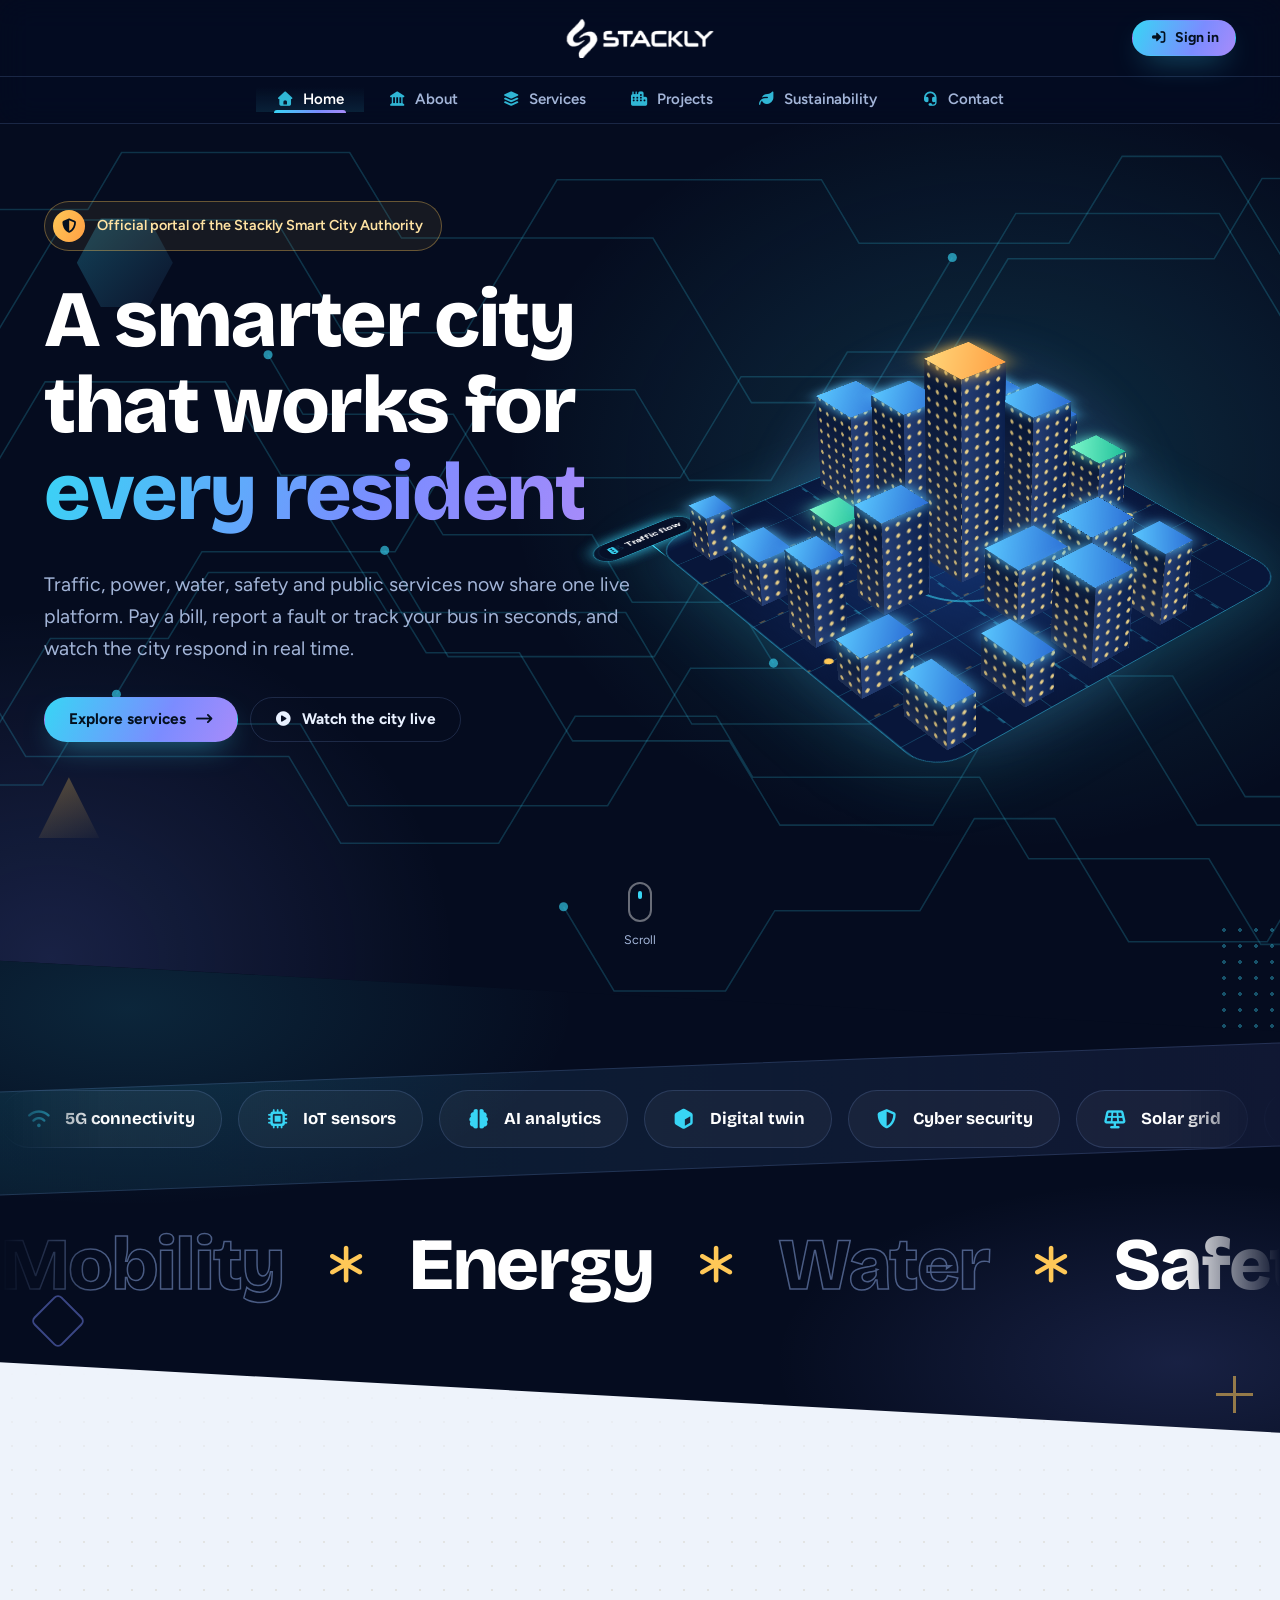
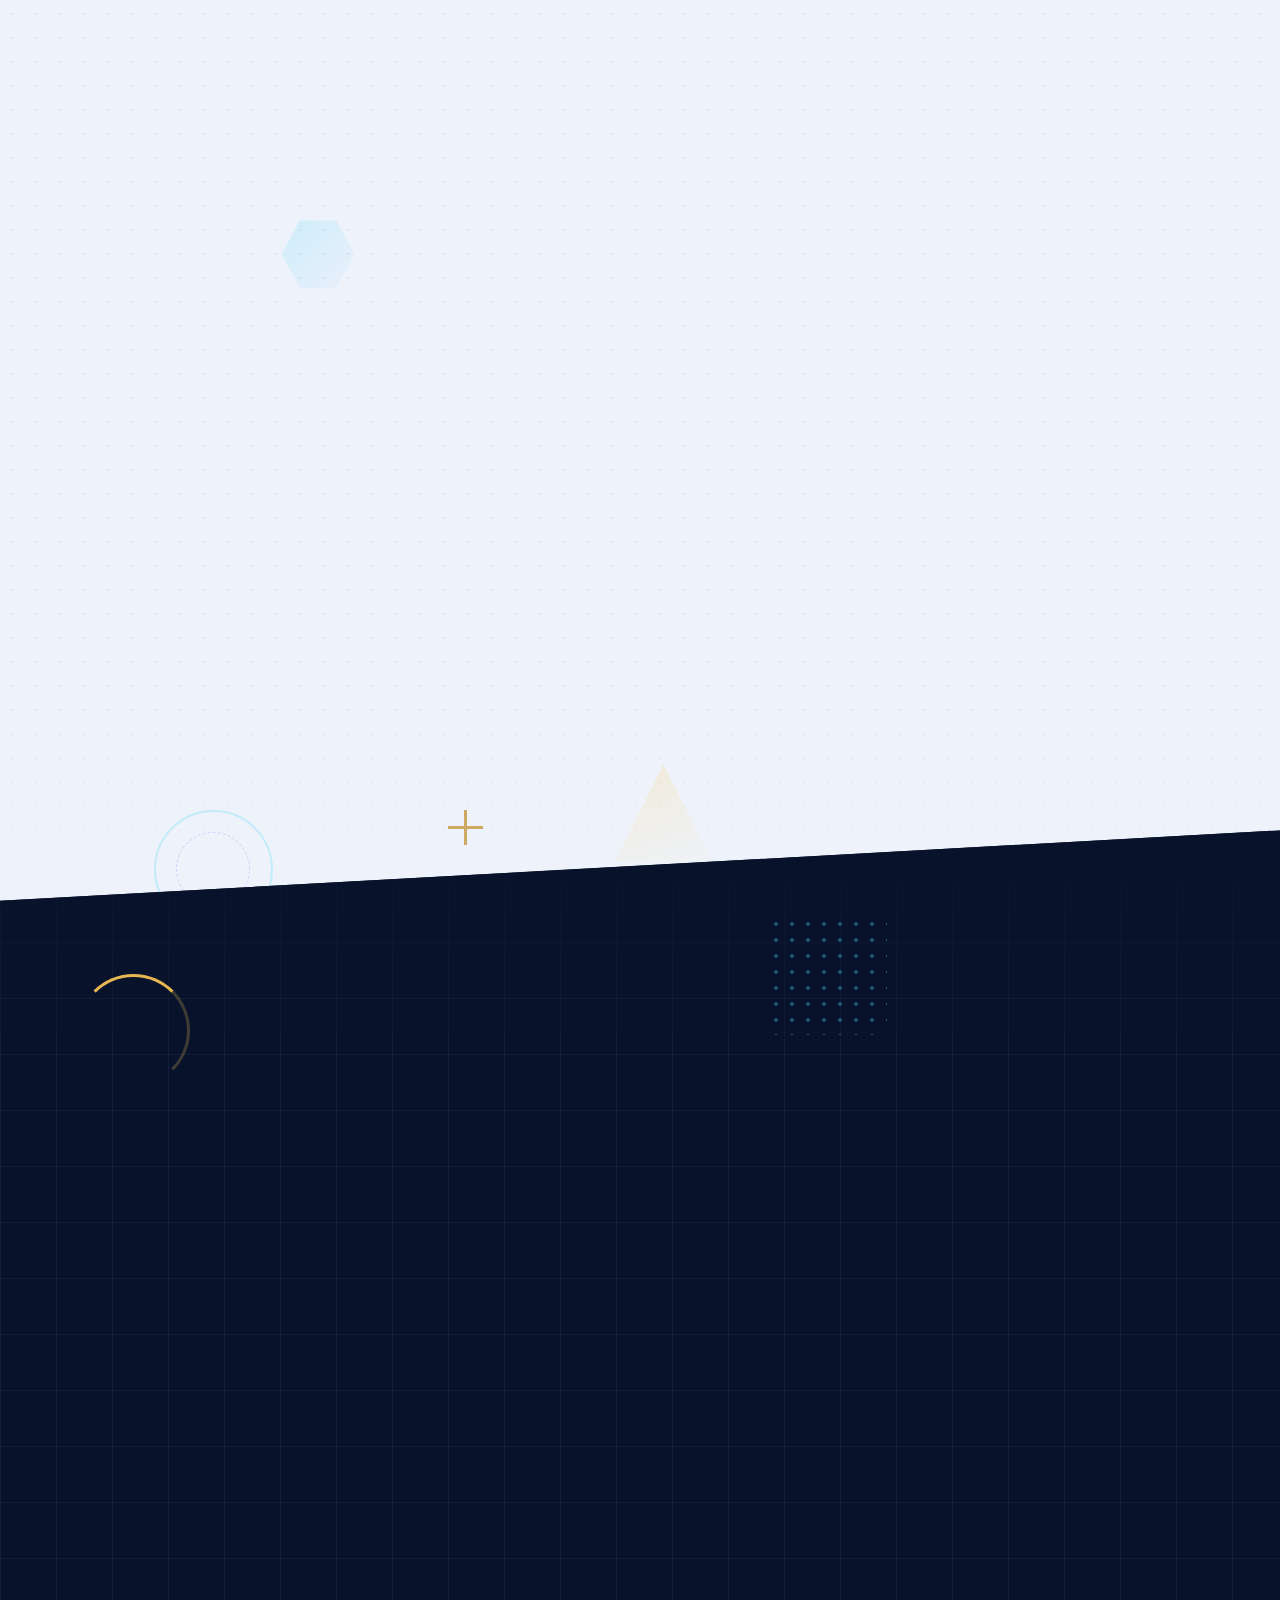
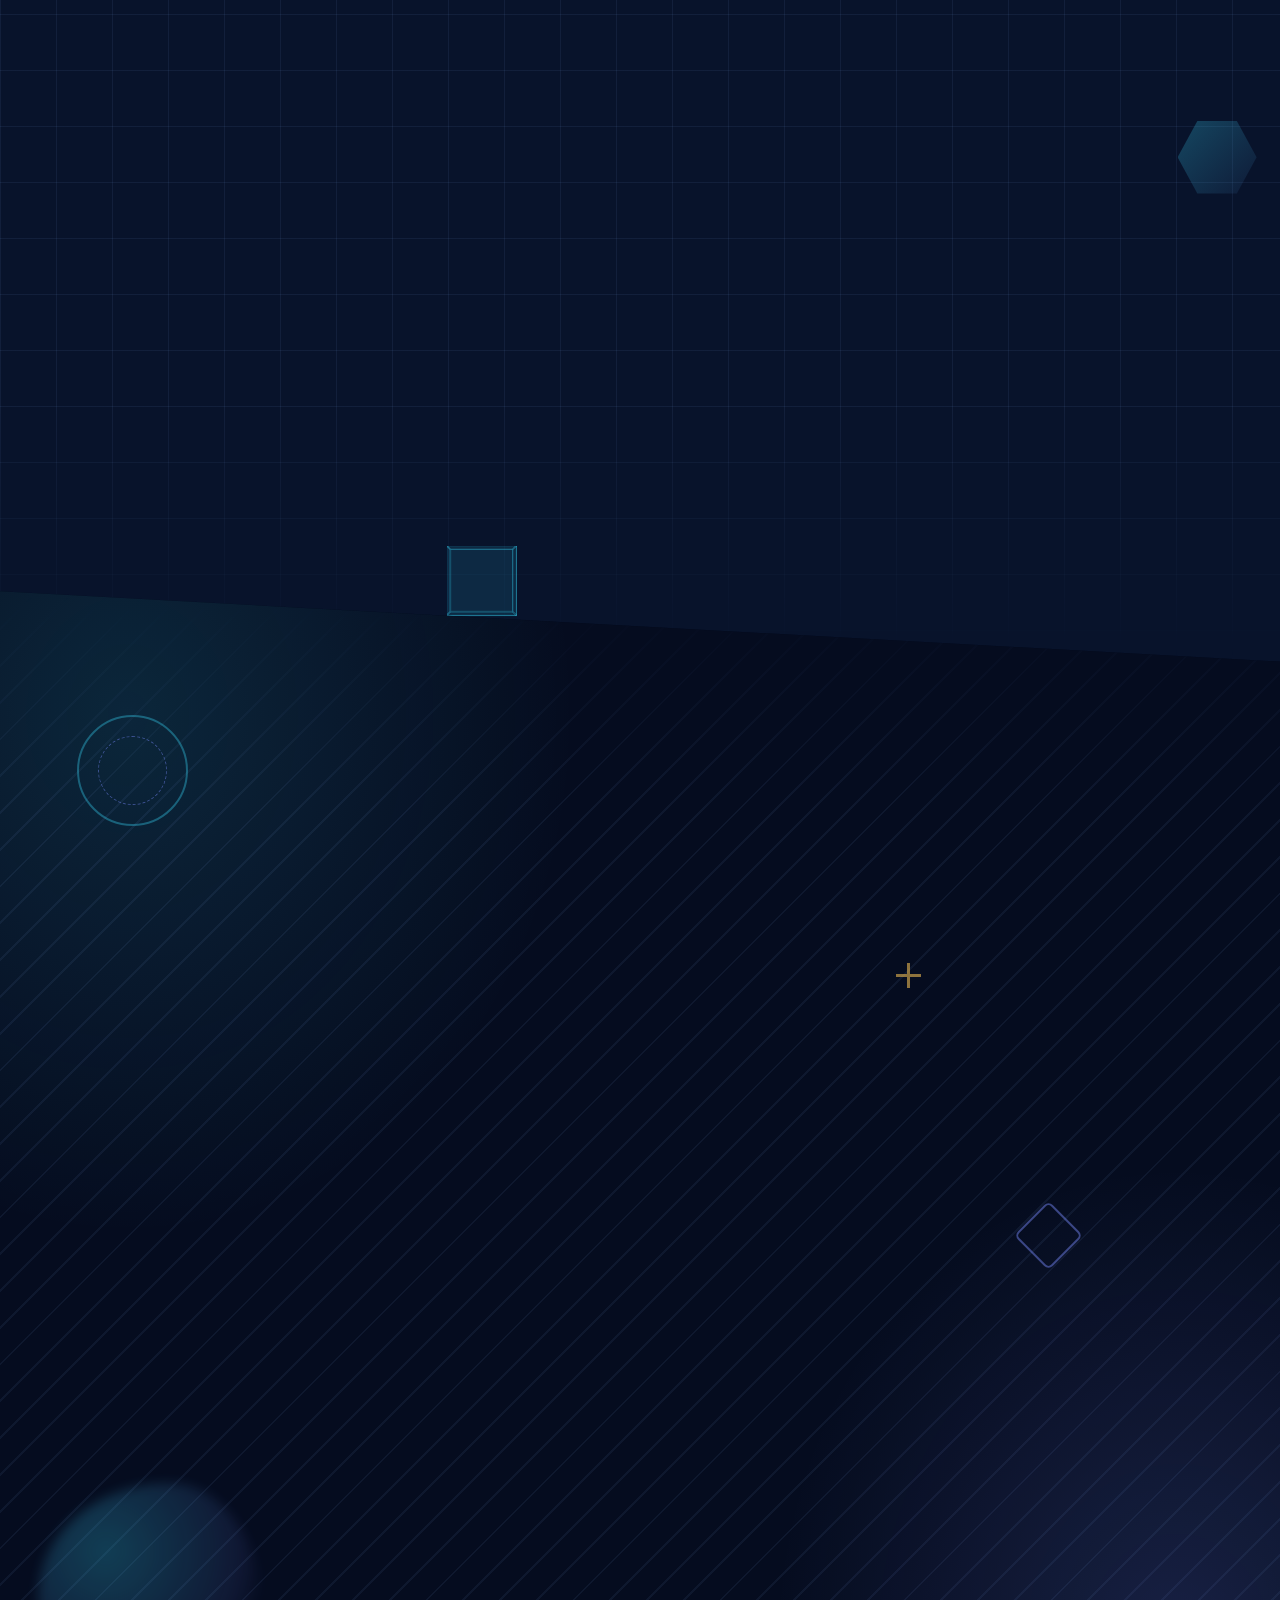
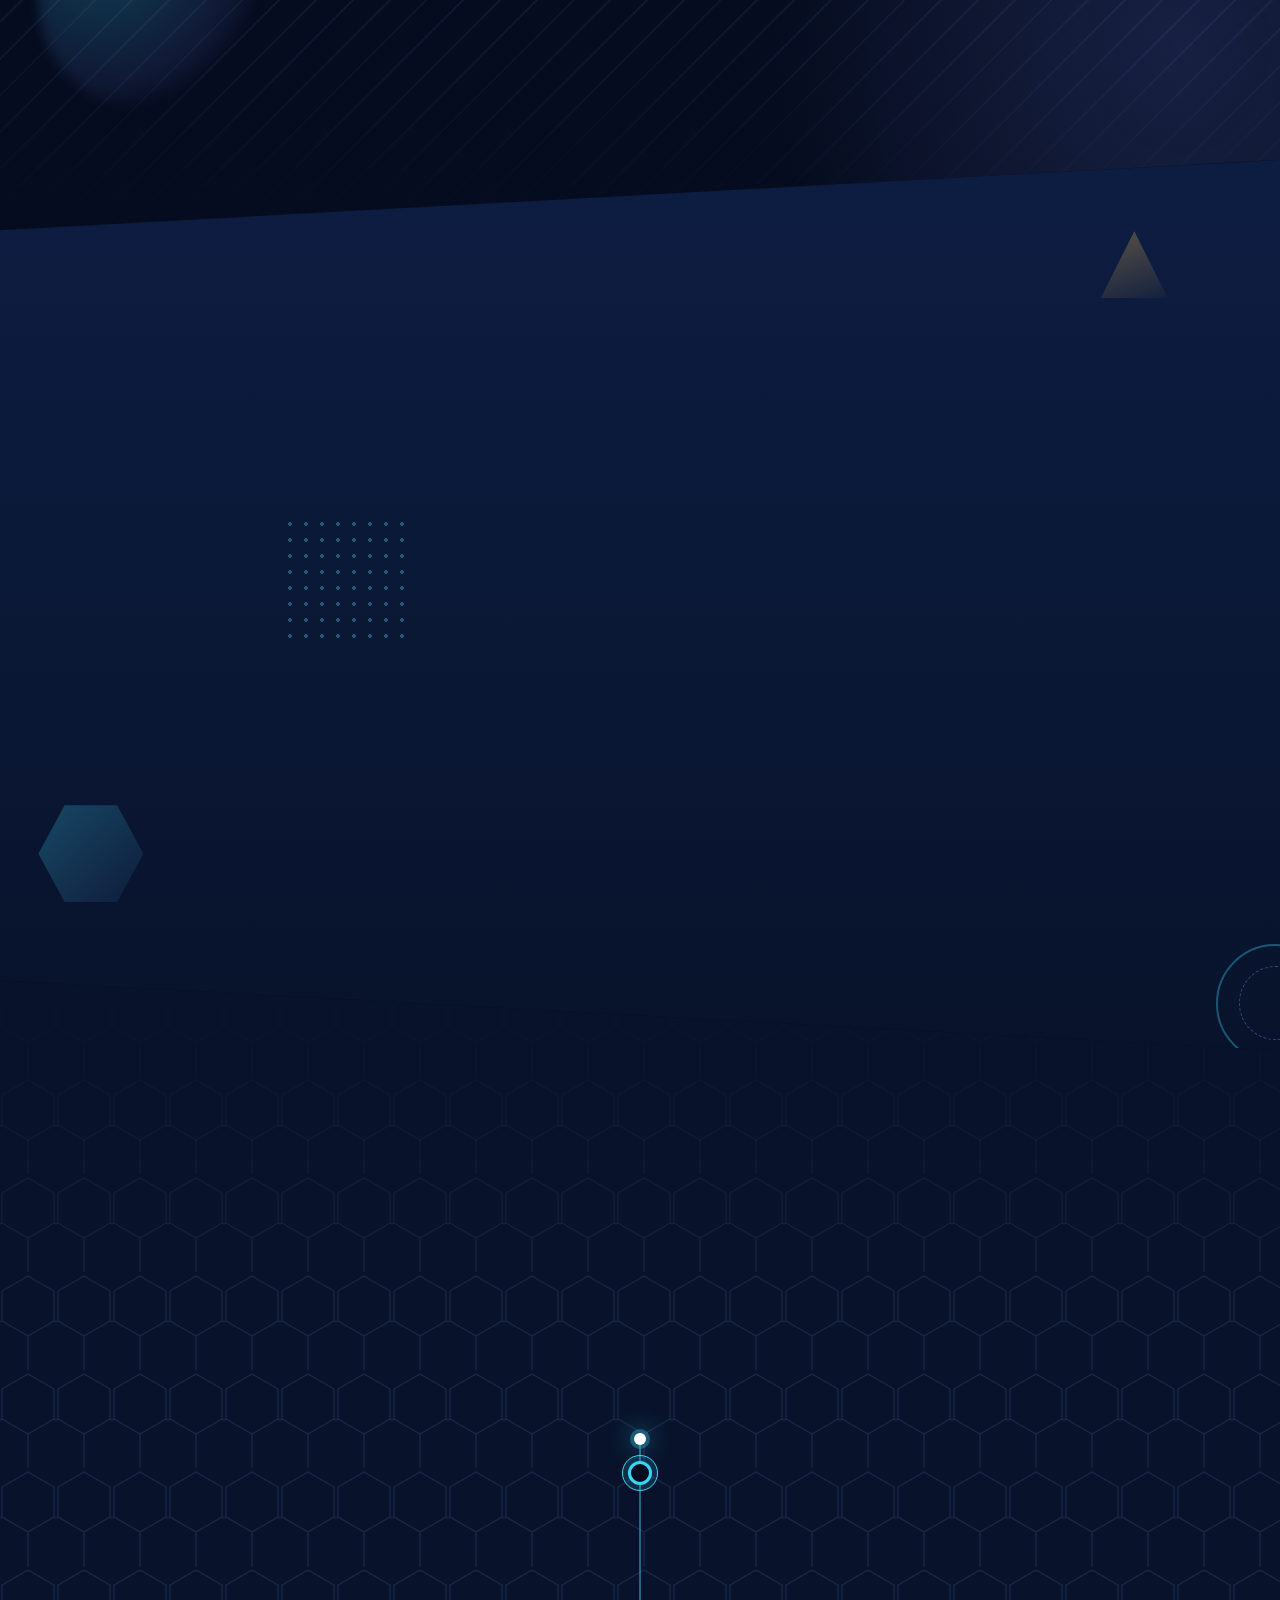
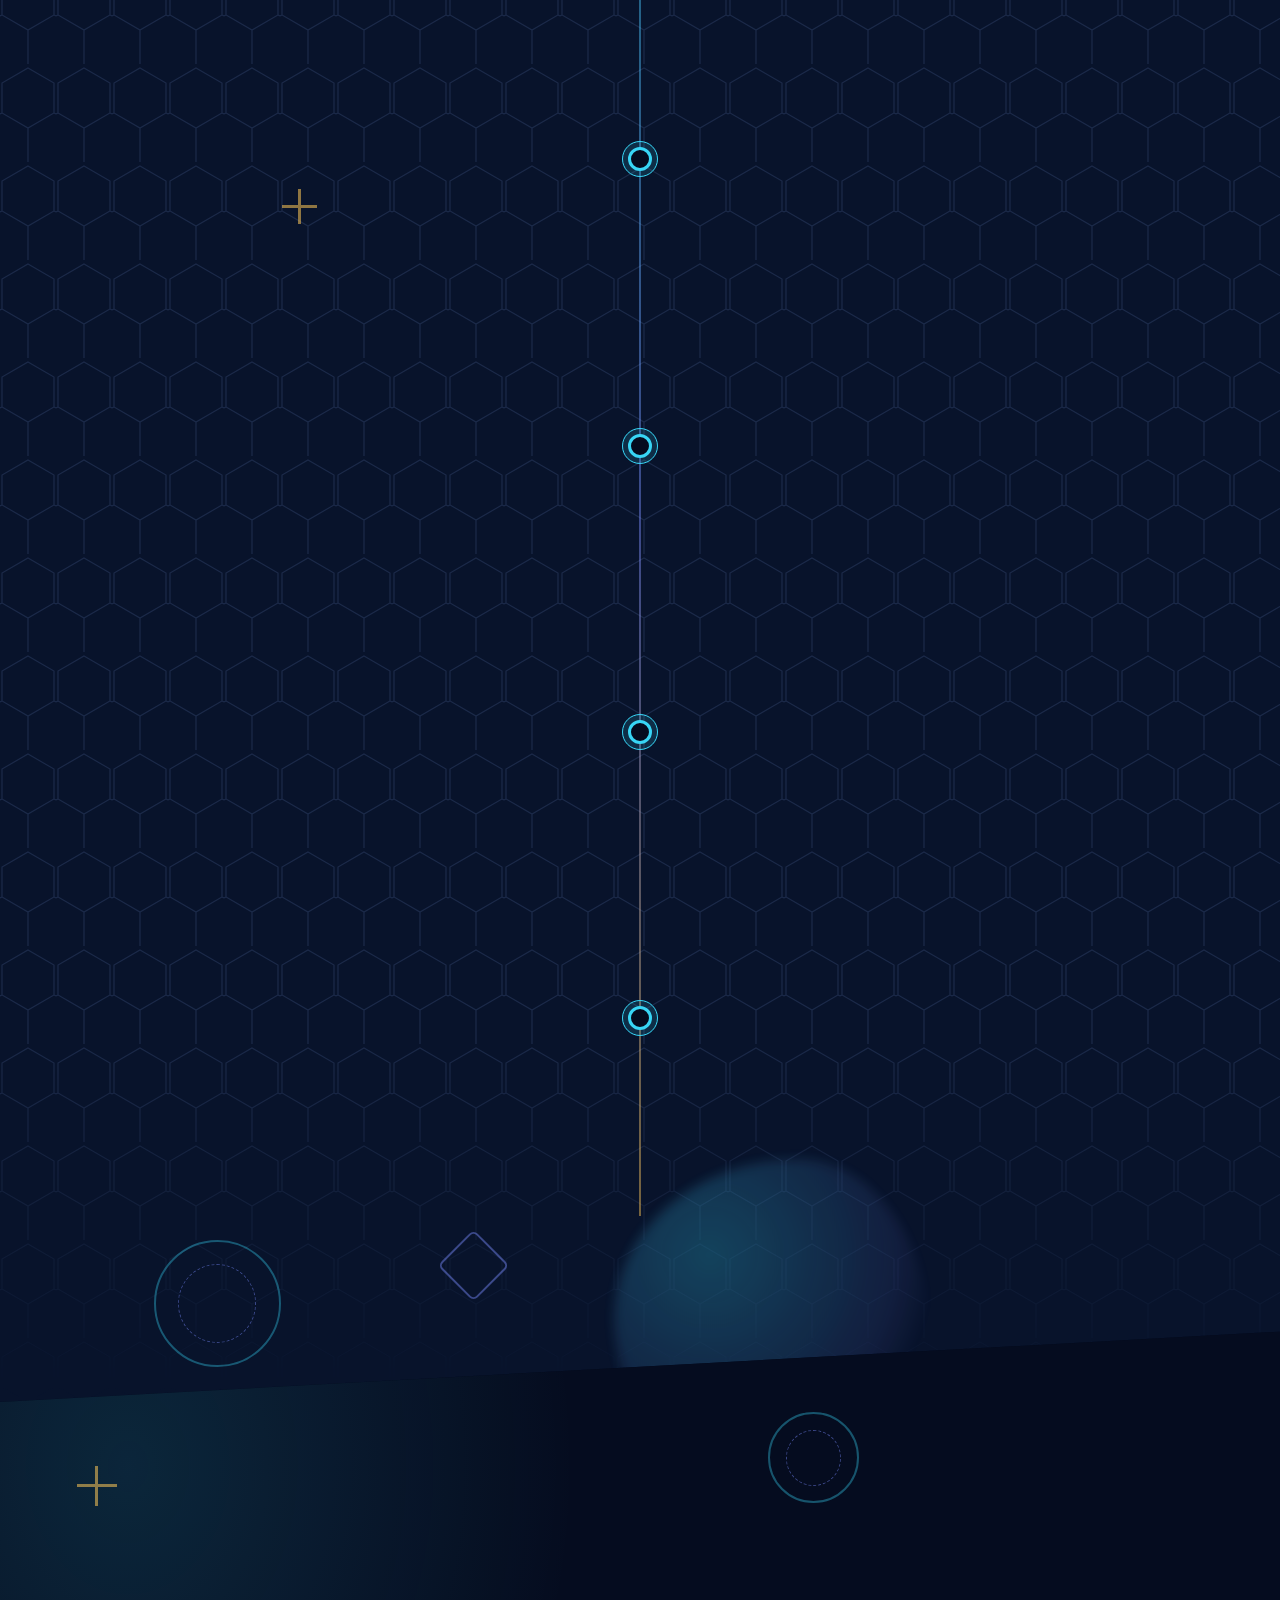
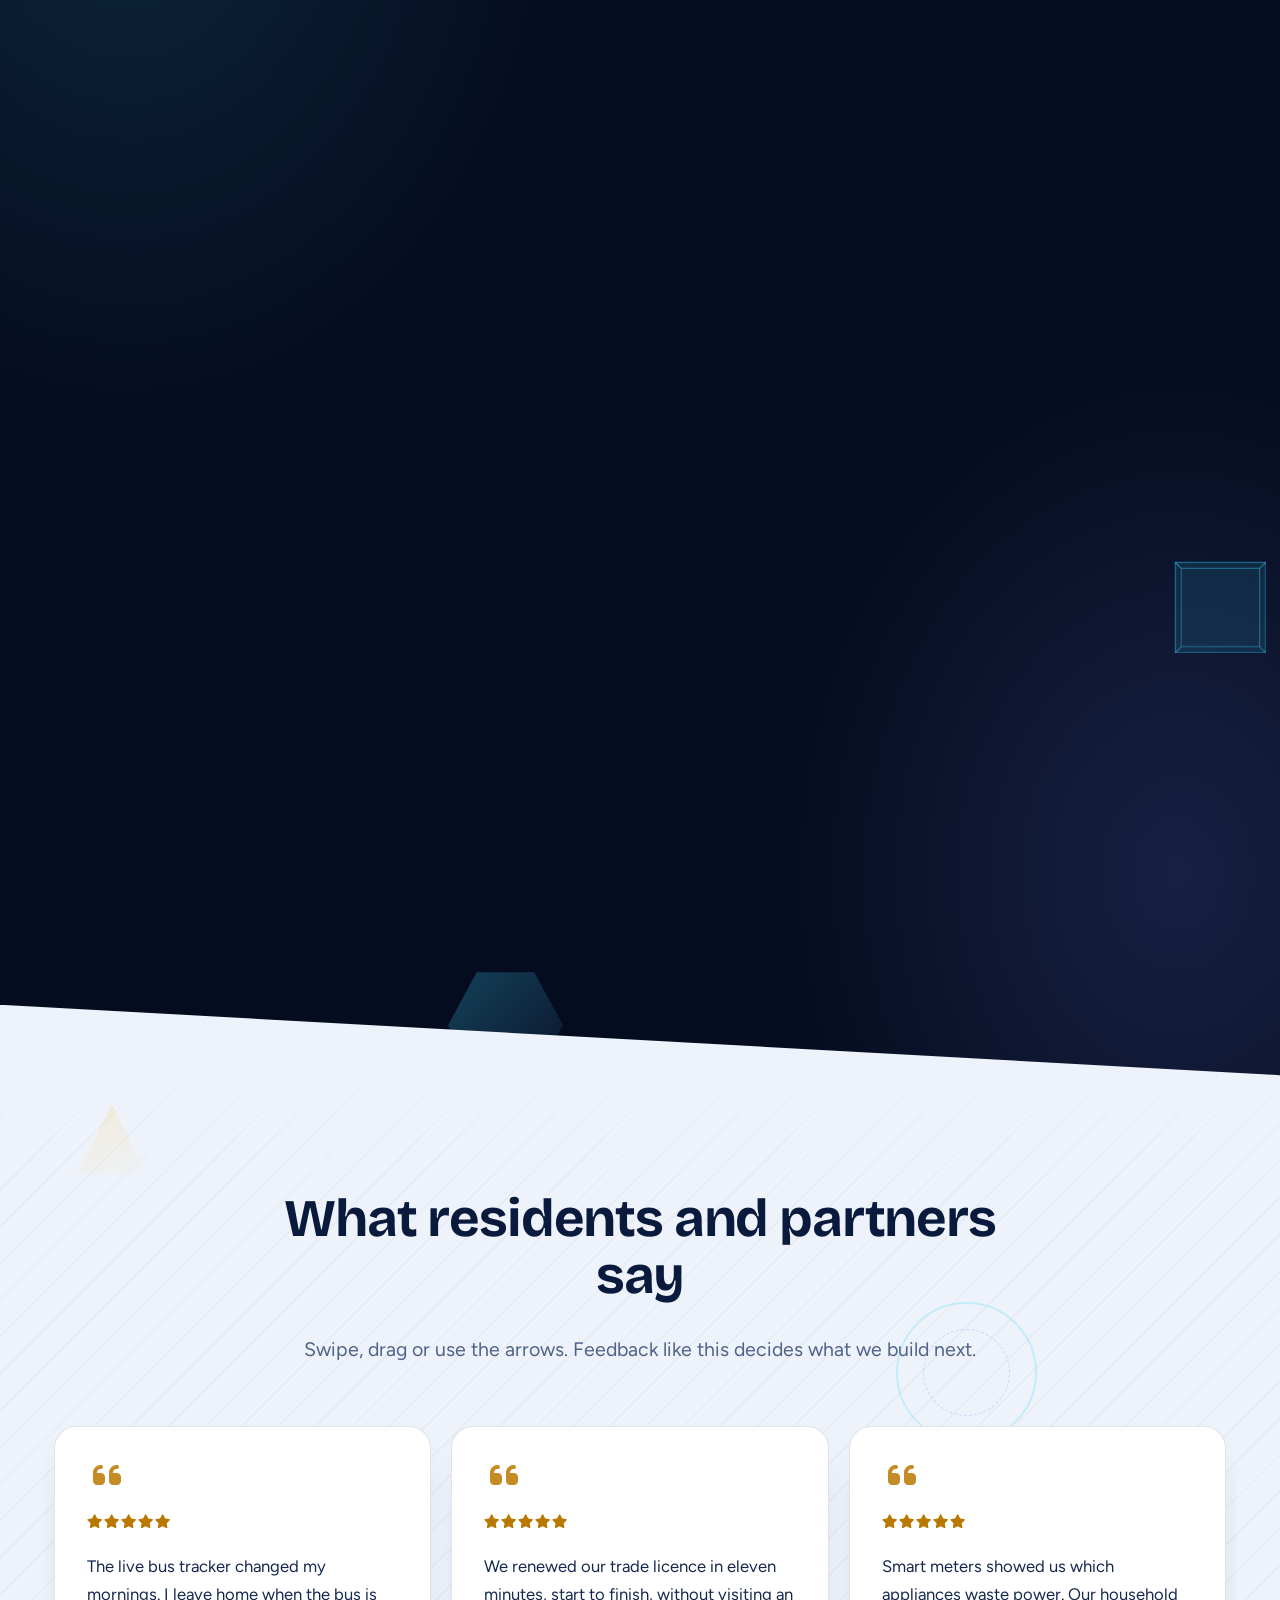
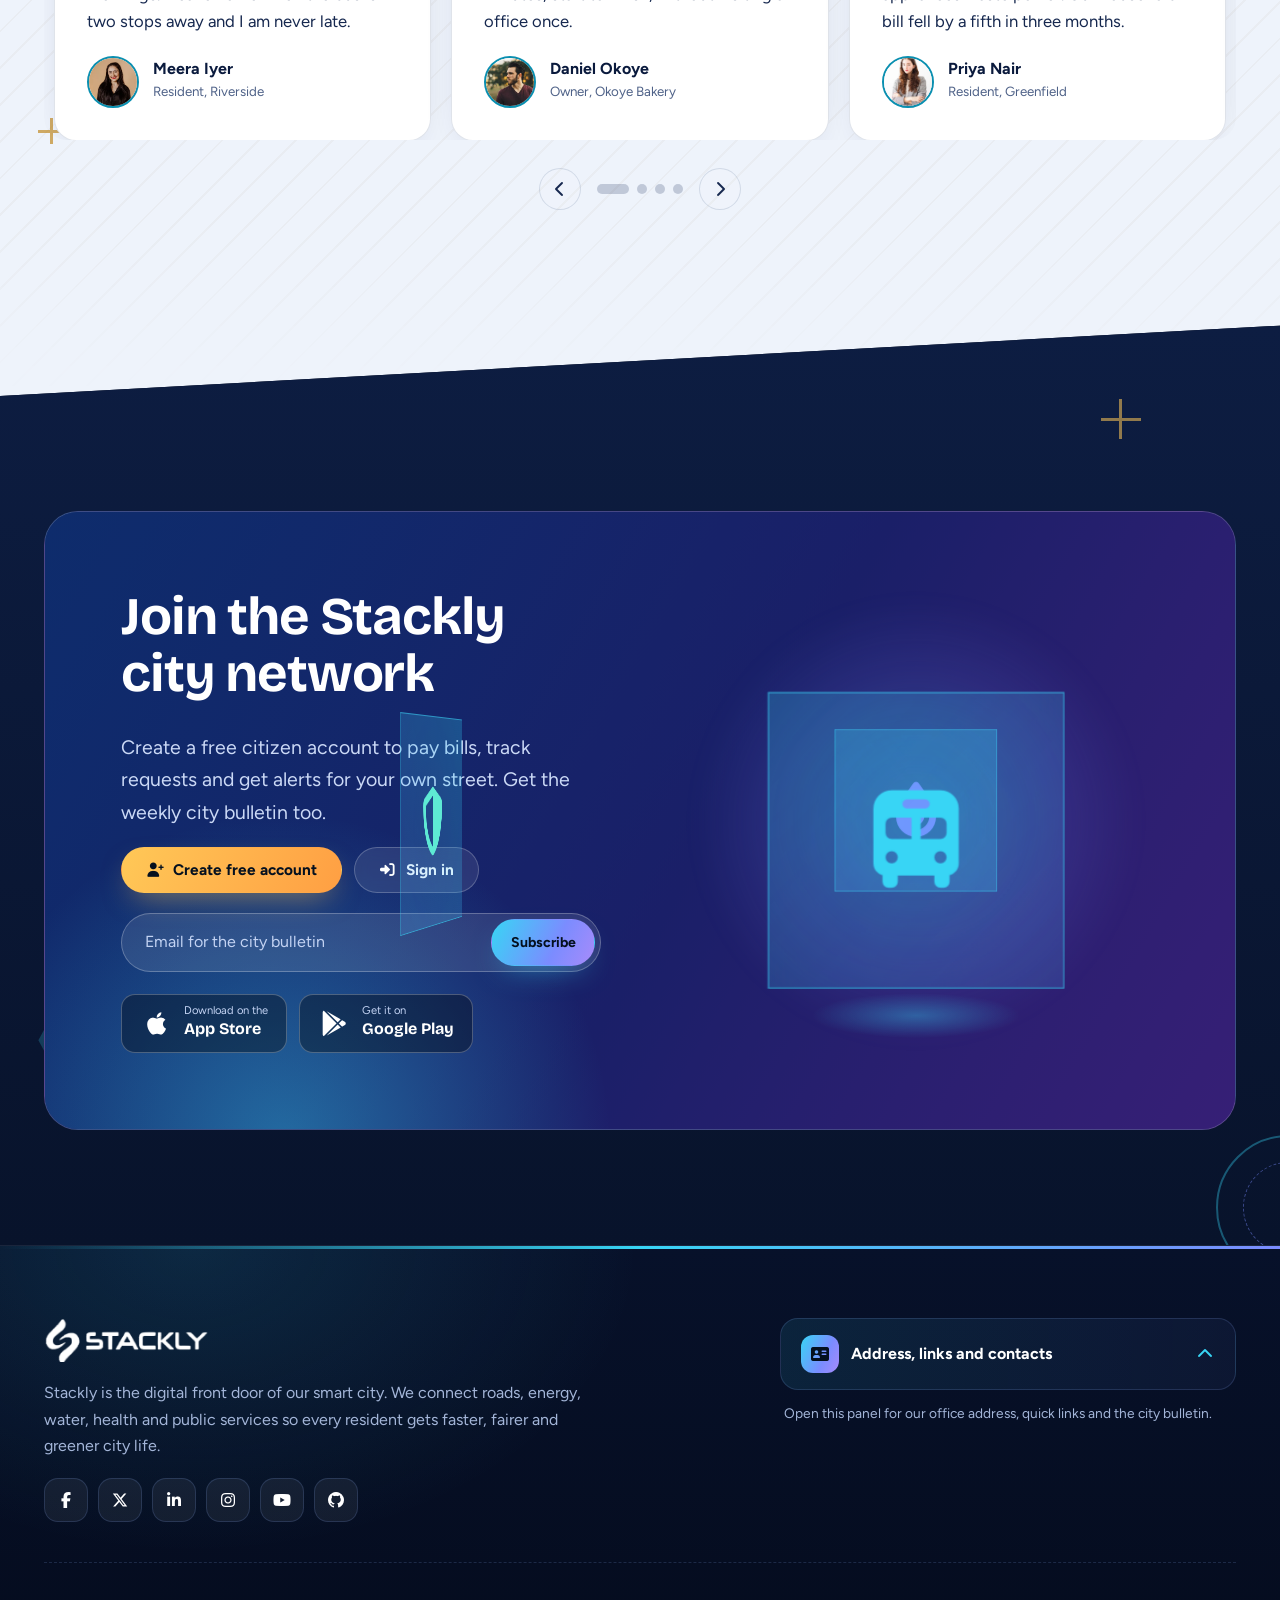
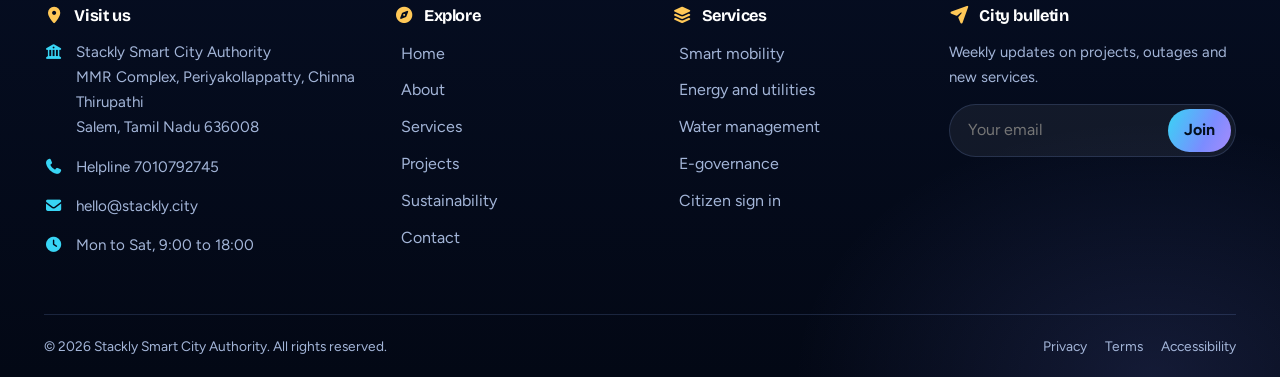
==== index.html @ d592302e "Add files via upload" ====
<!DOCTYPE html>
<html lang="en" data-page="index">
<head>
<meta charset="utf-8">
<meta name="viewport" content="width=device-width, initial-scale=1, viewport-fit=cover">
<title>Stackly | Smart City Governance Portal</title>
<meta name="description" content="Stackly is the official smart city portal: connected mobility, energy, water, safety, health and digital public services for every resident.">
<meta name="theme-color" content="#050c1f">
<link rel="icon" type="image/svg+xml" href="assets/img/favicon.svg">
<link rel="stylesheet" href="assets/vendor/fontawesome/css/all.min.css">
<link rel="stylesheet" href="assets/css/style.css">
<script src="assets/js/boot.js"></script>
</head>
<body data-page="index">
<div id="loader" class="loader" aria-hidden="true"></div>

<main id="main">

<!-- 1. HERO -->
<section class="sec hero" id="hero" data-shapes="hex,ring,plus,tri,dots" data-circuit>
  <div class="wrap hero-grid">
    <div>
      <div class="seal" data-anim="down"><i class="fa-solid fa-shield-halved"></i>Official portal of the Stackly Smart City Authority</div>
      <h1 data-anim="up" data-d="80"><span class="ln">A smarter city</span><span class="ln">that works for <span class="grad">every resident</span></span></h1>
      <p class="lead" data-anim="up" data-d="180">Traffic, power, water, safety and public services now share one live platform. Pay a bill, report a fault or track your bus in seconds, and watch the city respond in real time.</p>
      <div class="btn-row" data-anim="up" data-d="280">
        <a class="btn" href="services.html">Explore services <i class="fa-solid fa-arrow-right-long go"></i></a>
        <a class="btn btn-ghost" href="404.html"><i class="fa-solid fa-circle-play"></i>Watch the city live</a>
      </div>
      <div class="hero-stats" data-anim="up" data-d="380">
        <div class="stat"><b data-count="2.4" data-dec="1" data-suffix="M">0</b><span>Residents served</span></div>
        <div class="stat"><b data-count="98.6" data-dec="1" data-suffix="%">0</b><span>Service uptime</span></div>
        <div class="stat"><b data-count="12480">0</b><span>Sensors online</span></div>
      </div>
    </div>
    <div class="hero-scene" data-anim="zoom" data-d="200"><div data-city data-seed="7"></div></div>
  </div>
  <div class="scroll-cue" aria-hidden="true"><b></b><span>Scroll</span></div>
</section>

<!-- 2. MARQUEE BAND -->
<section class="sec sec-slim mesh cut-tr cut-br" id="partners" aria-label="Technology stack" data-shapes="diamond,plus">
  <div class="skew-band">
    <div class="marq" style="--dur:46s;--gap:16px"><div class="marq-track">
      <span class="m-chip"><i class="fa-solid fa-wifi"></i>5G connectivity</span>
      <span class="m-chip"><i class="fa-solid fa-microchip"></i>IoT sensors</span>
      <span class="m-chip"><i class="fa-solid fa-brain"></i>AI analytics</span>
      <span class="m-chip"><i class="fa-solid fa-cube"></i>Digital twin</span>
      <span class="m-chip"><i class="fa-solid fa-shield-halved"></i>Cyber security</span>
      <span class="m-chip"><i class="fa-solid fa-solar-panel"></i>Solar grid</span>
      <span class="m-chip"><i class="fa-solid fa-bus"></i>Smart transit</span>
      <span class="m-chip"><i class="fa-solid fa-droplet"></i>Water networks</span>
      <span class="m-chip"><i class="fa-solid fa-satellite-dish"></i>Earth observation</span>
      <span class="m-chip"><i class="fa-solid fa-database"></i>Open data</span>
    </div></div>
  </div>
  <div class="marq rev" style="--dur:60s;--gap:40px;margin-top:34px"><div class="marq-track">
    <span class="m-big">Mobility <i class="fa-solid fa-asterisk"></i></span>
    <span class="m-big fill">Energy <i class="fa-solid fa-asterisk"></i></span>
    <span class="m-big">Water <i class="fa-solid fa-asterisk"></i></span>
    <span class="m-big fill">Safety <i class="fa-solid fa-asterisk"></i></span>
    <span class="m-big">Health <i class="fa-solid fa-asterisk"></i></span>
    <span class="m-big fill">Governance <i class="fa-solid fa-asterisk"></i></span>
  </div></div>
</section>

<!-- 3. VISION -->
<section class="sec light cut-tr cut-b pat-dots" id="vision" data-shapes="hex,ring,tri,plus">
  <div class="wrap split">
    <div class="split-media" data-anim="left">
      <div class="media fr-cut ar-1"><img class="zoom" src="assets/smart_vision.webp" alt="Illustration of the Stackly skyline at night with connected data points" width="1200" height="800" loading="lazy"></div>
      <div class="badge-float bf-1"><i class="fa-solid fa-tower-broadcast"></i><div><b>24/7</b><small>City command centre</small></div></div>
      <div class="badge-float bf-2"><i class="fa-solid fa-leaf"></i><div><b>-31%</b><small>Carbon per resident</small></div></div>
    </div>
    <div data-anim="right">
      <h2>Built on open data and <span class="hl">accountable</span> decisions</h2>
      <p class="lead">Stackly turns the signals a city produces every second into clear actions. Every dataset is published, every service has a public target, and every resident can see how their city performs.</p>
      <ul class="check-list">
        <li><i class="fa-solid fa-eye"></i><span><b>Transparent by default</b>Live service dashboards and open datasets for citizens, press and researchers.</span></li>
        <li><i class="fa-solid fa-user-lock"></i><span><b>Privacy first</b>Personal data stays encrypted and is never sold. Sensors measure flows, not faces.</span></li>
        <li><i class="fa-solid fa-hands-holding-circle"></i><span><b>Designed with residents</b>Neighbourhood panels shape every new service before it launches.</span></li>
      </ul>
      <div class="grid g2" style="gap:24px 32px" data-stagger="up">
        <div class="stat"><b data-count="42">0</b><span>Districts connected</span></div>
        <div class="stat"><b data-count="1280" data-suffix=" km">0</b><span>Fibre network</span></div>
        <div class="stat"><b data-count="96" data-suffix="%">0</b><span>Citizen satisfaction</span></div>
        <div class="stat"><b data-count="4.3" data-dec="1" data-suffix=" min">0</b><span>Emergency response</span></div>
      </div>
    </div>
  </div>
</section>

<!-- 4. SERVICES (hover spotlight) -->
<section class="sec bg2 cut-t cut-br pat-grid" id="services" data-shapes="cube,hex,dots,arc">
  <div class="wrap">
    <div class="sec-head center" data-anim="up">
      <h2>Six services, one connected platform</h2>
      <p class="lead">Move the pointer across the cards. Each service plugs into the same city data layer, so an update in one place improves all of them.</p>
    </div>
    <div class="grid g3 spot-grid" data-stagger="lr" data-step="110">
      <article class="card lift spot svc-card"><div class="icon-box"><i class="fa-solid fa-bus"></i></div><h3>Smart mobility</h3><p>Adaptive signals, live bus and metro tracking and one ticket for every mode.</p><ul><li><i class="fa-solid fa-circle"></i>Live arrivals</li><li><i class="fa-solid fa-circle"></i>Smart parking</li><li><i class="fa-solid fa-circle"></i>Bike and EV sharing</li></ul><a class="more" href="services.html#mobility">Explore mobility <i class="fa-solid fa-chevron-right"></i></a></article>
      <article class="card lift spot svc-card"><div class="icon-box ic-gold"><i class="fa-solid fa-bolt"></i></div><h3>Energy and utilities</h3><p>Smart meters, rooftop solar and a grid that balances itself during peak hours.</p><ul><li><i class="fa-solid fa-circle"></i>Usage insights</li><li><i class="fa-solid fa-circle"></i>Outage alerts</li><li><i class="fa-solid fa-circle"></i>Solar net metering</li></ul><a class="more" href="services.html#energy">Explore energy <i class="fa-solid fa-chevron-right"></i></a></article>
      <article class="card lift spot svc-card"><div class="icon-box ic-mint"><i class="fa-solid fa-droplet"></i></div><h3>Water management</h3><p>Leak detection, quality monitoring and fair, metered supply to every home.</p><ul><li><i class="fa-solid fa-circle"></i>Leak detection</li><li><i class="fa-solid fa-circle"></i>Quality reports</li><li><i class="fa-solid fa-circle"></i>Tanker booking</li></ul><a class="more" href="services.html#water">Explore water <i class="fa-solid fa-chevron-right"></i></a></article>
      <article class="card lift spot svc-card"><div class="icon-box ic-ind"><i class="fa-solid fa-shield-halved"></i></div><h3>Public safety</h3><p>Connected emergency dispatch, street lighting and privacy-safe monitoring.</p><ul><li><i class="fa-solid fa-circle"></i>One-touch SOS</li><li><i class="fa-solid fa-circle"></i>Smart street lights</li><li><i class="fa-solid fa-circle"></i>Disaster alerts</li></ul><a class="more" href="services.html#safety">Explore safety <i class="fa-solid fa-chevron-right"></i></a></article>
      <article class="card lift spot svc-card"><div class="icon-box ic-red"><i class="fa-solid fa-heart-pulse"></i></div><h3>Digital health</h3><p>Book clinics, get records on your phone and reach a doctor without the queue.</p><ul><li><i class="fa-solid fa-circle"></i>Tele-consultation</li><li><i class="fa-solid fa-circle"></i>Health card</li><li><i class="fa-solid fa-circle"></i>Vaccine reminders</li></ul><a class="more" href="services.html#health">Explore health <i class="fa-solid fa-chevron-right"></i></a></article>
      <article class="card lift spot svc-card"><div class="icon-box ic-gold"><i class="fa-solid fa-file-signature"></i></div><h3>E-governance</h3><p>Certificates, licences and taxes online, with status you can track end to end.</p><ul><li><i class="fa-solid fa-circle"></i>Single sign-in</li><li><i class="fa-solid fa-circle"></i>Paperless approvals</li><li><i class="fa-solid fa-circle"></i>Grievance tracking</li></ul><a class="more" href="services.html#governance">Explore governance <i class="fa-solid fa-chevron-right"></i></a></article>
    </div>
  </div>
</section>

<!-- 5. LIVE CITY DASHBOARD -->
<section class="sec mesh cut-tr cut-b pat-diag" id="live" data-shapes="ring,plus,diamond,blob">
  <div class="wrap">
    <div class="sec-head" data-anim="up">
      <span class="tag is-live"><i class="fa-solid fa-circle"></i>Live city data</span>
      <h2>The city at this very moment</h2>
      <p class="lead">Figures below refresh every few seconds from the city operations centre. They are a sample feed for this demonstration.</p>
    </div>
    <div class="live">
      <div class="card kpi c3" data-anim="up"><div class="top"><span>Traffic flow</span><i class="fa-solid fa-car-side"></i></div><b data-live="traffic" data-fmt="%">89%</b><span class="delta"><i class="fa-solid fa-arrow-trend-up"></i>6.2% better than last week</span><div data-spark="42,48,44,52,58,55,63,70,68,76,82,89" data-color="#38d5f5"></div></div>
      <div class="card kpi c3" data-anim="up" data-d="100"><div class="top"><span>Grid load</span><i class="fa-solid fa-bolt"></i></div><b data-live="grid" data-fmt=" MW">642 MW</b><span class="delta"><i class="fa-solid fa-arrow-trend-up"></i>38% from solar</span><div data-spark="520,540,510,580,600,570,620,610,650,630,660,642" data-color="#ffc857"></div></div>
      <div class="card kpi c3" data-anim="up" data-d="200"><div class="top"><span>Air quality index</span><i class="fa-solid fa-wind"></i></div><b data-live="aqi" data-fmt=" AQI">42 AQI</b><span class="delta"><i class="fa-solid fa-circle-check"></i>Good across 39 districts</span><div data-spark="58,55,52,49,53,50,47,45,46,44,43,42" data-color="#5eead4"></div></div>
      <div class="card kpi c3" data-anim="up" data-d="300"><div class="top"><span>Water supply</span><i class="fa-solid fa-droplet"></i></div><b data-live="water" data-fmt=" ML">318 ML</b><span class="delta dn"><i class="fa-solid fa-arrow-trend-down"></i>2 leaks being repaired</span><div data-spark="300,305,312,308,320,322,315,318,324,320,316,318" data-color="#7b8cff"></div></div>
      <div class="card c8" data-anim="left">
        <div class="panel-h"><h3>Grid demand and solar supply, last 24 hours</h3><div class="legend"><span><i style="--c:#38d5f5"></i>Demand</span><span><i style="--c:#ffc857"></i>Solar</span></div></div>
        <div class="chart" id="gridChart"></div>
      </div>
      <div class="card c4" data-anim="right">
        <div class="panel-h"><h3>How residents travel</h3></div>
        <div class="donut-wrap"><div id="modeDonut"></div>
          <div class="donut-list"><div><span style="display:flex;gap:10px;align-items:center"><i style="--c:#38d5f5"></i>Metro and bus</span><b>46%</b></div><div><span style="display:flex;gap:10px;align-items:center"><i style="--c:#ffc857"></i>Walk and cycle</span><b>24%</b></div><div><span style="display:flex;gap:10px;align-items:center"><i style="--c:#7b8cff"></i>Electric vehicles</span><b>18%</b></div><div><span style="display:flex;gap:10px;align-items:center"><i style="--c:#5eead4"></i>Other</span><b>12%</b></div></div>
        </div>
      </div>
    </div>
  </div>
</section>

<!-- 6. VIDEO -->
<section class="sec bg3 cut-t cut-br" id="video" data-shapes="hex,ring,tri,dots">
  <div class="wrap split">
    <div class="vid cut" data-anim="left">
      <img src="assets/live_feed.webp" alt="Night view of the connected Stackly city with live data links">
      <div class="vid-live"><b></b>Live feed</div>
      <div class="vid-float" style="left:6%;top:24%"><i class="fa-solid fa-traffic-light"></i><div><b>18% faster</b><small>Downtown commute</small></div></div>
      <div class="vid-float" style="right:5%;bottom:22%;animation-delay:-3s"><i class="fa-solid fa-truck-medical"></i><div><b>4m 18s</b><small>Emergency response</small></div></div>
    </div>
    <div data-anim="right">
      <h2>Watch the city <span class="grad">think</span> in real time</h2>
      <p class="lead">Every glowing arc is a live message between a sensor, a service and a person. Together they cut waiting times and keep the lights on.</p>
      <ul class="check-list">
        <li><i class="fa-solid fa-traffic-light"></i><span><b>Signals that adapt</b>Junctions read queue lengths and change timing within seconds.</span></li>
        <li><i class="fa-solid fa-lightbulb"></i><span><b>Streets that dim and brighten</b>Lighting follows footfall, saving energy without losing safety.</span></li>
        <li><i class="fa-solid fa-bell"></i><span><b>Alerts before problems</b>Predictive models flag failing pumps and transformers early.</span></li>
      </ul>
      <a class="btn" href="projects.html#featured">See the command centre <i class="fa-solid fa-arrow-right-long go"></i></a>
    </div>
  </div>
</section>

<!-- 7. ROADMAP -->
<section class="sec bg2 cut-tr cut-b pat-hex" id="roadmap" data-shapes="plus,ring,blob,diamond">
  <div class="wrap">
    <div class="sec-head center" data-anim="up">
      <h2>Our road to a net-zero smart city</h2>
      <p class="lead">A funded, phase-by-phase plan. Each milestone is published, audited and reported back to residents.</p>
    </div>
    <div class="tl">
      <div class="tl-item"><span class="tl-node"></span><article class="card lift" data-anim="left"><div class="tl-year grad">2026</div><h3>Connected foundation</h3><p>City data platform live, 12,000 sensors online and the citizen sign-in launched.</p><div style="margin-top:14px;display:flex;gap:8px;flex-wrap:wrap"><span class="pill green"><i class="fa-solid fa-circle-check"></i>On track</span><span class="pill">Platform</span></div></article></div>
      <div class="tl-item"><span class="tl-node"></span><article class="card lift" data-anim="right"><div class="tl-year grad">2027</div><h3>Seamless mobility</h3><p>Unified ticketing across bus, metro and bikes, with adaptive signals on every arterial road.</p><div style="margin-top:14px;display:flex;gap:8px;flex-wrap:wrap"><span class="pill gold"><i class="fa-solid fa-spinner"></i>In progress</span><span class="pill">Transport</span></div></article></div>
      <div class="tl-item"><span class="tl-node"></span><article class="card lift" data-anim="left"><div class="tl-year grad">2028</div><h3>Smart energy and water</h3><p>Smart meters in every home, district solar microgrids and continuous leak detection.</p><div style="margin-top:14px;display:flex;gap:8px;flex-wrap:wrap"><span class="pill ind">Planned</span><span class="pill">Utilities</span></div></article></div>
      <div class="tl-item"><span class="tl-node"></span><article class="card lift" data-anim="right"><div class="tl-year grad">2030</div><h3>One citizen account</h3><p>Every city service reachable from a single account, with paperless approvals by default.</p><div style="margin-top:14px;display:flex;gap:8px;flex-wrap:wrap"><span class="pill ind">Planned</span><span class="pill">Governance</span></div></article></div>
      <div class="tl-item"><span class="tl-node"></span><article class="card lift" data-anim="left"><div class="tl-year grad-warm">2035</div><h3>Net-zero city</h3><p>Renewable-powered grid, zero landfill waste and clean air in every district.</p><div style="margin-top:14px;display:flex;gap:8px;flex-wrap:wrap"><span class="pill gold">Target</span><span class="pill green">Sustainability</span></div></article></div>
    </div>
  </div>
</section>

<!-- 8. PROJECTS (vertical marquee) -->
<section class="sec mesh cut-t cut-br" id="projects" data-shapes="hex,cube,ring,plus">
  <div class="wrap">
    <div class="sec-head center" data-anim="up">
      <h2>Projects shaping the skyline</h2>
      <p class="lead">Three columns drift in opposite directions. Hover to pause and read, or open the full portfolio.</p>
    </div>
    <div class="vm" data-anim="zoom">
      <div class="vm-col" style="--dur:44s">
        <a class="proj" href="projects.html#portfolio"><div class="media"><img class="zoom" src="assets/metro_line.webp" alt="Illustrated smart transit corridor" width="800" height="500" loading="lazy"><span class="pill">Mobility</span></div><div class="body"><h3>Metro Line 3 corridor</h3><p>Driverless trains and signal priority linking 14 stations.</p><div class="prog"><i style="--v:72%"></i></div><div class="prog-meta"><span>Progress</span><span>72%</span></div></div></a>
        <a class="proj" href="projects.html#portfolio"><div class="media"><img class="zoom" src="assets/digital_health_hub.webp" alt="Illustrated digital health hub" width="800" height="500" loading="lazy"><span class="pill">Health</span></div><div class="body"><h3>Digital Health Hub</h3><p>Shared records and tele-care across 60 neighbourhood clinics.</p><div class="prog"><i style="--v:58%"></i></div><div class="prog-meta"><span>Progress</span><span>58%</span></div></div></a>
        <a class="proj" href="projects.html#portfolio"><div class="media"><img class="zoom" src="assets/citizen_service_portal.webp" alt="Illustrated civic building with network links" width="800" height="500" loading="lazy"><span class="pill">Governance</span></div><div class="body"><h3>Citizen Service Portal</h3><p>One account for permits, taxes, certificates and grievances.</p><div class="prog"><i style="--v:91%"></i></div><div class="prog-meta"><span>Progress</span><span>91%</span></div></div></a>
      </div>
      <div class="vm-col rev" style="--dur:52s">
        <a class="proj" href="projects.html#portfolio"><div class="media"><img class="zoom" src="assets/solar_energy.webp" alt="Illustrated solar farm and wind turbines" width="800" height="500" loading="lazy"><span class="pill gold">Energy</span></div><div class="body"><h3>District Solar Microgrids</h3><p>Rooftop and community solar with battery storage for 30 districts.</p><div class="prog"><i style="--v:64%"></i></div><div class="prog-meta"><span>Progress</span><span>64%</span></div></div></a>
        <a class="proj" href="projects.html#portfolio"><div class="media"><img class="zoom" src="assets/safe_streets_netwrk.webp" alt="Illustrated shield with radar pulses" width="800" height="500" loading="lazy"><span class="pill ind">Safety</span></div><div class="body"><h3>Safe Streets Network</h3><p>Adaptive lighting, SOS points and coordinated emergency dispatch.</p><div class="prog"><i style="--v:80%"></i></div><div class="prog-meta"><span>Progress</span><span>80%</span></div></div></a>
        <a class="proj" href="projects.html#portfolio"><div class="media"><img class="zoom" src="assets/urban_forest_belt.webp" alt="Illustrated green leaf over a city" width="800" height="500" loading="lazy"><span class="pill green">Green</span></div><div class="body"><h3>Urban Forest Belt</h3><p>Two million trees and cool corridors that cut summer heat.</p><div class="prog"><i style="--v:47%"></i></div><div class="prog-meta"><span>Progress</span><span>47%</span></div></div></a>
      </div>
      <div class="vm-col" style="--dur:48s">
        <a class="proj" href="projects.html#portfolio"><div class="media"><img class="zoom" src="assets/smart_water_pipelines.webp" alt="Illustrated water droplet over waves" width="800" height="500" loading="lazy"><span class="pill">Water</span></div><div class="body"><h3>Smart Water Grid</h3><p>Acoustic leak sensors and pressure control across 3,000 km of pipes.</p><div class="prog"><i style="--v:69%"></i></div><div class="prog-meta"><span>Progress</span><span>69%</span></div></div></a>
        <a class="proj" href="projects.html#portfolio"><div class="media"><img class="zoom" src="assets/digital_city.webp" alt="Illustrated city skyline" width="1200" height="800" loading="lazy"><span class="pill">Platform</span></div><div class="body"><h3>City Digital Twin</h3><p>A living 3D model used to test traffic, floods and new buildings.</p><div class="prog"><i style="--v:85%"></i></div><div class="prog-meta"><span>Progress</span><span>85%</span></div></div></a>
        <a class="proj" href="projects.html#portfolio"><div class="media"><img class="zoom" src="assets/adaptive_signals.webp" alt="Illustrated adaptive traffic signals" width="800" height="500" loading="lazy"><span class="pill">Mobility</span></div><div class="body"><h3>Adaptive Signals</h3><p>Junction AI that cuts average waiting time at red lights.</p><div class="prog"><i style="--v:76%"></i></div><div class="prog-meta"><span>Progress</span><span>76%</span></div></div></a>
      </div>
    </div>
    <div class="center" style="margin-top:36px" data-anim="up"><a class="btn btn-ghost" href="projects.html">Open full portfolio <i class="fa-solid fa-arrow-right-long go"></i></a></div>
  </div>
</section>

<!-- 9. VOICES -->
<section class="sec light cut-tr cut-b pat-diag" id="voices" data-shapes="tri,ring,hex,plus">
  <div class="wrap">
    <div class="sec-head center" data-anim="up">
      <h2>What residents and partners say</h2>
      <p class="lead">Swipe, drag or use the arrows. Feedback like this decides what we build next.</p>
    </div>
    <div class="slider" data-slider data-anim="up">
      <div class="slides-view"><div class="slides">
        <div class="slide"><article class="card quote"><i class="fa-solid fa-quote-left qi"></i><div class="stars" aria-label="5 out of 5"><i class="fa-solid fa-star"></i><i class="fa-solid fa-star"></i><i class="fa-solid fa-star"></i><i class="fa-solid fa-star"></i><i class="fa-solid fa-star"></i></div><p>The live bus tracker changed my mornings. I leave home when the bus is two stops away and I am never late.</p><div class="who"><img src="assets/Aisha.webp" alt="Portrait of Meera Iyer" width="52" height="52" loading="lazy"><span><b>Meera Iyer</b><small>Resident, Riverside</small></span></div></article></div>
        <div class="slide"><article class="card quote"><i class="fa-solid fa-quote-left qi"></i><div class="stars" aria-label="5 out of 5"><i class="fa-solid fa-star"></i><i class="fa-solid fa-star"></i><i class="fa-solid fa-star"></i><i class="fa-solid fa-star"></i><i class="fa-solid fa-star"></i></div><p>We renewed our trade licence in eleven minutes, start to finish, without visiting an office once.</p><div class="who"><img src="assets/rajan.webp" alt="Portrait of Daniel Okoye" width="52" height="52" loading="lazy"><span><b>Daniel Okoye</b><small>Owner, Okoye Bakery</small></span></div></article></div>
        <div class="slide"><article class="card quote"><i class="fa-solid fa-quote-left qi"></i><div class="stars" aria-label="5 out of 5"><i class="fa-solid fa-star"></i><i class="fa-solid fa-star"></i><i class="fa-solid fa-star"></i><i class="fa-solid fa-star"></i><i class="fa-solid fa-star"></i></div><p>Smart meters showed us which appliances waste power. Our household bill fell by a fifth in three months.</p><div class="who"><img src="assets/Priya_nair.webp" alt="Portrait of Priya Nair" width="52" height="52" loading="lazy"><span><b>Priya Nair</b><small>Resident, Greenfield</small></span></div></article></div>
        <div class="slide"><article class="card quote"><i class="fa-solid fa-quote-left qi"></i><div class="stars" aria-label="5 out of 5"><i class="fa-solid fa-star"></i><i class="fa-solid fa-star"></i><i class="fa-solid fa-star"></i><i class="fa-solid fa-star"></i><i class="fa-solid fa-star"></i></div><p>The open data programme gave our university team real traffic data. Three student projects now run on it.</p><div class="who"><img src="assets/Arjun.webp" alt="Portrait of Dr. Arjun Rao" width="52" height="52" loading="lazy"><span><b>Dr. Arjun Rao</b><small>Professor, City Institute</small></span></div></article></div>
        <div class="slide"><article class="card quote"><i class="fa-solid fa-quote-left qi"></i><div class="stars" aria-label="5 out of 5"><i class="fa-solid fa-star"></i><i class="fa-solid fa-star"></i><i class="fa-solid fa-star"></i><i class="fa-solid fa-star"></i><i class="fa-solid fa-star"></i></div><p>When the SOS button was pressed, help was at my door before I finished the call. That is real safety.</p><div class="who"><img src="assets/sophia_grant.webp" alt="Portrait of Sofia Marin" width="52" height="52" loading="lazy"><span><b>Sofia Marin</b><small>Resident, Old Town</small></span></div></article></div>
        <div class="slide"><article class="card quote"><i class="fa-solid fa-quote-left qi"></i><div class="stars" aria-label="5 out of 5"><i class="fa-solid fa-star"></i><i class="fa-solid fa-star"></i><i class="fa-solid fa-star"></i><i class="fa-solid fa-star"></i><i class="fa-solid fa-star"></i></div><p>Reporting a broken streetlight took one tap, and I could watch the repair crew status update until it was fixed.</p><div class="who"><img src="assets/kawai.webp" alt="Portrait of Kwame Boateng" width="52" height="52" loading="lazy"><span><b>Kwame Boateng</b><small>Resident, Harbour Ward</small></span></div></article></div>
      </div></div>
      <div class="slider-nav"><button class="ibtn" type="button" data-prev aria-label="Previous testimonials"><i class="fa-solid fa-chevron-left"></i></button><div class="dots" role="tablist"></div><button class="ibtn" type="button" data-next aria-label="Next testimonials"><i class="fa-solid fa-chevron-right"></i></button></div>
    </div>
  </div>
</section>

<!-- 10. JOIN / CTA -->
<section class="sec bg3 cut-t" id="join" data-shapes="hex,ring,plus,dots">
  <div class="wrap">
    <div class="cta" data-anim="zoom">
      <div class="cta-shade"></div>
      <div class="split">
        <div>
          <h2>Join the Stackly city network</h2>
          <p class="lead">Create a free citizen account to pay bills, track requests and get alerts for your own street. Get the weekly city bulletin too.</p>
          <div class="btn-row"><a class="btn btn-gold" href="login.html#signup"><i class="fa-solid fa-user-plus"></i>Create free account</a><a class="btn btn-glass" href="login.html"><i class="fa-solid fa-right-to-bracket"></i>Sign in</a></div>
          <form class="news-form" data-newsletter data-sub-link="404.html" novalidate><input type="email" placeholder="Email for the city bulletin" aria-label="Email for the city bulletin"><button class="btn btn-sm" type="submit">Subscribe</button><span class="nws-msg" role="alert"></span></form>
          <div class="store-row"><a class="store" href="404.html"><i class="fa-brands fa-apple"></i><span><small>Download on the</small><b>App Store</b></span></a><a class="store" href="404.html"><i class="fa-brands fa-google-play"></i><span><small>Get it on</small><b>Google Play</b></span></a></div>
        </div>
        <div style="min-width:0"><div data-obj="cube" data-icons="fa-bus,fa-bolt,fa-droplet,fa-shield-halved,fa-heart-pulse,fa-file-signature"></div></div>
      </div>
    </div>
  </div>
</section>

</main>

<script src="assets/js/core.js"></script>
<script src="assets/js/charts.js"></script>
<script src="assets/js/pages.js"></script>
</body>
</html>
---- assets/css/style.css ----
/* =========================================================
   STACKLY SMART CITY  -  style.css
   Design system: "Civic Signal"
   Midnight navy base, signal cyan, transit indigo, civic gold.
   Type: Bricolage Grotesque (display) + Figtree (text)
   ========================================================= */
@font-face{font-family:"Bricolage Grotesque";src:url("../fonts/bricolage-grotesque-latin-wght-normal.woff2") format("woff2");font-weight:200 800;font-style:normal;font-display:swap}
@font-face{font-family:"Figtree";src:url("../fonts/figtree-latin-wght-normal.woff2") format("woff2");font-weight:300 900;font-style:normal;font-display:swap}

:root{
  --bg:#050c1f;--bg2:#08132b;--bg3:#0d1d42;
  --surface:rgba(255,255,255,.045);--surface-2:rgba(255,255,255,.085);--card-bg:linear-gradient(180deg,rgba(255,255,255,.06),rgba(255,255,255,.02));
  --line:rgba(140,180,255,.17);--text:#e9f1ff;--muted:#a3b5d8;--head:#fff;
  --c1:#38d5f5;--c2:#5eead4;--c3:#7b8cff;--c4:#ffc857;--c5:#ff6b8a;--ink:#04101f;
  --grad:linear-gradient(115deg,#38d5f5,#7b8cff 62%,#a78bfa);
  --grad-warm:linear-gradient(115deg,#ffc857,#ff9f43);
  --grad-green:linear-gradient(115deg,#5eead4,#4ade80);
  --r:22px;--r-sm:14px;
  --gut:clamp(16px,4vw,44px);
  --cut:clamp(26px,5.5vw,84px);
  --hdr:76px;--hdr-s:60px;--nav-h:46px;
  --ease:cubic-bezier(.2,.75,.25,1);
  --shadow:0 24px 60px -24px rgba(0,0,0,.7);
  --font-h:"Bricolage Grotesque","Segoe UI",system-ui,-apple-system,sans-serif;
  --font:"Figtree","Segoe UI",system-ui,-apple-system,sans-serif;
  color-scheme:dark;
}
.light{
  --bg:#eef3fb;--bg2:#e2ebf8;--bg3:#d6e3f6;
  --surface:#ffffff;--surface-2:#f3f7ff;--card-bg:#ffffff;
  --line:rgba(12,40,96,.13);--text:#16284f;--muted:#4f6288;--head:#0a1a3d;
  --c1:#0a8fb0;--c2:#0d9488;--c3:#4a58d6;--c4:#b97900;--c5:#e0335a;
  --grad:linear-gradient(115deg,#0a8fb0,#4a58d6 70%,#7c3aed);
  --shadow:0 24px 50px -28px rgba(10,30,80,.35);
  color-scheme:light;background:var(--bg);color:var(--text);
}

*,*::before,*::after{box-sizing:border-box}
html{scroll-behavior:smooth;-webkit-text-size-adjust:100%;text-size-adjust:100%;overflow-x:hidden;scroll-padding-top:130px}
html.no-smooth{scroll-behavior:auto!important}
html.no-scroll{overflow:hidden}
body{margin:0;background:var(--bg);color:var(--text);font-family:var(--font);font-size:1rem;line-height:1.65;min-height:100vh;min-height:100dvh;-webkit-font-smoothing:antialiased;-moz-osx-font-smoothing:grayscale;text-rendering:optimizeLegibility;width:100%}
@supports (overflow:clip){body{overflow-x:clip}}
body.no-scroll{overflow:hidden}
img,svg,video,canvas,iframe{max-width:100%}
img,video{display:block;height:auto}
svg{display:inline-block}
a{color:inherit;text-decoration:none}
button,input,select,textarea{font:inherit;color:inherit}
button{cursor:pointer}
ul,ol{margin:0;padding:0}
p{margin:0 0 1em}
:focus-visible{outline:2px solid var(--c1);outline-offset:3px;border-radius:6px}
::selection{background:rgba(56,213,245,.35);color:#fff}
[hidden]{display:none!important}

h1,h2,h3,h4{font-family:var(--font-h);color:var(--head);line-height:1.08;letter-spacing:-.022em;margin:0 0 .55em;font-weight:700}
h1{font-size:clamp(2.35rem,6.4vw,5rem);font-weight:800;letter-spacing:-.03em}
h2{font-size:clamp(1.85rem,4.4vw,3.3rem)}
h3{font-size:clamp(1.15rem,2.1vw,1.5rem);letter-spacing:-.015em}
h4{font-size:1.05rem}
.lead{font-size:clamp(1.02rem,1.7vw,1.22rem);color:var(--muted);max-width:60ch}
.muted{color:var(--muted)}
.grad{background:var(--grad);-webkit-background-clip:text;background-clip:text;color:transparent;-webkit-text-fill-color:transparent}
.grad-warm{background:var(--grad-warm);-webkit-background-clip:text;background-clip:text;color:transparent;-webkit-text-fill-color:transparent}
.center{text-align:center}
.sr-only{position:absolute;width:1px;height:1px;padding:0;margin:-1px;overflow:hidden;clip:rect(0,0,0,0);white-space:nowrap;border:0}

/* highlight animation: marker sweeps under key words when they enter view */
.hl{background:linear-gradient(transparent 62%,rgba(255,200,87,.42) 62%) no-repeat;background-size:0 100%;transition:background-size 1.1s var(--ease) .35s;padding:0 .08em}
.in .hl,.hl.in,[data-anim].in .hl{background-size:100% 100%}
.shimmer{background:linear-gradient(100deg,var(--head) 30%,var(--c1) 45%,#fff 50%,var(--c3) 55%,var(--head) 70%);background-size:250% 100%;-webkit-background-clip:text;background-clip:text;color:transparent;-webkit-text-fill-color:transparent;animation:shimmer 5s linear infinite}
@keyframes shimmer{from{background-position:120% 0}to{background-position:-120% 0}}

.wrap{width:min(1240px,100% - 2 * var(--gut));margin-inline:auto}
.wrap-sm{width:min(900px,100% - 2 * var(--gut));margin-inline:auto}

/* ---------- buttons ---------- */
.btn{position:relative;display:inline-flex;align-items:center;justify-content:center;gap:.6em;padding:.88em 1.55em;border-radius:999px;font-weight:700;font-size:.96rem;line-height:1.1;border:1px solid transparent;color:var(--ink);background:var(--grad);overflow:hidden;isolation:isolate;transition:transform .35s var(--ease),box-shadow .35s var(--ease),background .3s,color .3s,border-color .3s;white-space:nowrap;box-shadow:0 12px 30px -12px rgba(56,213,245,.6)}
.btn::after{content:"";position:absolute;top:0;left:-70%;width:45%;height:100%;background:linear-gradient(100deg,transparent,rgba(255,255,255,.55),transparent);transform:skewX(-22deg);animation:shine 4.2s ease-in-out infinite;pointer-events:none}
@keyframes shine{0%,55%{left:-70%}100%{left:140%}}
.btn:hover{transform:translateY(-3px);box-shadow:0 18px 38px -12px rgba(56,213,245,.75)}
.btn:active{transform:translateY(0)}
.btn i{font-size:.95em;transition:transform .3s var(--ease)}
.btn:hover i.go{transform:translateX(4px)}
.btn-ghost{background:transparent;color:var(--text);border-color:var(--line);box-shadow:none}
.btn-ghost::after{display:none}
.btn-ghost:hover{background:var(--surface-2);border-color:var(--c1);box-shadow:none;color:var(--head)}
.btn-glass{background:rgba(255,255,255,.09);color:#fff;border-color:rgba(255,255,255,.22);backdrop-filter:blur(8px);box-shadow:none}
.btn-glass:hover{background:rgba(255,255,255,.18);box-shadow:none}
.btn-gold{background:var(--grad-warm);box-shadow:0 12px 30px -12px rgba(255,200,87,.6)}
.btn-gold:hover{box-shadow:0 18px 38px -12px rgba(255,200,87,.8)}
.btn-sm{padding:.65em 1.15em;font-size:.88rem}
.btn-block{width:100%}
.btn[disabled]{opacity:.6;pointer-events:none}
.btn-row{display:flex;flex-wrap:wrap;gap:12px}
.ibtn{position:relative;display:inline-grid;place-items:center;width:42px;height:42px;border-radius:50%;background:rgba(255,255,255,.06);border:1px solid var(--line);color:var(--text);transition:background .3s,border-color .3s,transform .3s var(--ease),color .3s;flex:none;padding:0}
.ibtn:hover{background:var(--surface-2);border-color:var(--c1);color:#fff;transform:translateY(-2px)}
.ibtn .badge{position:absolute;top:-5px;right:-5px;min-width:19px;height:19px;padding:0 5px;border-radius:999px;background:var(--grad-warm);color:var(--ink);font-size:.68rem;font-weight:800;display:grid;place-items:center;line-height:1;transform:scale(0);transition:transform .3s var(--ease)}
.ibtn .badge.show{transform:scale(1)}
.ibtn .badge.bump{animation:bump .45s var(--ease)}
@keyframes bump{40%{transform:scale(1.5)}}

/* ---------- loader ---------- */
html.js-loading{overflow:hidden}
html.js-loading body>*:not(#loader){visibility:hidden}
html.is-restoring body{opacity:0}
.loader{position:fixed;inset:0;z-index:5000;display:grid;place-items:center;color:#fff;overflow:hidden}
html:not(.js-loading) .loader:not(.run){display:none}
.ld-panel{position:absolute;left:0;width:100%;height:60%;background:#050c1f;transition:transform 1s cubic-bezier(.77,0,.18,1)}
.ld-a{top:0;clip-path:polygon(0 0,100% 0,100% 62%,0 100%)}
.ld-b{bottom:0;top:auto;clip-path:polygon(0 0,100% 38%,100% 100%,0 100%)}
.ld-a::before,.ld-b::before{content:"";position:absolute;inset:0;background:radial-gradient(60% 60% at 50% 100%,rgba(56,213,245,.16),transparent 70%),linear-gradient(rgba(56,213,245,.06) 1px,transparent 1px) 0 0/44px 44px,linear-gradient(90deg,rgba(56,213,245,.06) 1px,transparent 1px) 0 0/44px 44px}
.ld-c{position:relative;z-index:2;display:grid;justify-items:center;gap:22px;width:min(440px,88%);text-align:center;transition:opacity .5s,transform .6s var(--ease)}
.ld-emblem{position:relative;width:150px;height:150px;display:grid;place-items:center}
.ld-emblem svg{position:absolute;inset:0;width:100%;height:100%;overflow:visible}
.ld-emblem .r1{fill:none;stroke:rgba(56,213,245,.25);stroke-width:1.5}
.ld-emblem .r2{fill:none;stroke:url(#ldg);stroke-width:3;stroke-linecap:round;stroke-dasharray:120 400;transform-origin:100px 100px;animation:ldspin 1.6s linear infinite}
.ld-emblem .r3{fill:none;stroke:rgba(255,200,87,.7);stroke-width:2;stroke-dasharray:6 14;transform-origin:100px 100px;animation:ldspin 6s linear infinite reverse}
.ld-emblem .dot{fill:var(--c4);transform-origin:100px 100px;animation:ldspin 2.4s linear infinite}
@keyframes ldspin{to{transform:rotate(360deg)}}
.ld-mark{position:relative;width:54px;animation:ldpulse 1.8s ease-in-out infinite;filter:drop-shadow(0 0 18px rgba(56,213,245,.6))}
@keyframes ldpulse{50%{transform:scale(1.12)}}
.ld-sky{width:min(340px,100%);height:auto;overflow:visible}
.ld-sky .b{fill:rgba(56,213,245,.06);stroke:var(--c1);stroke-width:1.4;stroke-dasharray:1;stroke-dashoffset:1;animation:lddraw 1.4s var(--ease) forwards;animation-delay:calc(var(--i) * .09s)}
.ld-sky .w{fill:var(--c4);opacity:0;animation:ldwin 2.2s ease-in-out infinite;animation-delay:calc(var(--i) * .17s)}
.ld-sky .g{stroke:rgba(56,213,245,.5);stroke-width:1.5}
@keyframes lddraw{to{stroke-dashoffset:0}}
@keyframes ldwin{0%,30%{opacity:0}50%,80%{opacity:.95}100%{opacity:0}}
.ld-txt{font-family:var(--font-h);font-size:1.15rem;font-weight:600;letter-spacing:.01em;min-height:1.6em;color:#dbe8ff}
.ld-txt small{display:block;font-family:var(--font);font-weight:500;font-size:.82rem;color:var(--muted);margin-top:2px}
.ld-bar{width:100%;height:6px;border-radius:99px;background:rgba(255,255,255,.1);overflow:hidden;position:relative}
.ld-bar i{position:absolute;inset:0 auto 0 0;width:0;border-radius:99px;background:var(--grad);box-shadow:0 0 16px var(--c1)}
.ld-pct{font-family:var(--font-h);font-weight:700;font-size:1.05rem;color:var(--c1);font-variant-numeric:tabular-nums}
.loader.done .ld-c{opacity:0;transform:scale(.92)}
.loader.done .ld-a{transform:translateY(-101%)}
.loader.done .ld-b{transform:translateY(101%)}
.loader.short .ld-sky,.loader.short .ld-txt small{display:none}
.loader.short .ld-emblem{width:110px;height:110px}

@media (prefers-reduced-motion:reduce){
  *,*::before,*::after{animation-duration:.01ms!important;animation-iteration-count:1!important;transition-duration:.01ms!important;scroll-behavior:auto!important}
  .js [data-anim]{opacity:1!important;transform:none!important}
}
/* ---------- sticky header ---------- */
.site-header{position:sticky;top:0;z-index:900;background:rgba(5,12,31,.74);-webkit-backdrop-filter:blur(16px) saturate(150%);backdrop-filter:blur(16px) saturate(150%);border-bottom:1px solid var(--line);transition:background .3s,box-shadow .3s}
.site-header.scrolled{background:rgba(5,12,31,.94);box-shadow:0 14px 40px -20px #000}
.hdr-progress{position:absolute;left:0;bottom:-1px;height:2px;width:100%;transform-origin:0 50%;transform:scaleX(0);background:var(--grad);z-index:2}
.hdr-row{display:grid;grid-template-columns:minmax(0,1fr) auto minmax(0,1fr);align-items:center;gap:16px;height:var(--hdr);transition:height .3s var(--ease)}
.scrolled .hdr-row{height:var(--hdr-s)}
.hdr-left{display:flex;align-items:center;min-width:0}
.hdr-logo{display:inline-flex;align-items:center;justify-content:center;transition:transform .3s var(--ease)}
.hdr-logo:hover{transform:scale(1.04)}
.hdr-logo img{height:40px;width:auto;transition:height .3s var(--ease)}
.scrolled .hdr-logo img{height:34px}
.hdr-right{display:flex;align-items:center;justify-content:flex-end;gap:8px;min-width:0}
.hdr-right .btn-signin{margin-left:6px}
.burger{display:none;flex-direction:column;justify-content:center;align-items:center;gap:5px;width:42px;height:42px;border-radius:12px;border:1px solid var(--line);background:rgba(255,255,255,.06);padding:0;transition:background .3s,border-color .3s}
.burger span{display:block;width:20px;height:2px;border-radius:2px;background:#fff;transition:transform .3s var(--ease),width .3s}
.burger span:nth-child(2){width:14px;align-self:flex-end;margin-right:11px}
.burger:hover{border-color:var(--c1)}
.burger:hover span:nth-child(2){width:20px;margin-right:0}

.hdr-nav{border-top:1px solid var(--line)}
.hdr-nav ul{display:flex;justify-content:center;gap:4px;list-style:none;height:var(--nav-h);align-items:stretch;padding-top:10px}
.hdr-nav a{position:relative;display:flex;align-items:center;gap:9px;padding:0 20px;font-weight:600;font-size:.94rem;color:var(--muted);transition:color .3s}
.hdr-nav a i{font-size:.9rem;color:var(--c1);opacity:.85;transition:transform .35s var(--ease)}
.hdr-nav a::after{content:"";position:absolute;left:18px;right:18px;bottom:-1px;height:3px;border-radius:3px 3px 0 0;background:var(--grad);transform:scaleX(0);transition:transform .4s var(--ease)}
.hdr-nav a:hover{color:#fff}
.hdr-nav a:hover i{transform:translateY(-2px) scale(1.15)}
.hdr-nav a:hover::after{transform:scaleX(.55)}
.hdr-nav a.is-active{color:#fff;background:linear-gradient(180deg,transparent,rgba(56,213,245,.11))}
.hdr-nav a.is-active::after{transform:scaleX(1)}

/* ---------- off-canvas sheets (menu, cart, wishlist) ---------- */
.sheet{position:fixed;inset:0;z-index:1000;visibility:hidden;pointer-events:none;transition:visibility 0s .5s}
.sheet.open{visibility:visible;pointer-events:auto;transition-delay:0s}
.sheet-back{position:absolute;inset:0;background:rgba(2,6,18,.72);-webkit-backdrop-filter:blur(4px);backdrop-filter:blur(4px);opacity:0;transition:opacity .4s}
.sheet.open .sheet-back{opacity:1}
.sheet-panel{position:absolute;top:0;right:0;height:100%;height:100dvh;width:min(400px,92%);display:flex;flex-direction:column;background:linear-gradient(180deg,#0b1a3a,#050c1f 70%);border-left:1px solid var(--line);transform:translateX(102%);transition:transform .5s var(--ease);overflow:hidden}
.sheet.open .sheet-panel{transform:none}
.sheet-head{display:flex;align-items:center;justify-content:space-between;gap:12px;padding:16px 20px;border-bottom:1px solid var(--line);flex:none}
.sheet-head img{height:34px;width:auto}
.sheet-head h3{margin:0;font-size:1.15rem;display:flex;align-items:center;gap:10px}
.sheet-close{width:42px;height:42px;border-radius:50%;border:1px solid var(--line);background:rgba(255,255,255,.06);display:grid;place-items:center;padding:0;color:#fff;font-size:1.05rem;transition:transform .4s var(--ease),background .3s,border-color .3s}
.sheet-close:hover{transform:rotate(90deg);background:var(--c5);border-color:var(--c5)}
.sheet-body{flex:1;overflow-y:auto;overscroll-behavior:contain;-webkit-overflow-scrolling:touch;padding:18px 20px 24px;min-height:0}
.sheet-foot{padding:16px 20px;border-top:1px solid var(--line);flex:none}

.m-list{list-style:none;display:grid;gap:6px;margin-bottom:20px}
.m-list li{opacity:0;transform:translateX(28px)}
.sheet.open .m-list li{animation:slideIn .55s var(--ease) both;animation-delay:calc(var(--i) * .06s + .12s)}
@keyframes slideIn{from{opacity:0;transform:translateX(28px)}to{opacity:1;transform:none}}
.m-list a{position:relative;display:flex;align-items:center;gap:14px;padding:12px 14px;border-radius:16px;font-weight:600;color:var(--text);border:1px solid transparent;transition:background .3s,border-color .3s,transform .3s var(--ease)}
.m-list a .mi{width:40px;height:40px;border-radius:12px;display:grid;place-items:center;background:rgba(255,255,255,.06);color:var(--c1);flex:none;transition:background .3s,color .3s}
.m-list a .go{margin-left:auto;font-size:.8rem;color:var(--muted);transition:transform .3s var(--ease)}
.m-list a:hover{background:rgba(255,255,255,.06);transform:translateX(4px)}
.m-list a.is-active{background:linear-gradient(90deg,rgba(56,213,245,.2),rgba(123,140,255,.07));border-color:rgba(56,213,245,.4);color:#fff;box-shadow:inset 4px 0 0 var(--c1)}
.m-list a.is-active .mi{background:var(--grad);color:var(--ink)}
.m-list a.is-active .go{color:var(--c1)}
.m-actions{display:grid;grid-template-columns:1fr 1fr;gap:10px;margin-bottom:20px}
.m-contact{display:grid;gap:10px;font-size:.9rem;color:var(--muted);padding:16px;border:1px solid var(--line);border-radius:16px;background:rgba(255,255,255,.03);margin-bottom:18px}
.m-contact i{color:var(--c4);width:22px}

/* drawer items */
.d-empty{display:grid;justify-items:center;text-align:center;gap:10px;padding:40px 10px;color:var(--muted)}
.d-empty i{font-size:2.4rem;color:var(--c3)}
.d-item{display:grid;grid-template-columns:52px 1fr auto;gap:14px;align-items:center;padding:12px;border:1px solid var(--line);border-radius:16px;background:rgba(255,255,255,.04);margin-bottom:10px;animation:slideIn .4s var(--ease) both}
.d-item .di{width:52px;height:52px;border-radius:14px;display:grid;place-items:center;background:linear-gradient(135deg,rgba(56,213,245,.2),rgba(123,140,255,.2));color:var(--c1);font-size:1.25rem}
.d-item h4{margin:0;font-size:.98rem;line-height:1.25}
.d-item small{color:var(--muted)}
.d-item .price{font-weight:700;color:var(--c4)}
.d-item .rm{width:34px;height:34px;border-radius:50%;border:1px solid var(--line);background:transparent;color:var(--muted);padding:0;transition:.3s}
.d-item .rm:hover{background:var(--c5);color:#fff;border-color:var(--c5)}
.d-total{display:flex;justify-content:space-between;align-items:center;margin-bottom:12px;font-weight:700}
.d-total b{font-family:var(--font-h);font-size:1.4rem;color:var(--c4)}

/* toast */
.toasts{position:fixed;left:50%;bottom:22px;transform:translateX(-50%);z-index:1300;display:grid;gap:10px;width:min(92%,380px);pointer-events:none}
.toast{display:flex;align-items:center;gap:12px;padding:13px 16px;border-radius:14px;background:#0d1e42;border:1px solid var(--line);box-shadow:var(--shadow);font-size:.92rem;animation:toastIn .5s var(--ease) both;color:#fff}
.toast i{width:30px;height:30px;border-radius:50%;display:grid;place-items:center;background:var(--grad);color:var(--ink);flex:none}
.toast.err i{background:var(--c5);color:#fff}
.toast.out{animation:toastOut .4s var(--ease) forwards}
@keyframes toastIn{from{opacity:0;transform:translateY(20px) scale(.96)}}
@keyframes toastOut{to{opacity:0;transform:translateY(12px) scale(.96)}}

/* back to top */
.totop{position:fixed;right:clamp(14px,3vw,28px);bottom:clamp(14px,3vw,28px);z-index:800;width:52px;height:52px;border-radius:50%;background:#0a1734;border:1px solid var(--line);color:#fff;display:grid;place-items:center;padding:0;opacity:0;transform:translateY(20px) scale(.8);pointer-events:none;transition:opacity .4s,transform .4s var(--ease),background .3s}
.totop.show{opacity:1;transform:none;pointer-events:auto}
.totop:hover{background:var(--c1);color:var(--ink)}
.totop svg{position:absolute;inset:0;width:100%;height:100%;transform:rotate(-90deg)}
.totop circle{fill:none;stroke-width:3}
.totop .tr{stroke:rgba(255,255,255,.1)}
.totop .tp{stroke:var(--c1);stroke-linecap:round;stroke-dasharray:139.6;stroke-dashoffset:139.6}

/* ---------- expandable footer ---------- */
.site-footer{position:relative;background:linear-gradient(180deg,#07112a,#030815);border-top:1px solid var(--line);overflow:hidden;isolation:isolate}
.site-footer::before{content:"";position:absolute;inset:0;z-index:-1;background:radial-gradient(50% 60% at 15% 0,rgba(56,213,245,.12),transparent 70%),radial-gradient(40% 50% at 90% 100%,rgba(123,140,255,.14),transparent 70%)}
.ft-top{position:absolute;left:0;top:0;width:100%;height:3px;background:linear-gradient(90deg,transparent,var(--c1),var(--c3),var(--c4),transparent);background-size:200% 100%;animation:flow 6s linear infinite}
@keyframes flow{to{background-position:-200% 0}}
.ft-bar{display:grid;grid-template-columns:1.5fr 1fr;gap:clamp(24px,4vw,56px);padding:clamp(40px,6vw,72px) 0 clamp(28px,4vw,40px);align-items:start}
.ft-brand img{height:44px;width:auto;margin-bottom:18px}
.ft-brand p{color:var(--muted);max-width:56ch}
.ft-social{display:flex;flex-wrap:wrap;gap:10px;margin-top:18px}
.ft-social a{position:relative;width:44px;height:44px;border-radius:14px;display:grid;place-items:center;background:rgba(255,255,255,.06);border:1px solid var(--line);color:#fff;transition:transform .35s var(--ease),background .3s,color .3s,border-color .3s;overflow:hidden}
.ft-social a::before{content:"";position:absolute;inset:0;background:var(--grad);transform:translateY(101%);transition:transform .35s var(--ease);z-index:0}
.ft-social a i{position:relative;z-index:1;transition:color .3s}
.ft-social a:hover{transform:translateY(-5px) rotate(-4deg);border-color:transparent}
.ft-social a:hover::before{transform:none}
.ft-social a:hover i{color:var(--ink)}
.ft-toggle{display:flex;align-items:center;justify-content:space-between;gap:14px;width:100%;padding:16px 20px;border-radius:18px;border:1px solid var(--line);background:linear-gradient(90deg,rgba(56,213,245,.1),rgba(123,140,255,.06));color:#fff;font-weight:700;text-align:left;transition:border-color .3s,background .3s}
.ft-toggle:hover{border-color:var(--c1)}
.ft-toggle .tt{display:flex;align-items:center;gap:12px}
.ft-toggle .tt i{width:38px;height:38px;border-radius:12px;display:grid;place-items:center;background:var(--grad);color:var(--ink)}
.ft-toggle .ch{transition:transform .5s var(--ease);color:var(--c1)}
.site-footer.open .ft-toggle .ch{transform:rotate(180deg)}
.ft-help{margin:12px 4px 0;font-size:.86rem;color:var(--muted)}
.ft-more{display:grid;grid-template-rows:0fr;transition:grid-template-rows .65s var(--ease)}
.ft-more>.in{overflow:hidden;min-height:0;visibility:hidden;transition:visibility 0s .65s}
.site-footer.open .ft-more{grid-template-rows:1fr}
.site-footer.open .ft-more>.in{visibility:visible;transition-delay:0s}
.ft-cols{display:grid;grid-template-columns:1.3fr 1fr 1fr 1.2fr;gap:clamp(24px,3vw,44px);padding:12px 0 clamp(36px,5vw,56px);border-top:1px dashed var(--line);padding-top:clamp(28px,4vw,44px)}
.ft-cols h4{font-size:1.02rem;margin-bottom:16px;display:flex;align-items:center;gap:10px}
.ft-cols h4 i{color:var(--c4)}
.ft-cols ul{list-style:none;display:grid;gap:10px}
.ft-cols li a{color:var(--muted);transition:color .3s,padding .3s var(--ease);display:inline-flex;align-items:center;gap:8px}
.ft-cols li a i{font-size:.7rem;color:var(--c1);opacity:0;width:0;transition:.3s}
.ft-cols li a:hover{color:#fff;padding-left:4px}
.ft-cols li a:hover i{opacity:1;width:10px}
.ft-addr{display:grid;gap:14px;color:var(--muted);font-size:.95rem}
.ft-addr div{display:grid;grid-template-columns:22px 1fr;gap:10px}
.ft-addr i{color:var(--c1);margin-top:4px}
.ft-news form{display:flex;flex-wrap:wrap;background:rgba(255,255,255,.06);border:1px solid var(--line);border-radius:999px;padding:4px;margin-top:6px;position:relative}
.ft-news input{flex:1;min-width:0;background:none;border:0;outline:0;padding:8px 14px;color:var(--text)}
.ft-news button{border:0;border-radius:999px;padding:0 16px;background:var(--grad);color:var(--ink);font-weight:700}
.ft-news .nws-msg{position:absolute;top:calc(100% + 8px);left:8px;color:#ff6b8a;font-size:.82rem;font-weight:600;opacity:0;visibility:hidden;transition:.3s var(--ease);white-space:nowrap}
.ft-news .nws-msg.show{opacity:1;visibility:visible}
.ft-copy{border-top:1px solid var(--line);padding:20px 0;display:flex;justify-content:space-between;gap:12px;flex-wrap:wrap;color:var(--muted);font-size:.86rem}
.ft-copy a{color:var(--muted)}
.ft-copy a:hover{color:var(--c1)}
.ft-copy nav{display:flex;gap:18px;flex-wrap:wrap}

/* ---------- responsive: header / menu / footer ---------- */
@media (max-width:1180px){
  .hdr-nav a{padding:0 14px}
}
@media (max-width:1023px){
  :root{--hdr:64px;--hdr-s:58px}
  .hdr-nav{display:none}
  .burger{display:flex}
  .hdr-logo img{height:34px}
  .scrolled .hdr-logo img{height:32px}
  .ft-bar{grid-template-columns:1fr}
  .ft-cols{grid-template-columns:1fr 1fr}
}
@media (max-width:700px){
  .hdr-right .btn-signin{display:none}
  .hdr-row{gap:6px}
  .hdr-right{gap:4px}
  .hdr-logo img{height:30px}
  .scrolled .hdr-logo img{height:28px}
  .ibtn{width:36px;height:36px}
  .burger{width:36px;height:36px}
  .ft-cols{grid-template-columns:1fr}
  .ft-copy{justify-content:center;text-align:center}
  .ft-copy nav{justify-content:center}
}
@media (max-width:360px){
  :root{--gut:12px}
  .hdr-logo img,.scrolled .hdr-logo img{height:26px}
  .ibtn,.burger{width:32px;height:32px}
  .hdr-right{gap:3px}
  .hdr-row{gap:4px}
}
@media (min-width:1024px){
  .m-search-only{display:none}
}
/* ---------- sections, diagonal cuts, patterns ---------- */
.sec{--tl:0px;--tr:0px;--bl:100%;--br:100%;position:relative;padding:clamp(72px,9vw,120px) 0;overflow:hidden;isolation:isolate;clip-path:polygon(0 var(--tl),100% var(--tr),100% var(--br),0 var(--bl))}
.sec.bg2{background:var(--bg2)}
.sec.bg3{background:linear-gradient(180deg,var(--bg3),var(--bg2))}
.sec.mesh{background:radial-gradient(50% 60% at 10% 10%,rgba(56,213,245,.13),transparent 70%),radial-gradient(45% 55% at 92% 85%,rgba(123,140,255,.16),transparent 70%),var(--bg)}
.sec.gold{background:radial-gradient(60% 70% at 85% 10%,rgba(255,200,87,.13),transparent 70%),var(--bg2)}
.cut-t{--tl:var(--cut);--tr:0px;margin-top:calc(var(--cut) * -1);padding-top:calc(clamp(72px,9vw,120px) + var(--cut))}
.cut-tr{--tl:0px;--tr:var(--cut);margin-top:calc(var(--cut) * -1);padding-top:calc(clamp(72px,9vw,120px) + var(--cut))}
.cut-b{--bl:100%;--br:calc(100% - var(--cut));padding-bottom:calc(clamp(72px,9vw,120px) + var(--cut))}
.cut-br{--bl:calc(100% - var(--cut));--br:100%;padding-bottom:calc(clamp(72px,9vw,120px) + var(--cut))}
.sec[class*="pat-"]::before{content:"";position:absolute;inset:0;z-index:-1;pointer-events:none;-webkit-mask-image:linear-gradient(180deg,transparent,#000 18%,#000 82%,transparent);mask-image:linear-gradient(180deg,transparent,#000 18%,#000 82%,transparent)}
.pat-dots::before{background-image:radial-gradient(rgba(140,180,255,.2) 1.3px,transparent 1.3px);background-size:24px 24px}
.pat-diag::before{background-image:repeating-linear-gradient(135deg,rgba(140,180,255,.07) 0 2px,transparent 2px 26px)}
.pat-grid::before{background-image:linear-gradient(rgba(140,180,255,.08) 1px,transparent 1px),linear-gradient(90deg,rgba(140,180,255,.08) 1px,transparent 1px);background-size:56px 56px}
.pat-hex::before{background-image:url("data:image/svg+xml,%3Csvg xmlns='http://www.w3.org/2000/svg' width='56' height='98' viewBox='0 0 56 98'%3E%3Cpath d='M28 2 54 17v30L28 62 2 47V17zM28 62v34M2 47 0 48M54 47l2 1' fill='none' stroke='%238cb4ff' stroke-opacity='.14' stroke-width='1.2'/%3E%3C/svg%3E");background-size:56px 98px}
.pat-rings::before{background:repeating-radial-gradient(circle at 85% 20%,transparent 0 46px,rgba(140,180,255,.07) 46px 47px)}
.pat-stripe::before{background-image:repeating-linear-gradient(45deg,rgba(255,200,87,.07) 0 14px,transparent 14px 44px)}
.light.pat-dots::before,.light.pat-grid::before,.light.pat-diag::before{filter:invert(1) opacity(.5)}

.sec-head{max-width:780px;margin-bottom:clamp(34px,5vw,60px)}
.sec-head.center{margin-inline:auto;text-align:center}
.sec-head.center .lead{margin-inline:auto}
.tag{display:inline-flex;align-items:center;gap:.6em;padding:.42em 1em .42em .85em;border-radius:999px;border:1px solid var(--line);background:var(--surface);color:var(--c1);font-weight:700;font-size:.86rem;margin-bottom:1.1rem}
.tag i{font-size:.85em}
.tag.is-live i{color:#34d399;animation:blink 1.4s infinite}
@keyframes blink{50%{opacity:.25}}

/* ---------- floating decorative shapes ---------- */
.shapes{position:absolute;inset:0;z-index:-1;pointer-events:none;overflow:hidden}
.sh{position:absolute;animation:floaty var(--t,10s) ease-in-out infinite;animation-delay:var(--dl,0s);opacity:.9}
@keyframes floaty{0%,100%{transform:translate3d(0,0,0) rotate(var(--r0,0deg))}50%{transform:translate3d(var(--dx,12px),var(--dy,-24px),0) rotate(calc(var(--r0,0deg) + 14deg))}}
.sh-hex{clip-path:polygon(25% 4%,75% 4%,100% 50%,75% 96%,25% 96%,0 50%);background:linear-gradient(135deg,rgba(56,213,245,.3),rgba(123,140,255,.06))}
.sh-hex.o{background:none;position:absolute}
.sh-tri{clip-path:polygon(50% 0,100% 100%,0 100%);background:linear-gradient(160deg,rgba(255,200,87,.35),rgba(255,200,87,.03))}
.sh-ring{border-radius:50%;border:2px solid rgba(56,213,245,.4)}
.sh-ring::after{content:"";position:absolute;inset:18%;border-radius:50%;border:1px dashed rgba(123,140,255,.5)}
.sh-dots{background-image:radial-gradient(var(--c1) 1.6px,transparent 1.6px);background-size:16px 16px;opacity:.35}
.sh-plus{background:linear-gradient(var(--c4),var(--c4)) center/100% 3px no-repeat,linear-gradient(var(--c4),var(--c4)) center/3px 100% no-repeat;opacity:.55}
.sh-diamond{border:2px solid rgba(123,140,255,.5);transform:rotate(45deg);border-radius:6px}
.sh-blob{border-radius:58% 42% 55% 45%/50% 60% 40% 50%;background:radial-gradient(circle at 30% 30%,rgba(56,213,245,.28),rgba(123,140,255,.1) 60%,transparent 72%);filter:blur(6px)}
.sh-arc{border-radius:50%;border:3px solid transparent;border-top-color:var(--c4);border-right-color:rgba(255,200,87,.25);animation:spin 12s linear infinite}
.sh-cube{transform-style:preserve-3d;perspective:600px;animation:none}
.sh-cube .cb{position:absolute;inset:0;transform-style:preserve-3d;animation:cubespin 16s linear infinite}
.sh-cube .cb i{position:absolute;inset:0;border:1.5px solid rgba(56,213,245,.55);background:rgba(56,213,245,.07)}
.sh-cube .cb i:nth-child(1){transform:translateZ(var(--h))}
.sh-cube .cb i:nth-child(2){transform:rotateY(90deg) translateZ(var(--h))}
.sh-cube .cb i:nth-child(3){transform:rotateY(180deg) translateZ(var(--h))}
.sh-cube .cb i:nth-child(4){transform:rotateY(-90deg) translateZ(var(--h))}
.sh-cube .cb i:nth-child(5){transform:rotateX(90deg) translateZ(var(--h))}
.sh-cube .cb i:nth-child(6){transform:rotateX(-90deg) translateZ(var(--h))}
@keyframes cubespin{from{transform:rotateX(-25deg) rotateY(0)}to{transform:rotateX(335deg) rotateY(360deg)}}
@keyframes spin{to{transform:rotate(360deg)}}
.light .sh{opacity:.6}

/* ---------- grids & cards ---------- */
.grid{display:grid;gap:clamp(16px,2.2vw,28px)}
.g2{grid-template-columns:repeat(2,minmax(0,1fr))}
.g3{grid-template-columns:repeat(3,minmax(0,1fr))}
.g4{grid-template-columns:repeat(4,minmax(0,1fr))}
@media (max-width:1023px){.g4{grid-template-columns:repeat(2,minmax(0,1fr))}.g3{grid-template-columns:repeat(2,minmax(0,1fr))}}
@media (max-width:640px){.g2,.g3,.g4{grid-template-columns:minmax(0,1fr)}}
.split{display:grid;grid-template-columns:minmax(0,1fr) minmax(0,1fr);gap:clamp(28px,5vw,72px);align-items:center}
.split.rev>:first-child{order:2}
@media (max-width:900px){.split{grid-template-columns:minmax(0,1fr)}.split.rev>:first-child{order:0}#deptBox .dept-panel{grid-template-columns:minmax(0,1fr)}.dept-panel .info{grid-template-columns:minmax(0,1fr)}}

.card{position:relative;background:var(--card-bg);border:1px solid var(--line);border-radius:var(--r);padding:clamp(22px,2.6vw,32px);transition:translate .45s var(--ease),box-shadow .45s var(--ease),border-color .35s}
.light .card{box-shadow:0 1px 0 rgba(255,255,255,.8) inset,0 18px 40px -26px rgba(10,30,80,.35)}
.card.lift:hover{translate:0 -8px;box-shadow:var(--shadow);border-color:rgba(56,213,245,.4)}
.card h3{margin-bottom:.4em}
.card p{color:var(--muted);margin-bottom:0}
.card .more{display:inline-flex;align-items:center;gap:8px;margin-top:18px;font-weight:700;color:var(--c1);transition:gap .3s var(--ease)}
.card .more:hover{gap:14px}
.icon-box{--ic:var(--c1);width:58px;height:58px;border-radius:18px;display:grid;place-items:center;font-size:1.45rem;color:var(--ic);background:linear-gradient(135deg,color-mix(in srgb,var(--ic) 22%,transparent),color-mix(in srgb,var(--ic) 6%,transparent));border:1px solid color-mix(in srgb,var(--ic) 35%,transparent);margin-bottom:20px;transition:transform .5s var(--ease)}
.card:hover .icon-box{transform:rotate(-8deg) scale(1.1)}
.ic-gold{--ic:var(--c4)}.ic-ind{--ic:var(--c3)}.ic-mint{--ic:var(--c2)}.ic-red{--ic:var(--c5)}
.pill{display:inline-flex;align-items:center;gap:6px;padding:.28em .8em;border-radius:999px;font-size:.78rem;font-weight:700;background:rgba(56,213,245,.12);color:var(--c1);border:1px solid rgba(56,213,245,.28)}
.pill.gold{background:rgba(255,200,87,.12);color:var(--c4);border-color:rgba(255,200,87,.3)}
.pill.green{background:rgba(52,211,153,.12);color:#34d399;border-color:rgba(52,211,153,.3)}
.pill.red{background:rgba(255,107,138,.12);color:var(--c5);border-color:rgba(255,107,138,.3)}
.pill.ind{background:rgba(123,140,255,.14);color:var(--c3);border-color:rgba(123,140,255,.3)}

/* hover spotlight */
.spot{--mx:50%;--my:50%;isolation:isolate;overflow:hidden}
.spot::before{content:"";position:absolute;inset:0;z-index:-1;background:radial-gradient(420px circle at var(--mx) var(--my),rgba(56,213,245,.2),transparent 46%);opacity:0;transition:opacity .35s;pointer-events:none}
.spot::after{content:"";position:absolute;inset:0;border-radius:inherit;padding:1.5px;background:radial-gradient(260px circle at var(--mx) var(--my),var(--c1),var(--c3) 45%,transparent 70%);-webkit-mask:linear-gradient(#000 0 0) content-box,linear-gradient(#000 0 0);-webkit-mask-composite:xor;mask:linear-gradient(#000 0 0) content-box,linear-gradient(#000 0 0);mask-composite:exclude;opacity:0;transition:opacity .35s;pointer-events:none}
.spot:hover::before,.spot:hover::after,.spot-grid:hover .spot::after{opacity:1}
.spot-grid:hover .spot::before{opacity:.55}
.spot-grid:hover .spot:hover::before{opacity:1}
.light .spot::before{background:radial-gradient(420px circle at var(--mx) var(--my),rgba(10,143,176,.14),transparent 46%)}

/* tilt */
.tilt{transform-style:preserve-3d;transition:transform .25s ease-out,box-shadow .4s;will-change:transform}
.tilt .glare{position:absolute;inset:0;border-radius:inherit;pointer-events:none;background:radial-gradient(circle at var(--gx,50%) var(--gy,0%),rgba(255,255,255,.22),transparent 55%);opacity:0;transition:opacity .3s;mix-blend-mode:overlay}
.tilt:hover .glare{opacity:1}

/* media frames */
.media{position:relative;overflow:hidden;border-radius:var(--r);background:var(--bg3)}
.media img,.media video{width:100%;height:100%;object-fit:cover}
.ar-16-10{aspect-ratio:16/10}.ar-4-3{aspect-ratio:4/3}.ar-1{aspect-ratio:1/1}.ar-16-9{aspect-ratio:16/9}
.fr-hex{clip-path:polygon(25% 0,75% 0,100% 50%,75% 100%,25% 100%,0 50%);border-radius:0}
.fr-diag{clip-path:polygon(0 0,100% 0,100% 84%,0 100%);border-radius:0}
.fr-diag-r{clip-path:polygon(0 0,100% 0,100% 100%,0 84%);border-radius:0}
.fr-cut{clip-path:polygon(0 0,86% 0,100% 14%,100% 100%,14% 100%,0 86%);border-radius:0}
.fr-arch{border-radius:999px 999px var(--r) var(--r)}
.fr-blob{border-radius:58% 42% 55% 45%/50% 60% 40% 50%}
.media .zoom{transition:transform 1.2s var(--ease)}
.media:hover .zoom{transform:scale(1.08)}

/* stats */
.stat{display:grid;gap:4px}
.stat b{font-family:var(--font-h);font-weight:800;font-size:clamp(2rem,4.2vw,3.2rem);line-height:1;color:var(--head);letter-spacing:-.03em}
.stat b sup,.stat b small{font-size:.5em;color:var(--c4);margin-left:2px}
.stat span{color:var(--muted);font-size:.94rem}

/* ---------- marquee ---------- */
.marq{overflow:hidden;-webkit-mask-image:linear-gradient(90deg,transparent,#000 8%,#000 92%,transparent);mask-image:linear-gradient(90deg,transparent,#000 8%,#000 92%,transparent)}
.marq-track{display:flex;width:max-content;animation:marq var(--dur,40s) linear infinite;will-change:transform}
.marq.rev .marq-track{animation-direction:reverse}
.marq:hover .marq-track{animation-play-state:paused}
.marq-track>*{flex:none;margin-right:var(--gap,18px)}
@keyframes marq{to{transform:translateX(-50%)}}
.m-chip{display:inline-flex;align-items:center;gap:14px;padding:14px 26px;border:1px solid var(--line);border-radius:999px;background:var(--surface);font-family:var(--font-h);font-weight:700;font-size:1.05rem;white-space:nowrap;color:var(--head);transition:background .3s,border-color .3s,translate .3s var(--ease)}
.m-chip i{color:var(--c1);font-size:1.15em}
.m-chip:hover{background:var(--surface-2);border-color:var(--c1);translate:0 -4px}
.m-big{font-family:var(--font-h);font-weight:800;font-size:clamp(2.2rem,6vw,4.6rem);letter-spacing:-.03em;white-space:nowrap;display:inline-flex;align-items:center;gap:clamp(20px,3vw,44px);color:transparent;-webkit-text-stroke:1.5px rgba(160,190,255,.45)}
.m-big i{font-size:.5em;color:var(--c4);-webkit-text-stroke:0}
.m-big.fill{color:var(--head);-webkit-text-stroke:0}
.skew-band{transform:skewY(-2.2deg);margin:0;padding:22px 0;background:linear-gradient(90deg,rgba(56,213,245,.09),rgba(123,140,255,.09));border-block:1px solid var(--line)}
.skew-band .marq{transform:skewY(2.2deg)}

/* vertical marquee */
.vm{display:grid;grid-template-columns:repeat(3,minmax(0,1fr));gap:20px;height:min(680px,86vh);overflow:hidden;-webkit-mask-image:linear-gradient(180deg,transparent,#000 12%,#000 88%,transparent);mask-image:linear-gradient(180deg,transparent,#000 12%,#000 88%,transparent)}
.vm-col{display:flex;flex-direction:column;animation:vm var(--dur,36s) linear infinite;will-change:transform}
.vm-col.rev{animation-direction:reverse}
.vm:hover .vm-col{animation-play-state:paused}
.vm-col>*{flex:none;margin-bottom:20px}
@keyframes vm{to{transform:translateY(-50%)}}
@media (max-width:900px){.vm{grid-template-columns:repeat(2,minmax(0,1fr))}.vm-col:nth-child(3){display:none}}
@media (max-width:560px){.vm{grid-template-columns:minmax(0,1fr);height:min(560px,80vh)}.vm-col:nth-child(2){display:none}}

/* ---------- tabs, filters, accordion ---------- */
.tabs{display:flex;gap:6px;padding:6px;background:var(--surface);border:1px solid var(--line);border-radius:999px;width:fit-content;max-width:100%;overflow-x:auto;scrollbar-width:none}
.tabs::-webkit-scrollbar{display:none}
.tabs.center{margin-inline:auto}
.tab{flex:none;border:0;background:none;padding:.7em 1.3em;border-radius:999px;font-weight:700;font-size:.92rem;color:var(--muted);display:inline-flex;align-items:center;gap:8px;transition:color .3s,background .3s}
.tab:hover{color:var(--head)}
.tab.on{background:var(--grad);color:var(--ink);box-shadow:0 8px 20px -8px rgba(56,213,245,.6)}
.filterable [data-cat]{transition:opacity .4s,transform .4s var(--ease)}
.filterable [data-cat].hide{display:none}
.filterable [data-cat].pop{animation:pop2 .55s var(--ease) both}
@keyframes pop2{from{opacity:0;transform:scale(.9) translateY(20px)}}

.acc-item{border:1px solid var(--line);border-radius:18px;background:var(--card-bg);margin-bottom:12px;overflow:hidden;transition:border-color .3s,box-shadow .3s}
.acc-item.open{border-color:rgba(56,213,245,.5);box-shadow:0 20px 40px -26px rgba(56,213,245,.5)}
.acc-q{width:100%;display:flex;justify-content:space-between;align-items:center;gap:16px;padding:20px 22px;background:none;border:0;text-align:left;font-family:var(--font-h);font-weight:700;font-size:1.06rem;color:var(--head)}
.acc-q i{width:34px;height:34px;flex:none;border-radius:50%;display:grid;place-items:center;background:rgba(56,213,245,.12);color:var(--c1);transition:transform .45s var(--ease),background .3s}
.acc-item.open .acc-q i{transform:rotate(135deg);background:var(--grad);color:var(--ink)}
.acc-a{display:grid;grid-template-rows:0fr;transition:grid-template-rows .5s var(--ease)}
.acc-a>div{overflow:hidden;min-height:0}
.acc-a p{padding:0 22px 22px;color:var(--muted);margin:0}
.acc-item.open .acc-a{grid-template-rows:1fr}

/* ---------- timeline ---------- */
.tl{position:relative;display:grid;gap:clamp(28px,4vw,48px)}
.tl::before{content:"";position:absolute;left:50%;top:0;bottom:0;width:2px;transform:translateX(-50%);background:linear-gradient(var(--c1),var(--c3),var(--c4));opacity:.45}
.tl::after{content:"";position:absolute;left:50%;top:0;width:12px;height:12px;margin-left:-6px;border-radius:50%;background:#fff;box-shadow:0 0 0 4px rgba(56,213,245,.3),0 0 24px var(--c1);animation:tldot 7s ease-in-out infinite}
@keyframes tldot{0%{top:0;opacity:0}8%{opacity:1}92%{opacity:1}100%{top:calc(100% - 12px);opacity:0}}
.tl-item{position:relative;display:grid;grid-template-columns:minmax(0,1fr) minmax(0,1fr);gap:clamp(40px,6vw,88px)}
.tl-item>.card{grid-column:1}
.tl-item:nth-child(even)>.card{grid-column:2}
.tl-node{position:absolute;left:50%;top:28px;width:24px;height:24px;margin-left:-12px;border-radius:50%;background:var(--bg);border:3px solid var(--c1);z-index:2;box-shadow:0 0 0 6px rgba(56,213,245,.14)}
.tl-node::after{content:"";position:absolute;inset:-9px;border-radius:50%;border:1px solid var(--c1);animation:ripple 2.6s ease-out infinite}
@keyframes ripple{from{transform:scale(.6);opacity:.9}to{transform:scale(1.6);opacity:0}}
.tl-year{font-family:var(--font-h);font-weight:800;font-size:1.9rem;line-height:1;margin-bottom:10px}
@media (max-width:820px){
  .tl::before{left:15px}
  .tl::after{left:15px}
  .tl-item{grid-template-columns:minmax(0,1fr);padding-left:44px}
  .tl-item>.card,.tl-item:nth-child(even)>.card{grid-column:1}
  .tl-node{left:15px}
}

/* ---------- forms ---------- */
.field{display:grid;gap:8px;margin-bottom:18px;min-width:0}
.field>label{font-weight:700;font-size:.9rem;color:var(--head)}
.inp{position:relative}
.inp>i.li{position:absolute;left:17px;top:50%;transform:translateY(-50%);color:var(--c1);pointer-events:none;font-size:.95rem;transition:color .3s}
.inp.ta>i.li{top:22px;transform:none}
.inp input,.inp select,.inp textarea{width:100%;min-width:0;padding:14px 16px 14px 46px;background:var(--surface);border:1px solid var(--line);border-radius:14px;outline:0;color:var(--text);transition:border-color .3s,box-shadow .3s,background .3s;font-size:1rem;-webkit-appearance:none;appearance:none}
.inp textarea{resize:vertical;min-height:130px;line-height:1.5}
.inp input::placeholder,.inp textarea::placeholder{color:#7f93bb}
.light .inp input::placeholder,.light .inp textarea::placeholder{color:#8ea0c2}
.inp input:focus,.inp select:focus,.inp textarea:focus{border-color:var(--c1);box-shadow:0 0 0 4px rgba(56,213,245,.15);background:var(--surface-2)}
.inp:focus-within>i.li{color:var(--c4)}
.inp select{padding-right:44px;cursor:pointer}
.inp select option{background:#0a1734;color:#fff}
.inp .sel-i{position:absolute;right:16px;top:50%;transform:translateY(-50%);pointer-events:none;color:var(--muted);font-size:.8rem}
.inp.pw input{padding-right:56px}
.pw-btn{position:absolute;right:7px;top:50%;transform:translateY(-50%);width:40px;height:40px;border-radius:12px;border:0;background:transparent;color:var(--muted);display:grid;place-items:center;padding:0;transition:color .3s,background .3s}
.pw-btn:hover{color:var(--c1);background:rgba(56,213,245,.1)}
.pw-btn[aria-pressed="true"]{color:var(--c4)}
/* remove native password reveal / autofill icons so only ONE eye toggle ever shows (Edge, IE, Safari, Chromium) */
input::-ms-reveal,input::-ms-clear{display:none!important;width:0!important;height:0!important}
input[type="password"]::-webkit-credentials-auto-fill-button,input::-webkit-credentials-auto-fill-button,input::-webkit-contacts-auto-fill-button{visibility:hidden!important;display:none!important;pointer-events:none;position:absolute;right:0;width:0;height:0;margin:0}
input[type="password"]::-webkit-textfield-decoration-container{visibility:hidden}
.field .msg{color:var(--c5);font-size:.84rem;display:none}
.field.err .msg{display:block}
.field.err input,.field.err select,.field.err textarea{border-color:var(--c5)}
.field.ok input{border-color:rgba(52,211,153,.7)}
.chk{display:flex;gap:12px;align-items:flex-start;font-size:.92rem;color:var(--muted);cursor:pointer;line-height:1.5}
.chk input{-webkit-appearance:none;appearance:none;width:22px;height:22px;flex:none;margin:0;border:1px solid var(--line);border-radius:7px;background:var(--surface);display:grid;place-items:center;cursor:pointer;transition:background .25s,border-color .25s}
.chk input:checked{background:var(--grad);border-color:transparent}
.chk input:checked::after{content:"";width:10px;height:5px;border-left:2.5px solid var(--ink);border-bottom:2.5px solid var(--ink);transform:rotate(-45deg) translate(1px,-1px)}
.form-row{display:grid;grid-template-columns:repeat(2,minmax(0,1fr));gap:0 18px}
@media (max-width:560px){.form-row{grid-template-columns:minmax(0,1fr)}}

/* ---------- 3D scenes ---------- */
.scene{--fs:15px;font-size:min(var(--fs),calc((100vw - 2 * var(--gut)) / 33));position:relative;width:33em;height:31em;max-width:100%;margin-inline:auto;perspective:110em;perspective-origin:50% 40%}
.scene .glow{position:absolute;left:50%;top:50%;width:30em;height:30em;margin:-15em;border-radius:50%;background:radial-gradient(circle,rgba(56,213,245,.28),rgba(123,140,255,.12) 45%,transparent 70%);filter:blur(10px);animation:pulseGlow 6s ease-in-out infinite}
@keyframes pulseGlow{50%{transform:scale(1.12);opacity:.7}}
.world{position:absolute;left:50%;top:54%;width:30em;height:30em;margin:-15em 0 0 -15em;transform-style:preserve-3d;transform:rotateX(58deg) rotateZ(-40deg);animation:worldspin var(--spin,60s) linear infinite}
@keyframes worldspin{from{transform:rotateX(58deg) rotateZ(-40deg)}to{transform:rotateX(58deg) rotateZ(320deg)}}
.ground{position:absolute;inset:0;border-radius:2.4em;background:linear-gradient(rgba(56,213,245,.22) 1px,transparent 1px) 0 0/3em 3em,linear-gradient(90deg,rgba(56,213,245,.22) 1px,transparent 1px) 0 0/3em 3em,radial-gradient(circle at 50% 50%,#12306b,#08163a 75%);border:1px solid rgba(56,213,245,.5);box-shadow:0 0 6em rgba(56,213,245,.25)}
.ground svg{position:absolute;inset:0;width:100%;height:100%}
.b{position:absolute;transform-style:preserve-3d}
.b i{position:absolute;display:block}
.b .t{left:0;top:0;width:100%;height:100%;transform:translateZ(var(--h));background:linear-gradient(135deg,var(--tc,#5ac8ff),#2c6fd6);box-shadow:0 0 1.2em var(--tc,#5ac8ff)}
.b .f,.b .k{left:0;width:100%;height:var(--h);transform-origin:0 0;transform:rotateX(90deg)}
.b .f{top:100%}
.b .k{top:0}
.b .l,.b .r{top:0;width:var(--h);height:100%;transform-origin:0 0;transform:rotateY(-90deg)}
.b .l{left:0}
.b .r{left:100%}
.b .f,.b .k,.b .l,.b .r{background-color:#0e2a66;background-image:radial-gradient(circle at 50% 50%,rgba(255,224,140,.9) .13em,transparent .17em),linear-gradient(90deg,rgba(255,255,255,.1),rgba(0,0,0,.25));background-size:.85em .85em,100% 100%}
.b .k,.b .l{background-color:#0a2050;filter:brightness(.85)}
.b.g .f,.b.g .r{animation:win 3.2s ease-in-out infinite}
.b.g2 .k,.b.g2 .l{animation:win 4.4s ease-in-out infinite}
@keyframes win{50%{filter:brightness(1.7)}}
.b.tw .t{background:linear-gradient(135deg,#ffd77a,#ff9f43);box-shadow:0 0 1.6em #ffc857}
.b.gn .t{background:linear-gradient(135deg,#7cf7c9,#1fbf9a);box-shadow:0 0 1.4em #5eead4}
.bill{position:absolute;left:0;top:0;width:0;height:0;transform-style:preserve-3d;animation:bill var(--spin,60s) linear infinite}
@keyframes bill{from{transform:translate3d(var(--x),var(--y),var(--z)) rotateZ(40deg) rotateX(-58deg)}to{transform:translate3d(var(--x),var(--y),var(--z)) rotateZ(-320deg) rotateX(-58deg)}}
.bill .chip3d{position:absolute;left:0;bottom:0;transform:translateX(-50%);display:flex;align-items:center;gap:.7em;padding:.55em 1em;border-radius:99em;background:rgba(6,16,40,.86);border:1px solid rgba(56,213,245,.55);color:#fff;font-size:.78em;font-weight:700;white-space:nowrap;box-shadow:0 0 1.6em rgba(56,213,245,.35);animation:bob 4s ease-in-out infinite}
.bill .chip3d i{color:var(--c1)}
.bill .chip3d::after{content:"";position:absolute;left:50%;top:100%;width:1px;height:2.4em;background:linear-gradient(var(--c1),transparent)}
@keyframes bob{50%{translate:0 -.6em}}

.gyro{position:absolute;left:50%;top:50%;width:26em;height:26em;margin:-13em;transform-style:preserve-3d}
.gy{position:absolute;border-radius:50%;border:.3em solid var(--c1);color:var(--c1);transform-style:preserve-3d;box-shadow:0 0 2em -.4em currentColor,inset 0 0 2em -.6em currentColor}
.gy::after{content:"";position:absolute;top:-1em;left:50%;width:1.6em;height:1.6em;margin-left:-.8em;border-radius:50%;background:currentColor;box-shadow:0 0 1.6em currentColor}
.gy.a{inset:0;animation:gyx 12s linear infinite}
.gy.b2{inset:3em;color:var(--c3);border-color:var(--c3);animation:gyy 9s linear infinite}
.gy.c{inset:6em;color:var(--c4);border-color:var(--c4);animation:gyz 7s linear infinite}
@keyframes gyx{to{transform:rotateX(360deg) rotateY(30deg)}}
@keyframes gyy{to{transform:rotateY(360deg) rotateX(40deg)}}
@keyframes gyz{to{transform:rotateZ(360deg) rotateX(70deg)}}
.core{position:absolute;left:50%;top:50%;width:9em;height:9em;margin:-4.5em;border-radius:50%;background:radial-gradient(circle at 32% 30%,#fff,var(--c1) 28%,#1a4fb0 72%,#081a48);box-shadow:0 0 7em rgba(56,213,245,.6),inset -1em -1em 2em rgba(0,0,0,.4);display:grid;place-items:center;font-size:3.4em;color:#fff;animation:pulseGlow 4s ease-in-out infinite}
.core i{filter:drop-shadow(0 0 .3em rgba(0,0,0,.4));font-size:.9em}

.cube3d{position:absolute;left:50%;top:50%;width:14em;height:14em;margin:-7em;transform-style:preserve-3d;animation:cubespin 22s linear infinite}
.cube3d>div{position:absolute;inset:0;display:grid;place-items:center;font-size:4.6em;color:var(--c1);border:1px solid rgba(56,213,245,.6);background:linear-gradient(135deg,rgba(56,213,245,.18),rgba(123,140,255,.12));box-shadow:inset 0 0 3em rgba(56,213,245,.18)}
.cube3d>div:nth-child(1){transform:translateZ(7em)}
.cube3d>div:nth-child(2){transform:rotateY(90deg) translateZ(7em);color:var(--c4)}
.cube3d>div:nth-child(3){transform:rotateY(180deg) translateZ(7em);color:var(--c3)}
.cube3d>div:nth-child(4){transform:rotateY(-90deg) translateZ(7em);color:var(--c2)}
.cube3d>div:nth-child(5){transform:rotateX(90deg) translateZ(7em);color:var(--c5)}
.cube3d>div:nth-child(6){transform:rotateX(-90deg) translateZ(7em)}
.cube-shadow{position:absolute;left:50%;bottom:1em;width:14em;height:3em;margin-left:-7em;border-radius:50%;background:radial-gradient(ellipse,rgba(56,213,245,.35),transparent 70%);animation:pulseGlow 5s ease-in-out infinite}

.stack{position:absolute;left:50%;top:54%;width:18em;height:18em;margin:-9em;transform-style:preserve-3d;transform:rotateX(62deg) rotateZ(-30deg);animation:stackspin 24s linear infinite}
@keyframes stackspin{to{transform:rotateX(62deg) rotateZ(330deg)}}
.slab{position:absolute;inset:0;border-radius:2.2em;border:1px solid rgba(255,255,255,.4);transform:translateZ(var(--z));box-shadow:0 0 3em -.5em var(--sc);background:linear-gradient(135deg,var(--sa),var(--sb));display:grid;place-items:center;font-size:5em;color:rgba(255,255,255,.9)}
.slab.s1{--z:0;--sa:rgba(255,200,87,.85);--sb:rgba(255,159,67,.45);--sc:#ffc857}
.slab.s2{--z:6em;--sa:rgba(123,140,255,.85);--sb:rgba(167,139,250,.45);--sc:#7b8cff}
.slab.s3{--z:12em;--sa:rgba(56,213,245,.85);--sb:rgba(56,213,245,.35);--sc:#38d5f5}

.globe{position:absolute;left:50%;top:50%;width:21em;height:21em;margin:-10.5em;border-radius:50%;background:radial-gradient(circle at 30% 28%,#8ff7e6 0,#1fb3b0 20%,#0d5aa8 52%,#061a45 100%);box-shadow:inset -2.4em -2.4em 5em rgba(0,0,0,.6),0 0 8em rgba(94,234,212,.38);transform-style:preserve-3d;overflow:visible}
.globe .ln{position:absolute;inset:0;border-radius:50%;border:1px solid rgba(255,255,255,.32);animation:lng 14s linear infinite}
.globe .ln:nth-child(2){animation-delay:-3.5s}.globe .ln:nth-child(3){animation-delay:-7s}.globe .ln:nth-child(4){animation-delay:-10.5s}
@keyframes lng{from{transform:rotateY(0)}to{transform:rotateY(360deg)}}
.globe .lt{position:absolute;left:4%;right:4%;height:1px;background:rgba(255,255,255,.28);border-radius:50%}
.globe .land{position:absolute;border-radius:50%;background:rgba(74,222,128,.55);filter:blur(1px);animation:land 14s linear infinite}
@keyframes land{0%{transform:translateX(-4em);opacity:0}15%,75%{opacity:.9}100%{transform:translateX(9em);opacity:0}}
.orbit{position:absolute;left:50%;top:50%;width:29em;height:29em;margin:-14.5em;border-radius:50%;border:1px dashed rgba(94,234,212,.5);transform:rotateX(72deg);transform-style:preserve-3d;animation:orb 16s linear infinite}
@keyframes orb{to{transform:rotateX(72deg) rotateZ(360deg)}}
.orbit i{position:absolute;top:-1.4em;left:50%;margin-left:-1.4em;width:2.8em;height:2.8em;border-radius:50%;display:grid;place-items:center;background:#0a2a2a;color:var(--c2);border:1px solid var(--c2);font-size:1.3em;transform:rotateX(-72deg);box-shadow:0 0 1.4em rgba(94,234,212,.6)}

.circuit{position:absolute;inset:0;width:100%;height:100%;z-index:-1;pointer-events:none;opacity:.9}
.circuit path{fill:none;stroke:rgba(56,213,245,.22);stroke-width:1.2}
.circuit .pl{stroke:var(--c1);stroke-width:2.2;stroke-linecap:round;stroke-dasharray:70 1400;stroke-dashoffset:1470;animation:trace var(--d,7s) linear infinite;animation-delay:var(--dl,0s);filter:drop-shadow(0 0 4px var(--c1))}
.circuit .pl.gd{stroke:var(--c4);filter:drop-shadow(0 0 4px var(--c4))}
.circuit circle{fill:var(--c1);opacity:.7}
@keyframes trace{to{stroke-dashoffset:0}}

/* ---------- reveal animations ---------- */
.js [data-anim]{opacity:0;transition:opacity .9s var(--ease),transform 1s var(--ease),translate .45s var(--ease),box-shadow .45s var(--ease),border-color .35s;transition-delay:var(--d,0ms),var(--d,0ms),0s,0s,0s}
.js [data-anim="up"]{transform:translateY(56px)}
.js [data-anim="down"]{transform:translateY(-56px)}
.js [data-anim="left"]{transform:translateX(-80px)}
.js [data-anim="right"]{transform:translateX(80px)}
.js [data-anim="zoom"]{transform:scale(.85)}
.js [data-anim="flip"]{transform:perspective(900px) rotateY(-55deg) translateX(-40px)}
.js [data-anim="flipx"]{transform:perspective(900px) rotateX(55deg) translateY(40px)}
.js [data-anim="rot"]{transform:rotate(-7deg) translateY(50px) scale(.95)}
.js [data-anim].in{opacity:1;transform:none}
@media (max-width:640px){
  .js [data-anim="left"]{transform:translateX(-36px)}
  .js [data-anim="right"]{transform:translateX(36px)}
}
/* ---------- home hero ---------- */
.hero{position:relative;--bl:calc(100% - var(--cut));--br:100%;padding:clamp(44px,6vw,84px) 0 calc(var(--cut) + clamp(44px,6vw,84px));background:radial-gradient(55% 60% at 78% 38%,rgba(56,213,245,.17),transparent 70%),radial-gradient(45% 55% at 4% 92%,rgba(123,140,255,.17),transparent 70%),var(--bg)}
.hero-grid{display:grid;grid-template-columns:minmax(0,1.05fr) minmax(0,.95fr);gap:clamp(20px,4vw,56px);align-items:center}
.seal{display:inline-flex;align-items:center;gap:12px;padding:8px 18px 8px 8px;border-radius:999px;border:1px solid rgba(255,200,87,.35);background:rgba(255,200,87,.07);font-weight:600;font-size:.9rem;margin-bottom:26px;color:#ffe3a3}
.seal i{width:32px;height:32px;border-radius:50%;display:grid;place-items:center;background:var(--grad-warm);color:var(--ink);font-size:.9rem}
.hero h1{margin-bottom:.4em}
.hero h1 .ln{display:block}
.hero .lead{margin-bottom:32px}
.hero-stats{display:grid;grid-template-columns:repeat(3,minmax(0,1fr));gap:clamp(12px,2vw,28px);margin-top:clamp(32px,5vw,52px);padding-top:26px;border-top:1px dashed var(--line);max-width:600px}
.hero-stats .stat b{font-size:clamp(1.5rem,2.8vw,2.3rem)}
.hero-stats .stat span{font-size:.86rem}
.hero-scene{min-width:0}
.scroll-cue{position:absolute;left:50%;bottom:calc(var(--cut) + 10px);transform:translateX(-50%);display:grid;justify-items:center;gap:8px;color:var(--muted);font-size:.78rem}
.scroll-cue b{width:24px;height:40px;border-radius:14px;border:2px solid rgba(255,255,255,.4);position:relative}
.scroll-cue b::after{content:"";position:absolute;left:50%;top:7px;width:4px;height:8px;margin-left:-2px;border-radius:2px;background:var(--c1);animation:wheel 1.8s infinite}
@keyframes wheel{to{transform:translateY(14px);opacity:0}}
@media (max-width:1023px){.hero-grid{grid-template-columns:minmax(0,1fr)}.scroll-cue{display:none}.hero-scene{margin-top:10px}}

/* inner page hero */
.p-hero{--bl:calc(100% - var(--cut));--br:100%;padding:clamp(36px,5.5vw,76px) 0 calc(var(--cut) + clamp(40px,6vw,80px));background:radial-gradient(50% 70% at 80% 30%,rgba(56,213,245,.16),transparent 70%),radial-gradient(40% 50% at 0 100%,rgba(255,200,87,.09),transparent 70%),var(--bg)}
.p-hero .split{grid-template-columns:minmax(0,1.1fr) minmax(0,.9fr)}
@media (max-width:900px){.p-hero .split{grid-template-columns:minmax(0,1fr)}.p-hero .scene{overflow:hidden}}
.p-hero h1{font-size:clamp(2.2rem,5.4vw,4.2rem)}
.crumbs{display:flex;flex-wrap:wrap;align-items:center;gap:10px;color:var(--muted);font-size:.9rem;margin-bottom:22px}
.crumbs a{display:inline-flex;align-items:center;gap:8px;transition:color .3s}
.crumbs a:hover{color:var(--c1)}
.crumbs i.sep{font-size:.65rem;color:var(--c4)}
.crumbs span{color:var(--head);font-weight:600}
.hero-mini{display:flex;flex-wrap:wrap;gap:10px;margin-top:26px}

/* ---------- services spotlight (home s4) ---------- */
.svc-card{display:flex;flex-direction:column;min-height:100%}
.svc-card .num{position:absolute;right:20px;top:14px;font-family:var(--font-h);font-weight:800;font-size:3.4rem;line-height:1;color:transparent;-webkit-text-stroke:1px rgba(160,190,255,.22)}
.svc-card ul{list-style:none;display:grid;gap:8px;margin-top:16px;color:var(--muted);font-size:.93rem}
.svc-card ul li{display:flex;gap:10px;align-items:center}
.svc-card ul i{color:var(--c2);font-size:.75rem}

/* ---------- live dashboard (home s5) ---------- */
.live{display:grid;grid-template-columns:repeat(12,minmax(0,1fr));gap:20px}
.c3{grid-column:span 3}.c4{grid-column:span 4}.c5{grid-column:span 5}.c6{grid-column:span 6}.c7{grid-column:span 7}.c8{grid-column:span 8}.c12{grid-column:span 12}
@media (max-width:1023px){.live .c3{grid-column:span 6}.live .c4,.live .c5,.live .c7,.live .c8{grid-column:span 12}}
@media (max-width:600px){.live .c3,.live .c6{grid-column:span 12}}
.kpi{display:grid;gap:8px;align-content:start;padding:22px}
.kpi .top{display:flex;justify-content:space-between;align-items:center;color:var(--muted);font-weight:600;font-size:.92rem}
.kpi .top i{width:38px;height:38px;border-radius:12px;display:grid;place-items:center;background:rgba(56,213,245,.12);color:var(--c1)}
.kpi b{font-family:var(--font-h);font-size:clamp(1.6rem,3vw,2.2rem);line-height:1.1;color:var(--head);font-variant-numeric:tabular-nums}
.kpi .delta{font-size:.84rem;font-weight:700;display:inline-flex;align-items:center;gap:6px;color:#34d399}
.kpi .delta.dn{color:var(--c5)}
.spark{height:44px;width:100%}
.panel-h{display:flex;justify-content:space-between;align-items:center;gap:12px;margin-bottom:14px;flex-wrap:wrap}
.panel-h h3{margin:0;font-size:1.15rem}
.chart{position:relative;width:100%;min-height:200px}
.chart svg{display:block;width:100%;height:auto;overflow:visible}
.legend{display:flex;gap:16px;flex-wrap:wrap;font-size:.85rem;color:var(--muted)}
.legend i{display:inline-block;width:10px;height:10px;border-radius:3px;margin-right:6px;background:var(--c)}
.donut-wrap{display:grid;grid-template-columns:minmax(0,150px) 1fr;gap:20px;align-items:center}
@media (max-width:420px){.donut-wrap{grid-template-columns:minmax(0,1fr)}}
.donut-list{display:grid;gap:10px;font-size:.9rem}
.donut-list div{display:flex;align-items:center;justify-content:space-between;gap:10px;color:var(--muted)}
.donut-list i{width:10px;height:10px;border-radius:3px;background:var(--c);flex:none}
.donut-list b{color:var(--head)}

/* ---------- video showcase (home s6) ---------- */
.vid{position:relative;border-radius:var(--r);overflow:hidden;border:1px solid var(--line);background:#020713;box-shadow:var(--shadow)}
.vid video,.vid img{width:100%;aspect-ratio:16/9;object-fit:cover;background:#020713}
.vid.cut{border-radius:0;clip-path:polygon(0 0,92% 0,100% 12%,100% 100%,8% 100%,0 88%);border:0}
.vid-ctrl{position:absolute;left:16px;bottom:16px;display:flex;gap:10px;align-items:center;z-index:3}
.vid-btn{width:52px;height:52px;border-radius:50%;border:0;background:var(--grad);color:var(--ink);font-size:1.05rem;display:grid;place-items:center;padding:0;box-shadow:0 0 0 0 rgba(56,213,245,.6);animation:ping2 2.4s infinite;transition:transform .3s var(--ease)}
.vid-btn:hover{transform:scale(1.1)}
.vid-btn.mini{width:40px;height:40px;background:rgba(6,16,40,.75);color:#fff;animation:none;border:1px solid var(--line);font-size:.9rem}
@keyframes ping2{70%{box-shadow:0 0 0 18px rgba(56,213,245,0)}100%{box-shadow:0 0 0 0 rgba(56,213,245,0)}}
.vid-live{position:absolute;right:16px;top:16px;z-index:3;display:inline-flex;align-items:center;gap:8px;padding:6px 12px;border-radius:99px;background:rgba(6,16,40,.75);border:1px solid var(--line);font-size:.8rem;font-weight:700;color:#fff}
.vid-live b{width:8px;height:8px;border-radius:50%;background:#ff4d6d;animation:blink 1.2s infinite}
.vid-float{position:absolute;z-index:3;display:flex;align-items:center;gap:12px;padding:12px 16px;border-radius:16px;background:rgba(6,16,40,.82);-webkit-backdrop-filter:blur(10px);backdrop-filter:blur(10px);border:1px solid var(--line);font-size:.88rem;box-shadow:var(--shadow);animation:floaty 7s ease-in-out infinite}
.vid-float i{width:38px;height:38px;border-radius:12px;display:grid;place-items:center;background:rgba(56,213,245,.15);color:var(--c1)}
.vid-float b{display:block;color:#fff;font-size:1rem;line-height:1.2}
.vid-float small{color:var(--muted)}
@media (max-width:760px){.vid-float{display:none}.vid.cut{clip-path:polygon(0 0,94% 0,100% 8%,100% 100%,6% 100%,0 92%)}}
.check-list{list-style:none;display:grid;gap:14px;margin:0 0 28px}
.check-list li{display:grid;grid-template-columns:34px 1fr;gap:14px;align-items:start;color:var(--muted)}
.check-list li i{width:34px;height:34px;border-radius:50%;display:grid;place-items:center;background:rgba(56,213,245,.13);color:var(--c1);font-size:.85rem}
.check-list b{color:var(--head);display:block}

/* ---------- project cards ---------- */
.proj{display:block;border-radius:var(--r);overflow:hidden;border:1px solid var(--line);background:var(--card-bg);transition:translate .45s var(--ease),box-shadow .45s,border-color .3s}
.proj:hover{translate:0 -8px;box-shadow:var(--shadow);border-color:rgba(56,213,245,.45)}
.proj .media{border-radius:0;aspect-ratio:16/10}
.proj .media::after{content:"";position:absolute;inset:0;background:linear-gradient(180deg,transparent 55%,rgba(5,12,31,.75))}
.proj .media .pill{position:absolute;left:14px;top:14px;z-index:2;backdrop-filter:blur(8px);background:rgba(6,16,40,.7)}
.proj .body{padding:20px 22px 24px}
.proj h3{margin-bottom:.35em;font-size:1.2rem}
.proj p{color:var(--muted);font-size:.94rem;margin-bottom:14px}
.prog{height:8px;border-radius:99px;background:rgba(255,255,255,.1);overflow:hidden}
.light .prog{background:rgba(10,30,80,.1)}
.prog i{display:block;height:100%;width:0;border-radius:inherit;background:var(--grad);transition:width 1.8s var(--ease) .3s}
.in .prog i,.prog.in i{width:var(--v)}
.prog-meta{display:flex;justify-content:space-between;font-size:.82rem;color:var(--muted);margin-top:8px}

/* ---------- testimonial slider ---------- */
.slider{position:relative}
.slides-view{overflow:hidden;border-radius:var(--r)}
.slides{display:flex;transition:transform .8s var(--ease);will-change:transform}
.slide{flex:0 0 calc(100% / var(--per,3));padding:0 10px;min-width:0}
.quote{height:100%;display:flex;flex-direction:column;gap:20px}
.quote .qi{font-size:2rem;color:var(--c4);opacity:.85}
.quote p{font-size:1.04rem;color:var(--text);margin:0;flex:1}
.quote .who{display:flex;align-items:center;gap:14px}
.quote .who img{width:52px;height:52px;border-radius:50%;object-fit:cover;border:2px solid var(--c1)}
.quote .who b{display:block;color:var(--head);line-height:1.2}
.quote .who small{color:var(--muted)}
.stars{color:var(--c4);font-size:.85rem;letter-spacing:2px}
.slider-nav{display:flex;align-items:center;justify-content:center;gap:16px;margin-top:28px}
.dots{display:flex;gap:8px}
.dots button{width:10px;height:10px;border-radius:99px;border:0;background:rgba(255,255,255,.22);padding:0;transition:width .4s var(--ease),background .3s}
.dots button.on{width:32px;background:var(--grad)}
.light .dots button{background:rgba(10,30,80,.2)}

/* ---------- CTA panel ---------- */
.cta{position:relative;border-radius:calc(var(--r) + 12px);padding:clamp(30px,6vw,76px);background:linear-gradient(120deg,#0e2c6c,#1a1f68 55%,#361f76);border:1px solid rgba(255,255,255,.18);overflow:hidden;isolation:isolate;color:#fff}
.cta::before{content:"";position:absolute;inset:0;background:url(../assets/smart_city_network.webp) center/cover no-repeat;opacity:.75;z-index:-1}
.cta .cta-shade{position:absolute;inset:0;z-index:-2;background:linear-gradient(120deg,rgba(14,44,108,.9),rgba(26,31,104,.55) 55%,rgba(54,31,118,.86))}
[data-page="about"] .cta::before{background:url(../assets/smart_vision.webp) center/cover no-repeat}
.cta::after{content:"";position:absolute;left:-10%;bottom:-60%;width:60%;padding-bottom:60%;border-radius:50%;background:radial-gradient(circle,rgba(56,213,245,.4),transparent 65%);z-index:-2;animation:pulseGlow 7s ease-in-out infinite}
.cta h2{color:#fff}
.cta .lead{color:#cbd9f6}
.news-form{display:flex;gap:8px;background:rgba(255,255,255,.1);border:1px solid rgba(255,255,255,.25);border-radius:999px;padding:5px;max-width:480px;margin:20px 0 6px;position:relative}
.news-form input{flex:1;min-width:0;background:none;border:0;outline:0;padding:10px 18px;color:#fff}
.news-form input::placeholder{color:#c3d3f3}
.news-form .nws-msg{position:absolute;top:calc(100% + 8px);left:8px;color:#ff6b8a;font-size:.85rem;font-weight:600;opacity:0;visibility:hidden;transition:.3s var(--ease)}
.news-form .nws-msg.show{opacity:1;visibility:visible}
.news-form .btn{padding:.7em 1.3em}
.store-row{display:flex;gap:12px;flex-wrap:wrap;margin-top:22px}
.store{display:inline-flex;align-items:center;gap:12px;padding:10px 18px;border-radius:14px;background:rgba(0,0,0,.35);border:1px solid rgba(255,255,255,.25);transition:background .3s,transform .3s var(--ease)}
.store:hover{background:rgba(0,0,0,.55);transform:translateY(-3px)}
.store i{font-size:1.6rem}
.store small{display:block;font-size:.7rem;color:#c3d3f3;line-height:1}
.store b{font-family:var(--font-h);line-height:1.2}

/* ---------- steps (services) ---------- */
.steps{position:relative;display:grid;grid-template-columns:repeat(4,minmax(0,1fr));gap:24px}
.steps::before{content:"";position:absolute;left:12%;right:12%;top:34px;height:0;border-top:2px dashed rgba(56,213,245,.5);animation:dashmove 1.4s linear infinite;background:none}
@keyframes dashmove{to{background-position:24px 0}}
.step{position:relative;text-align:center;display:grid;justify-items:center;gap:6px}
.step .bubble{position:relative;width:70px;height:70px;border-radius:50%;display:grid;place-items:center;background:var(--bg);border:2px solid var(--c1);color:var(--c1);font-size:1.5rem;z-index:1;margin-bottom:12px;box-shadow:0 0 0 8px rgba(56,213,245,.1)}
.step .bubble em{position:absolute;right:-6px;top:-6px;width:26px;height:26px;border-radius:50%;background:var(--grad-warm);color:var(--ink);font-style:normal;font-weight:800;font-size:.78rem;display:grid;place-items:center}
.step h3{font-size:1.15rem;margin-bottom:.2em}
.step p{color:var(--muted);font-size:.93rem;margin:0;max-width:26ch}
@media (max-width:900px){.steps{grid-template-columns:repeat(2,minmax(0,1fr));row-gap:36px}.steps::before{display:none}}
@media (max-width:480px){.steps{grid-template-columns:minmax(0,1fr)}}

/* ---------- product / marketplace ---------- */
.prod{display:flex;flex-direction:column;gap:14px;height:100%}
.prod-media{aspect-ratio:16/9;border-radius:var(--r);overflow:hidden}
.prod-media .wish{position:absolute;right:10px;top:10px;z-index:2;background:rgba(6,16,40,.72);border-color:rgba(255,255,255,.18);color:#fff;backdrop-filter:blur(8px)}
.prod .pt{display:flex;justify-content:space-between;align-items:flex-start;gap:12px}
.prod .wish{width:40px;height:40px;border-radius:50%;border:1px solid var(--line);background:transparent;color:var(--muted);padding:0;display:grid;place-items:center;transition:.3s var(--ease);flex:none}
.prod .wish:hover{color:var(--c5);border-color:var(--c5);transform:scale(1.1)}
.prod .wish.on{color:var(--c5);border-color:var(--c5);background:rgba(255,107,138,.12)}
.prod .price{font-family:var(--font-h);font-weight:800;font-size:1.7rem;color:var(--head)}
.prod .price small{font-size:.8rem;font-weight:500;color:var(--muted);font-family:var(--font)}
.prod .meta{display:flex;gap:8px;flex-wrap:wrap}
.prod .grow{flex:1}
.prod .acts{display:flex;gap:10px;align-items:center;justify-content:space-between;flex-wrap:wrap}

/* ---------- team / values / news ---------- */
.team{text-align:center}
.team .ph{width:min(170px,62%);margin:0 auto 18px;position:relative}
.team .ph::after{content:"";position:absolute;inset:-6px;clip-path:polygon(25% 0,75% 0,100% 50%,75% 100%,25% 100%,0 50%);background:var(--grad);z-index:-1}
.team .ph .media{clip-path:polygon(25% 0,75% 0,100% 50%,75% 100%,25% 100%,0 50%);border-radius:0;aspect-ratio:1/1}
.team .role{color:var(--c1);font-weight:700;font-size:.9rem;display:block;margin-bottom:10px}
.team .soc{display:flex;justify-content:center;gap:8px;margin-top:14px}
.team .soc a{width:34px;height:34px;border-radius:10px;display:grid;place-items:center;background:var(--surface);border:1px solid var(--line);font-size:.85rem;transition:.3s var(--ease)}
.team .soc a:hover{background:var(--grad);color:var(--ink);transform:translateY(-3px)}
.news-card{display:grid;grid-template-columns:minmax(0,.9fr) minmax(0,1.1fr);gap:0;overflow:hidden;padding:0}
.news-card .media{border-radius:0;height:100%;min-height:180px}
.news-card .body{padding:22px}
.news-card time{font-size:.82rem;color:var(--c4);font-weight:700;display:flex;align-items:center;gap:8px;margin-bottom:8px}
@media (max-width:560px){.news-card{grid-template-columns:minmax(0,1fr)}.news-card .media{aspect-ratio:16/9;height:auto}}
.quote-block{border-left:3px solid var(--c4);padding:6px 0 6px 22px;font-family:var(--font-h);font-size:clamp(1.15rem,2.2vw,1.55rem);line-height:1.4;color:var(--head);font-weight:600}
.split-media{position:relative}
.split-media .badge-float{position:absolute;z-index:3;display:flex;align-items:center;gap:12px;padding:14px 18px;border-radius:18px;background:rgba(6,16,40,.86);border:1px solid var(--line);backdrop-filter:blur(10px);box-shadow:var(--shadow);animation:floaty 8s ease-in-out infinite}
.split-media .badge-float i{width:42px;height:42px;border-radius:14px;display:grid;place-items:center;background:var(--grad);color:var(--ink);font-size:1.1rem}
.split-media .badge-float b{display:block;color:#fff;font-family:var(--font-h);font-size:1.3rem;line-height:1.1}
.split-media .badge-float small{color:var(--muted)}
.bf-1{left:-4%;bottom:10%}.bf-2{right:-3%;top:8%;animation-delay:-3s!important}
@media (max-width:900px){.bf-1{left:8px;bottom:8px}.bf-2{right:8px;top:8px}.split-media .badge-float{padding:10px 14px}}

/* ---------- rings / meters ---------- */
.ring-card{text-align:center;display:grid;justify-items:center;gap:10px}
.ring{position:relative;width:132px;height:132px}
.ring svg{width:100%;height:100%;transform:rotate(-90deg)}
.ring circle{fill:none;stroke-width:9;stroke-linecap:round}
.ring .bg{stroke:rgba(255,255,255,.1)}
.light .ring .bg{stroke:rgba(10,30,80,.1)}
.ring .fg{stroke:var(--rc,var(--c1));stroke-dasharray:314;stroke-dashoffset:314;transition:stroke-dashoffset 2s var(--ease) .2s;filter:drop-shadow(0 0 6px var(--rc,var(--c1)))}
.in .ring .fg,.ring.in .fg{stroke-dashoffset:calc(314 - (314 * var(--v) / 100))}
.ring b{position:absolute;inset:0;display:grid;place-items:center;font-family:var(--font-h);font-size:1.6rem;color:var(--head)}
.meter{height:10px;border-radius:99px;background:rgba(255,255,255,.1);overflow:hidden}
.meter i{display:block;height:100%;width:0;background:var(--mc,var(--grad));border-radius:inherit;transition:width 1.8s var(--ease) .2s}
.in .meter i{width:var(--v)}
.aq-row{display:grid;grid-template-columns:110px 1fr 56px;gap:14px;align-items:center;font-size:.92rem;margin-bottom:16px}
.aq-row b{text-align:right;color:var(--head)}
@media (max-width:420px){.aq-row{grid-template-columns:82px 1fr 48px;gap:10px}}

/* ---------- map ---------- */
.mapbox{position:relative;border-radius:var(--r);overflow:hidden;border:1px solid var(--line);background:#07142f}
.mapbox svg.map{display:block;width:100%;height:auto}
.mapbox .gmap{display:block;width:100%;height:480px;border:0}
@media (max-width:640px){.mapbox .gmap{height:320px}}
.mapbox .rd{fill:none;stroke:rgba(140,180,255,.35);stroke-width:5;stroke-linecap:round}
.mapbox .rd2{fill:none;stroke:rgba(140,180,255,.18);stroke-width:2.5}
.mapbox .blk{fill:rgba(56,213,245,.07);stroke:rgba(56,213,245,.2)}
.mapbox .park{fill:rgba(74,222,128,.14);stroke:rgba(74,222,128,.3)}
.mapbox .river{fill:none;stroke:rgba(56,213,245,.35);stroke-width:14;stroke-linecap:round}
.mapbox .area-bg{fill:#07142f;stroke:rgba(56,213,245,.22);stroke-width:1}
.mapbox .area-tag{fill:#93b4e8;font-size:13px;font-weight:700;font-family:var(--font);letter-spacing:.06em;text-transform:uppercase;text-anchor:middle;pointer-events:none}
.mapbox .route{fill:none;stroke:var(--c4);stroke-width:3;stroke-dasharray:8 10;animation:dashmove2 1.6s linear infinite}
@keyframes dashmove2{to{stroke-dashoffset:-36}}
.pin{position:absolute;transform:translate(-50%,-50%);z-index:2}
.pin>button{position:relative;width:38px;height:38px;border-radius:50%;border:2px solid #fff;background:var(--pc,var(--c1));color:var(--ink);display:grid;place-items:center;padding:0;font-size:.95rem;box-shadow:0 0 0 0 var(--pc,var(--c1));animation:ping3 2.6s infinite}
@keyframes ping3{70%{box-shadow:0 0 0 16px rgba(56,213,245,0)}100%{box-shadow:0 0 0 0 rgba(56,213,245,0)}}
.pin .tip{position:absolute;left:50%;bottom:calc(100% + 12px);transform:translateX(-50%) translateY(6px);width:max-content;max-width:210px;padding:10px 14px;border-radius:12px;background:#0b1a3a;border:1px solid var(--line);font-size:.82rem;line-height:1.4;color:var(--text);opacity:0;pointer-events:none;transition:.3s var(--ease);box-shadow:var(--shadow);text-align:left}
.pin .tip b{display:block;color:#fff}
.pin:hover .tip,.pin.on .tip,.pin>button:focus-visible+.tip{opacity:1;transform:translateX(-50%)}
.pin:hover{z-index:5}.pin.on{z-index:5}
.map-legend{position:absolute;left:12px;bottom:12px;display:flex;gap:12px;flex-wrap:wrap;padding:8px 12px;border-radius:12px;background:rgba(6,16,40,.8);font-size:.78rem;color:var(--muted);max-width:calc(100% - 24px)}
.map-legend i{display:inline-block;width:9px;height:9px;border-radius:50%;margin-right:6px;background:var(--c)}

/* ---------- contact / misc ---------- */
.channel{display:flex;flex-direction:column;gap:6px;height:100%}
.channel h3{font-size:1.15rem}
.channel a.big{font-family:var(--font-h);font-weight:700;font-size:1.15rem;color:var(--head);word-break:break-word;transition:color .3s}
.channel a.big:hover{color:var(--c1)}
.dept-panel{display:none}
.dept-panel.on{display:grid;animation:pop2 .55s var(--ease) both}
.dept-panel .info{display:grid;gap:14px}
.dept-panel .prod-media{max-width:340px;width:100%}
#deptBox .dept-panel{grid-template-columns:minmax(0,.9fr) minmax(0,1fr) minmax(0,1fr);gap:clamp(18px,3vw,32px);align-items:center}
.dept-panel .info div{display:grid;grid-template-columns:38px 1fr;gap:14px;align-items:start}
.dept-panel .info i{width:38px;height:38px;border-radius:12px;display:grid;place-items:center;background:rgba(56,213,245,.12);color:var(--c1)}
.dept-panel .info small{display:block;color:var(--muted)}
@media (max-width:900px){#deptBox .dept-panel{grid-template-columns:minmax(0,1fr)}.dept-panel .info{grid-template-columns:minmax(0,1fr)}.dept-panel .prod-media{max-width:100%}}
.hours{list-style:none;display:grid;gap:10px}
.hours li{display:flex;justify-content:space-between;gap:12px;padding:10px 0;border-bottom:1px dashed var(--line);color:var(--muted)}
.hours li b{color:var(--head)}
.hours li.today{color:var(--c1)}
.hours li.today b{color:var(--c1)}
.sos{display:inline-flex;align-items:center;gap:14px;padding:12px 28px 12px 12px;border-radius:999px;border:1px solid rgba(255,107,138,.35);background:rgba(255,107,138,.08);white-space:nowrap}
.sos i{width:42px;height:42px;border-radius:50%;display:grid;place-items:center;background:var(--c5);color:#fff}
.sos b{font-family:var(--font-h);font-size:1.25rem;color:#ff6b8a;line-height:1.1;display:block}
.sos small{color:var(--muted);line-height:1.2}
.pledge-count{font-family:var(--font-h);font-weight:800;font-size:clamp(2.6rem,7vw,5rem);line-height:1}
.badge-row{display:flex;flex-wrap:wrap;gap:12px}
.form-note{font-size:.86rem;color:var(--muted);display:flex;gap:10px;align-items:flex-start}
.form-note i{color:var(--c1);margin-top:4px}
.success-box{display:none;text-align:center;padding:30px 10px}
.success-box.show{display:block;animation:pop2 .6s var(--ease) both}
.success-box .ok{width:84px;height:84px;margin:0 auto 18px;border-radius:50%;display:grid;place-items:center;background:var(--grad);color:var(--ink);font-size:2rem;box-shadow:0 0 0 12px rgba(56,213,245,.12)}
.compare{display:grid;grid-template-columns:repeat(2,minmax(0,1fr));gap:20px}
@media (max-width:640px){.compare{grid-template-columns:minmax(0,1fr)}}
/* ---------- chart styling ---------- */
.ch-grid line{stroke:rgba(140,180,255,.14);stroke-dasharray:3 5}
.light .ch-grid line{stroke:rgba(10,30,80,.14)}
.ch-txt{fill:var(--muted);font-size:11.5px;font-family:var(--font)}
.ch-big{fill:var(--head);font-size:26px;font-weight:800;font-family:var(--font-h)}
.ch-line{fill:none;stroke-width:2.8;stroke-linecap:round;stroke-linejoin:round;stroke-dasharray:1;stroke-dashoffset:1;transition:stroke-dashoffset 2s var(--ease)}
.play .ch-line{stroke-dashoffset:0}
.ch-area{opacity:0;transition:opacity 1.4s ease .7s}
.play .ch-area{opacity:1}
.ch-dot{opacity:0;transition:opacity .4s ease 1.8s}
.play .ch-dot{opacity:1}
.ch-ping{transform-box:fill-box;transform-origin:center;animation:chping 2.4s ease-out infinite;opacity:0}
.play .ch-ping{opacity:1}
@keyframes chping{from{transform:scale(1);opacity:.9}to{transform:scale(3.4);opacity:0}}
.ch-bar{transform-box:fill-box;transform-origin:50% 100%;transform:scaleY(0);transition:transform 1.1s var(--ease);transition-delay:calc(var(--i) * 70ms)}
.play .ch-bar{transform:none}
.ch-seg{fill:none;stroke-width:16;stroke-dasharray:0 100;transition:stroke-dasharray 1.4s var(--ease);transition-delay:calc(var(--i) * 140ms)}
.play .ch-seg{stroke-dasharray:var(--len) 100}
.ch-gauge{stroke-dasharray:0 100;transition:stroke-dasharray 1.8s var(--ease) .2s;filter:drop-shadow(0 0 6px currentColor)}
.play .ch-gauge{stroke-dasharray:var(--v) 100}
html.is-restoring [data-anim]{transition:none!important}
.hide-sm{display:inline}
@media (max-width:640px){.hide-sm{display:none}}

.js .tilt.tilting{transition:transform .2s ease-out,box-shadow .4s,opacity .9s;transition-delay:0s}
.sec-slim{padding-block:36px}
.sec-slim.cut-tr{padding-top:calc(36px + var(--cut))}
.sec-slim.cut-br{padding-bottom:calc(36px + var(--cut))}
[data-live].flash{animation:flashv .8s ease}
@keyframes flashv{0%{color:var(--c1);text-shadow:0 0 18px var(--c1)}100%{text-shadow:none}}
/* ---------- auth (sign in / sign up) ---------- */
.auth{padding:clamp(36px,5vw,72px) 0}
.auth-grid{display:grid;grid-template-columns:minmax(0,1fr) minmax(0,500px);gap:clamp(24px,5vw,80px);align-items:center}
.auth-aside h1{font-size:clamp(2rem,4.6vw,3.6rem)}
.auth-scene{margin-top:16px;--fs:11px}
.auth-card{padding:clamp(22px,4vw,40px);border-radius:28px;background:linear-gradient(180deg,rgba(255,255,255,.08),rgba(255,255,255,.03));-webkit-backdrop-filter:blur(14px);backdrop-filter:blur(14px);box-shadow:var(--shadow);min-width:0}
.auth-card h2{font-size:clamp(1.5rem,3vw,2rem);margin-bottom:.25em}
.auth-mode{width:100%;margin-bottom:26px}
.auth-mode .tab{flex:1;justify-content:center}
.pane{display:none}
.pane.on{display:block;animation:pop2 .55s var(--ease) both}
.seg{position:relative;display:grid;grid-template-columns:1fr 1fr;padding:5px;border-radius:16px;background:var(--surface);border:1px solid var(--line);margin-bottom:22px}
.seg::before{content:"";position:absolute;top:5px;bottom:5px;left:5px;width:calc(50% - 5px);border-radius:12px;background:var(--grad);transition:transform .45s var(--ease);box-shadow:0 8px 20px -8px rgba(56,213,245,.7)}
.seg[data-role="admin"]::before{transform:translateX(100%);background:var(--grad-warm)}
.seg button{position:relative;z-index:1;background:none;border:0;padding:.85em;border-radius:12px;font-weight:700;display:flex;align-items:center;justify-content:center;gap:10px;color:var(--muted);transition:color .3s}
.seg button.on{color:var(--ink)}
.row-between{display:flex;justify-content:space-between;gap:12px;flex-wrap:wrap;align-items:center;margin-bottom:20px}
.link{color:var(--c1);font-weight:700;font-size:.92rem}
.link:hover{text-decoration:underline}
.form-error{padding:12px 14px;border-radius:12px;background:rgba(255,107,138,.12);border:1px solid rgba(255,107,138,.4);color:#ffb3c3;font-size:.9rem;margin-bottom:16px;display:flex;gap:10px;align-items:flex-start}
.form-error i{margin-top:3px}
.strength{display:grid;grid-template-columns:repeat(4,1fr) auto;gap:6px;align-items:center;font-size:.8rem;color:var(--muted);margin-top:2px}
.strength i{height:5px;border-radius:9px;background:rgba(255,255,255,.14);transition:background .3s}
.strength span{padding-left:8px;min-width:86px}
.strength.s1 i:nth-child(-n+1){background:#ff6b8a}
.strength.s2 i:nth-child(-n+2){background:#ffc857}
.strength.s3 i:nth-child(-n+3){background:#38d5f5}
.strength.s4 i:nth-child(-n+4){background:#34d399}
.signed{display:flex;flex-wrap:wrap;align-items:center;gap:12px;padding:14px;border-radius:16px;background:rgba(56,213,245,.1);border:1px solid rgba(56,213,245,.3);margin-bottom:22px}
.signed[hidden]{display:none}
.signed>i{font-size:2rem;color:var(--c1)}
.signed>div{flex:1 1 140px;min-width:0}
.signed small{display:block;color:var(--muted);word-break:break-all}
.demo{margin-top:14px}
.auth-card{max-width:640px}
.auth-card .go-home{margin-top:22px}
.demo-note{display:flex;gap:10px;font-size:.84rem;color:var(--muted);margin:14px 0 0;line-height:1.5}
.demo-note i{color:var(--c1);margin-top:3px}
.btn .fa-spinner{animation:spin 1s linear infinite}
@media (max-width:900px){.auth-grid{grid-template-columns:minmax(0,1fr)}.auth-card{order:-1}.auth-scene{display:none}}

/* ---------- 404 ---------- */
.nf{position:relative;display:grid;place-items:center;text-align:center;padding:clamp(48px,8vw,110px) 0;min-height:min(78vh,760px)}
.nf-radar{position:absolute;left:50%;top:44%;width:min(900px,140vw);aspect-ratio:1;transform:translate(-50%,-50%);z-index:-1;pointer-events:none}
.nf-radar i{position:absolute;inset:0;border-radius:50%;border:1px solid rgba(56,213,245,.28);animation:radar 6s ease-out infinite}
.nf-radar i:nth-child(2){animation-delay:-2s}.nf-radar i:nth-child(3){animation-delay:-4s}
@keyframes radar{from{transform:scale(.1);opacity:1}to{transform:scale(1);opacity:0}}
.nf-code{display:flex;align-items:center;justify-content:center;gap:clamp(2px,1.2vw,14px);font-family:var(--font-h);font-weight:800;font-size:clamp(6rem,26vw,15rem);line-height:.9;letter-spacing:-.05em;margin-bottom:.15em}
.nf-code span{background:var(--grad);-webkit-background-clip:text;background-clip:text;color:transparent;-webkit-text-fill-color:transparent;filter:drop-shadow(0 0 30px rgba(56,213,245,.35))}
.nf-code svg{width:.72em;height:.72em;overflow:visible}
.nf h1{font-size:clamp(1.6rem,4vw,2.6rem)}
.nf .lead{margin-inline:auto}
.nf .btn-row{justify-content:center;margin-top:26px}
.nf-links{display:flex;flex-wrap:wrap;gap:10px;justify-content:center;margin-top:34px}
.glitch{animation:glitch 5s infinite steps(1)}
@keyframes glitch{0%,92%,100%{transform:none}93%{transform:translate(4px,-2px) skewX(-6deg)}95%{transform:translate(-5px,2px) skewX(5deg)}97%{transform:translate(3px,1px)}}
/* ---------- dashboards (user + admin) ---------- */
.dash{display:grid;grid-template-columns:276px minmax(0,1fr);min-height:100vh;min-height:100dvh;background:var(--bg)}
.dash-side{position:sticky;top:0;height:100vh;height:100dvh;overflow-y:auto;overscroll-behavior:contain;background:linear-gradient(180deg,#0a1633,#050c1f);border-right:1px solid var(--line);padding:22px 16px;display:flex;flex-direction:column;gap:18px}
.side-brand{display:flex;align-items:center;gap:10px}
.side-brand img{height:34px;width:auto}
.side-role{display:inline-flex;align-items:center;gap:8px;padding:6px 12px;border-radius:99px;font-size:.78rem;font-weight:700;background:rgba(56,213,245,.12);color:var(--c1);border:1px solid rgba(56,213,245,.3);width:fit-content}
.dash-admin .side-role{background:rgba(255,200,87,.12);color:var(--c4);border-color:rgba(255,200,87,.35)}
.side-user{display:flex;align-items:center;gap:12px;padding:14px;border:1px solid var(--line);border-radius:16px;background:rgba(255,255,255,.04);min-width:0}
.side-user b{display:block;color:#fff;line-height:1.2;overflow:hidden;text-overflow:ellipsis;white-space:nowrap}
.side-user small{color:var(--muted);display:block;overflow:hidden;text-overflow:ellipsis;white-space:nowrap}
.side-user>div{min-width:0}
.av{width:44px;height:44px;border-radius:14px;display:grid;place-items:center;flex:none;font-family:var(--font-h);font-weight:800;color:var(--ink);background:var(--grad)}
.dash-admin .av{background:var(--grad-warm)}
.dash-side .m-list{margin:0}
.dash-side .m-list li{opacity:1;transform:none}
.dash-side .side-foot{margin-top:auto;display:grid;gap:10px}
.dash-main{min-width:0;display:flex;flex-direction:column}
.dash-top{position:sticky;top:0;z-index:60;display:grid;grid-template-columns:1fr auto 1fr;align-items:center;gap:12px;height:68px;padding:0 clamp(12px,3vw,32px);background:rgba(5,12,31,.86);-webkit-backdrop-filter:blur(14px);backdrop-filter:blur(14px);border-bottom:1px solid var(--line)}
.dash-top .ttl{display:flex;align-items:center;gap:12px;min-width:0}
.dash-top .ttl h1{font-size:clamp(1rem,2.2vw,1.35rem);margin:0;white-space:nowrap;overflow:hidden;text-overflow:ellipsis;letter-spacing:-.01em}
.dash-top .ttl .ibtn{display:none}
.dash-top .logo img{height:34px;width:auto}
.dash-top .right{display:flex;justify-content:flex-end;align-items:center;gap:8px}
.dash-top .burger{display:none}
.dash-content{padding:clamp(14px,3vw,32px);min-width:0}
.dpanel{display:none;min-width:0}
.dpanel.on{display:grid;gap:22px;animation:pop2 .5s var(--ease) both}
.hello{display:flex;justify-content:space-between;align-items:center;gap:18px;flex-wrap:wrap;background:linear-gradient(120deg,#0f2f70,#1a1f68 60%,#2c1d6b);border-color:rgba(255,255,255,.18);overflow:hidden;position:relative;isolation:isolate}
.hello::after{content:"";position:absolute;right:-40px;top:-60px;width:260px;height:260px;border-radius:50%;background:radial-gradient(circle,rgba(56,213,245,.35),transparent 65%);z-index:-1}
.hello h2{font-size:clamp(1.4rem,3vw,2.1rem);margin-bottom:.2em}
.hello p{color:#cbd9f6;margin:0}
.dl{list-style:none;display:grid;gap:12px}
.dl li{display:grid;grid-template-columns:42px minmax(0,1fr) auto;gap:14px;align-items:center;padding:12px;border:1px solid var(--line);border-radius:14px;background:var(--surface)}
.dl .ic{width:42px;height:42px;border-radius:12px;display:grid;place-items:center;background:rgba(56,213,245,.12);color:var(--c1)}
.dl .ic.g{background:rgba(255,200,87,.12);color:var(--c4)}.dl .ic.r{background:rgba(255,107,138,.12);color:var(--c5)}.dl .ic.m{background:rgba(52,211,153,.12);color:#34d399}
.dl b{display:block;color:var(--head);line-height:1.25}
.dl small{color:var(--muted)}
.tbar{display:flex;gap:12px;flex-wrap:wrap;align-items:center;justify-content:space-between;margin-bottom:16px}
.tbar .inp{min-width:min(280px,100%);flex:1 1 220px}
.tbar .inp input,.tbar .inp select{padding-top:11px;padding-bottom:11px}
.tbl{width:100%;border-collapse:collapse;font-size:.94rem}
.tbl th{text-align:left;font-size:.78rem;color:var(--muted);font-weight:700;padding:10px 14px;border-bottom:1px solid var(--line);white-space:nowrap}
.tbl td{padding:14px;border-bottom:1px solid var(--line);vertical-align:middle}
.tbl tr:last-child td{border-bottom:0}
.tbl tbody tr{transition:background .25s}
.tbl tbody tr:hover{background:rgba(56,213,245,.05)}
.tbl .who{display:flex;align-items:center;gap:12px;min-width:0}
.tbl .who .av{width:38px;height:38px;border-radius:12px;font-size:.9rem}
.tbl .who b{display:block;color:var(--head);line-height:1.2}
.tbl .who small{color:var(--muted)}
.tbl .acts{display:flex;gap:8px;flex-wrap:wrap}
.tbl select{background:var(--surface);border:1px solid var(--line);border-radius:10px;padding:8px 10px;color:var(--text);max-width:100%}
.tbl select option{background:#0a1734}
.empty-row{text-align:center;padding:30px;color:var(--muted)}
@media (max-width:760px){
  .tbl thead{display:none}
  .tbl,.tbl tbody,.tbl tr,.tbl td{display:block;width:100%}
  .tbl tr{border:1px solid var(--line);border-radius:16px;padding:8px 14px;margin-bottom:12px;background:var(--surface)}
  .tbl td{display:flex;justify-content:space-between;align-items:center;gap:14px;padding:10px 0;border-bottom:1px dashed var(--line);text-align:right}
  .tbl td:last-child{border-bottom:0}
  .tbl td::before{content:attr(data-label);font-weight:700;color:var(--muted);font-size:.8rem;text-align:left;flex:none}
  .tbl td.cell-who{display:block;text-align:left}
  .tbl td.cell-who::before{display:none}
  .tbl .acts{justify-content:flex-end}
}
.sw{position:relative;display:inline-block;width:50px;height:28px;flex:none}
.sw input{position:absolute;inset:0;opacity:0;margin:0;cursor:pointer;z-index:2}
.sw span{position:absolute;inset:0;border-radius:99px;background:rgba(255,255,255,.16);transition:background .3s}
.sw span::after{content:"";position:absolute;left:3px;top:3px;width:22px;height:22px;border-radius:50%;background:#fff;transition:transform .35s var(--ease)}
.sw input:checked+span{background:var(--grad)}
.sw input:checked+span::after{transform:translateX(22px)}
.sw input:focus-visible+span{outline:2px solid var(--c1);outline-offset:3px}
.set-row{display:flex;justify-content:space-between;align-items:center;gap:16px;padding:16px 0;border-bottom:1px dashed var(--line)}
.set-row:last-child{border-bottom:0}
.set-row b{display:block;color:var(--head)}
.set-row small{color:var(--muted)}
.stepper{display:grid;grid-template-columns:repeat(4,1fr);gap:6px;margin-top:10px}
.stepper i{height:6px;border-radius:9px;background:rgba(255,255,255,.14)}
.stepper i.on{background:var(--grad)}
.bus{display:grid;grid-template-columns:54px minmax(0,1fr) auto;gap:14px;align-items:center;padding:14px;border:1px solid var(--line);border-radius:16px;background:var(--surface)}
.bus .no{width:54px;height:54px;border-radius:14px;display:grid;place-items:center;font-family:var(--font-h);font-weight:800;font-size:1.15rem;background:var(--grad);color:var(--ink)}
.bus b{display:block;color:var(--head);line-height:1.25}
.bus small{color:var(--muted)}
.bus .eta{text-align:right;font-family:var(--font-h);font-weight:800;font-size:1.5rem;color:var(--head);line-height:1}
.bus .eta small{display:block;font-family:var(--font);font-weight:500;font-size:.75rem}
.route-svg{width:100%;height:auto;display:block}
.route-svg .ln{fill:none;stroke:rgba(140,180,255,.3);stroke-width:5;stroke-linecap:round}
.route-svg .ln2{fill:none;stroke:var(--c1);stroke-width:3;stroke-dasharray:8 10;animation:dashmove2 1.6s linear infinite}
.route-svg .st{fill:#08132b;stroke:var(--c1);stroke-width:3}
.route-svg text{fill:var(--muted);font-size:12px;font-family:var(--font)}
.sensor{display:grid;gap:8px;padding:18px}
.sensor .top{display:flex;justify-content:space-between;align-items:center;gap:10px;color:var(--muted);font-size:.86rem;font-weight:600}
.sensor .led{width:10px;height:10px;border-radius:50%;background:#34d399;box-shadow:0 0 10px #34d399}
.sensor .led.warn{background:var(--c4);box-shadow:0 0 10px var(--c4)}
.sensor .led.off{background:var(--c5);box-shadow:0 0 10px var(--c5)}
.sensor b{font-family:var(--font-h);font-size:1.6rem;color:var(--head);line-height:1}
.feed{max-height:340px;overflow-y:auto;overscroll-behavior:contain}
.note-item{display:grid;grid-template-columns:40px 1fr;gap:12px;padding:12px;border:1px solid var(--line);border-radius:14px;background:rgba(255,255,255,.04);margin-bottom:10px}
.note-item i{width:40px;height:40px;border-radius:12px;display:grid;place-items:center;background:rgba(56,213,245,.12);color:var(--c1)}
.note-item b{display:block;line-height:1.3}
.note-item small{color:var(--muted)}
.dot-badge{position:absolute;top:8px;right:9px;width:9px;height:9px;border-radius:50%;background:var(--c5);border:2px solid #0a1633}
@media (max-width:1023px){
  .dash{grid-template-columns:minmax(0,1fr)}
  .dash-side{display:none}
  .dash-top .burger{display:flex}
  .dash-top .ttl .ibtn{display:inline-grid}
  .dash-top .ttl h1{display:none}
}
@media (max-width:420px){.dash-top .logo img{height:28px}.dash-top .ibtn,.dash-top .burger{width:36px;height:36px}}
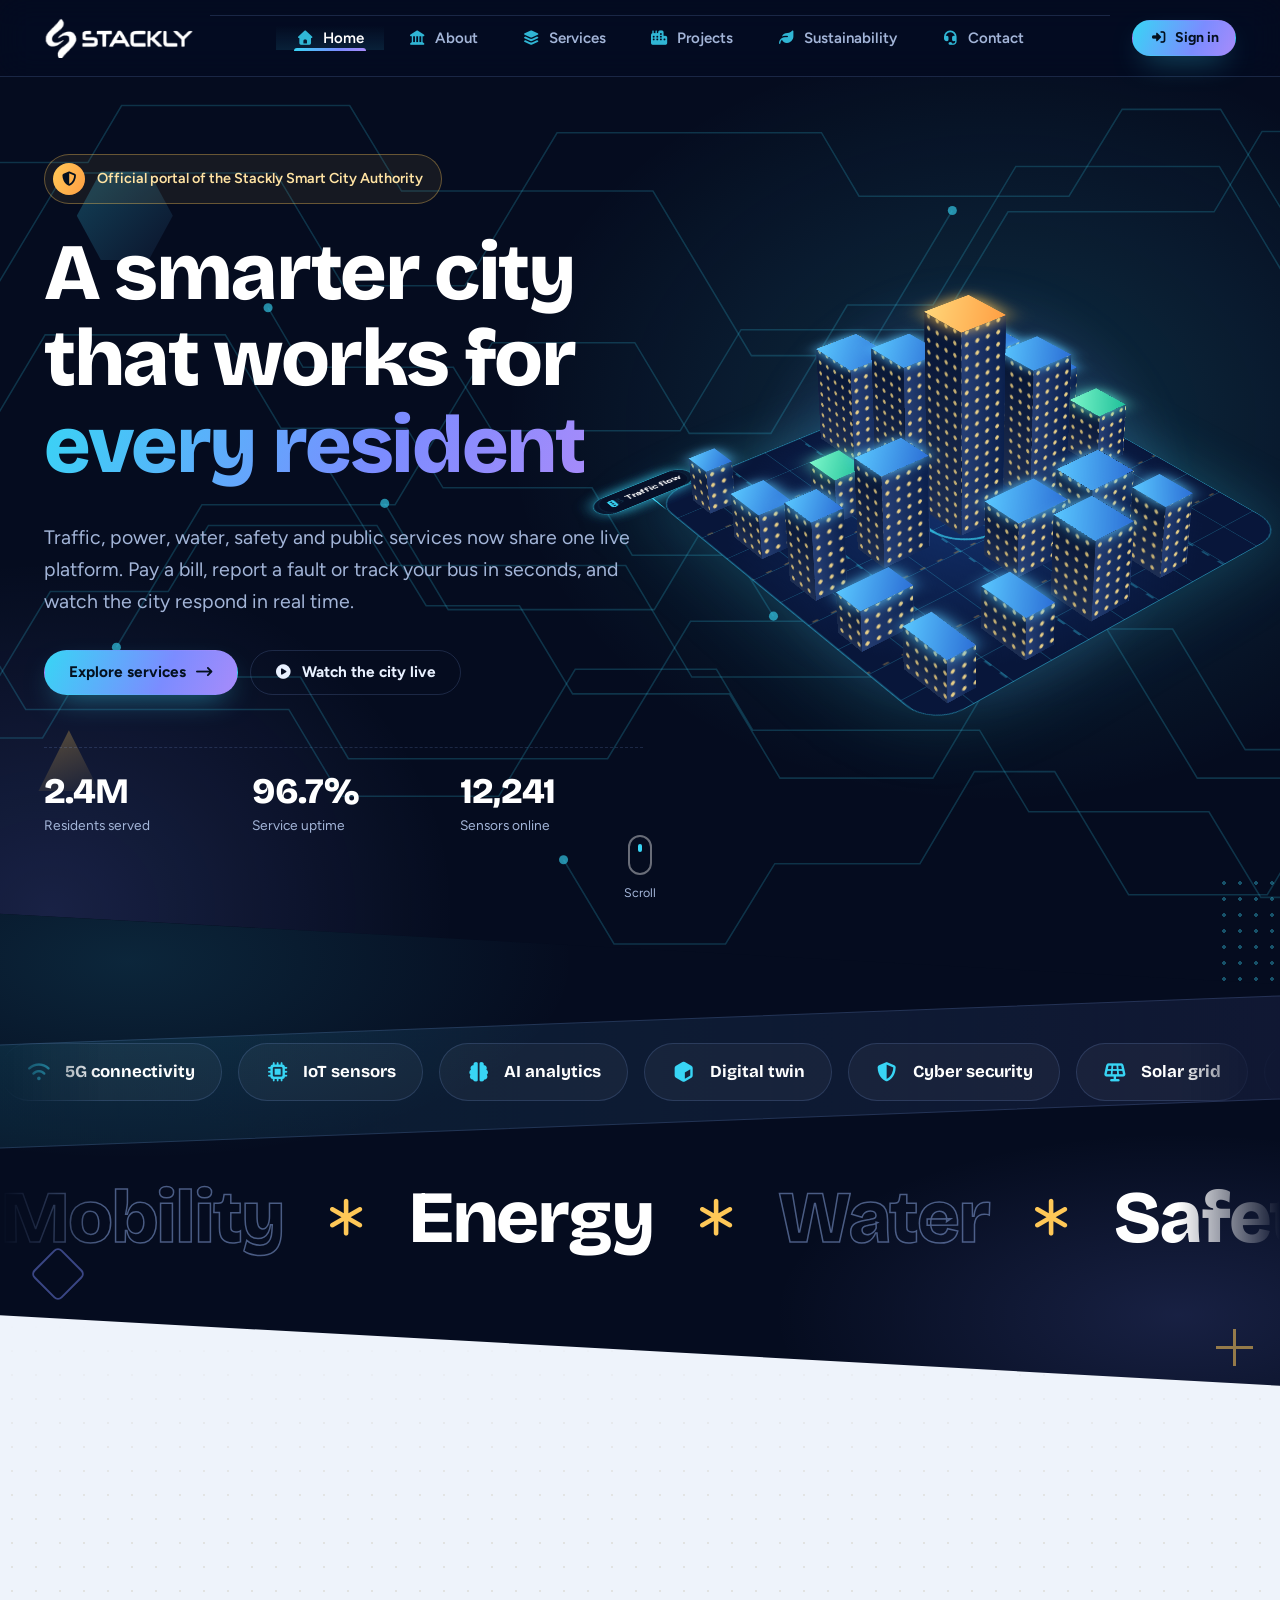
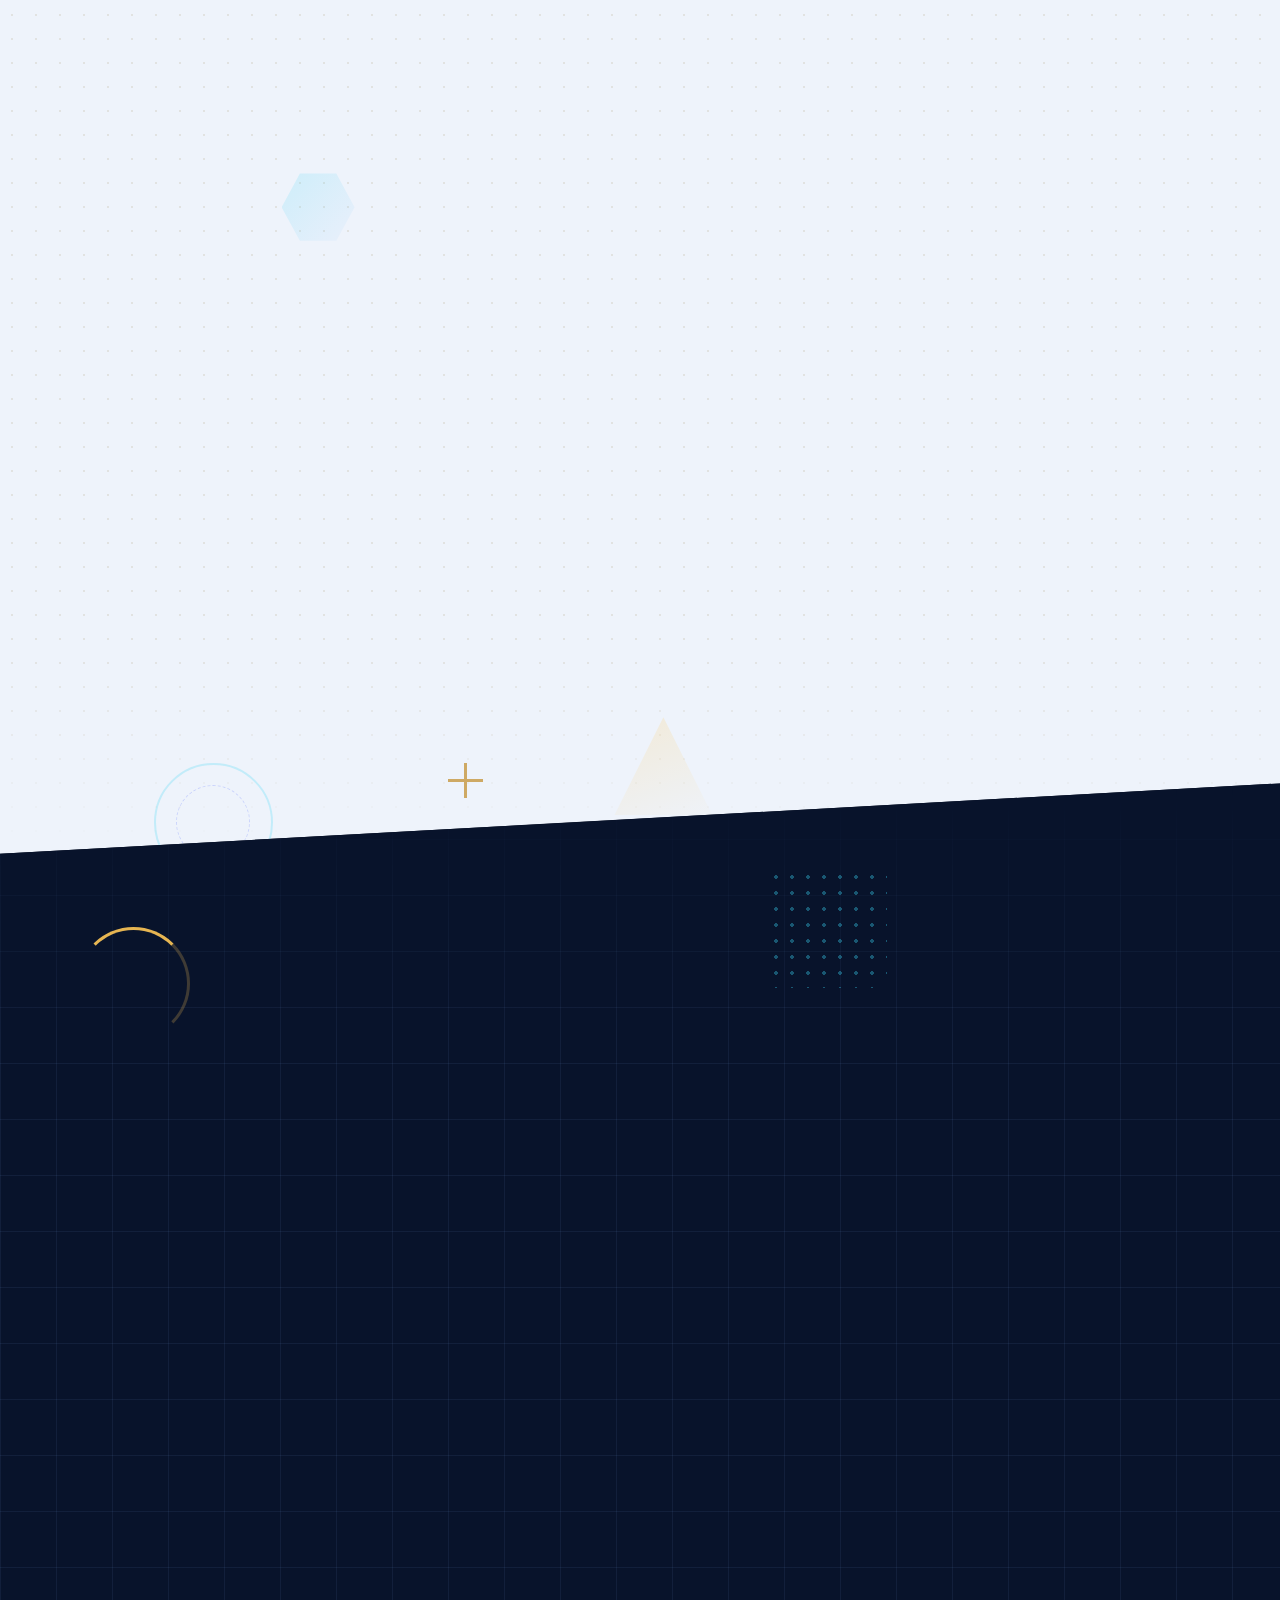
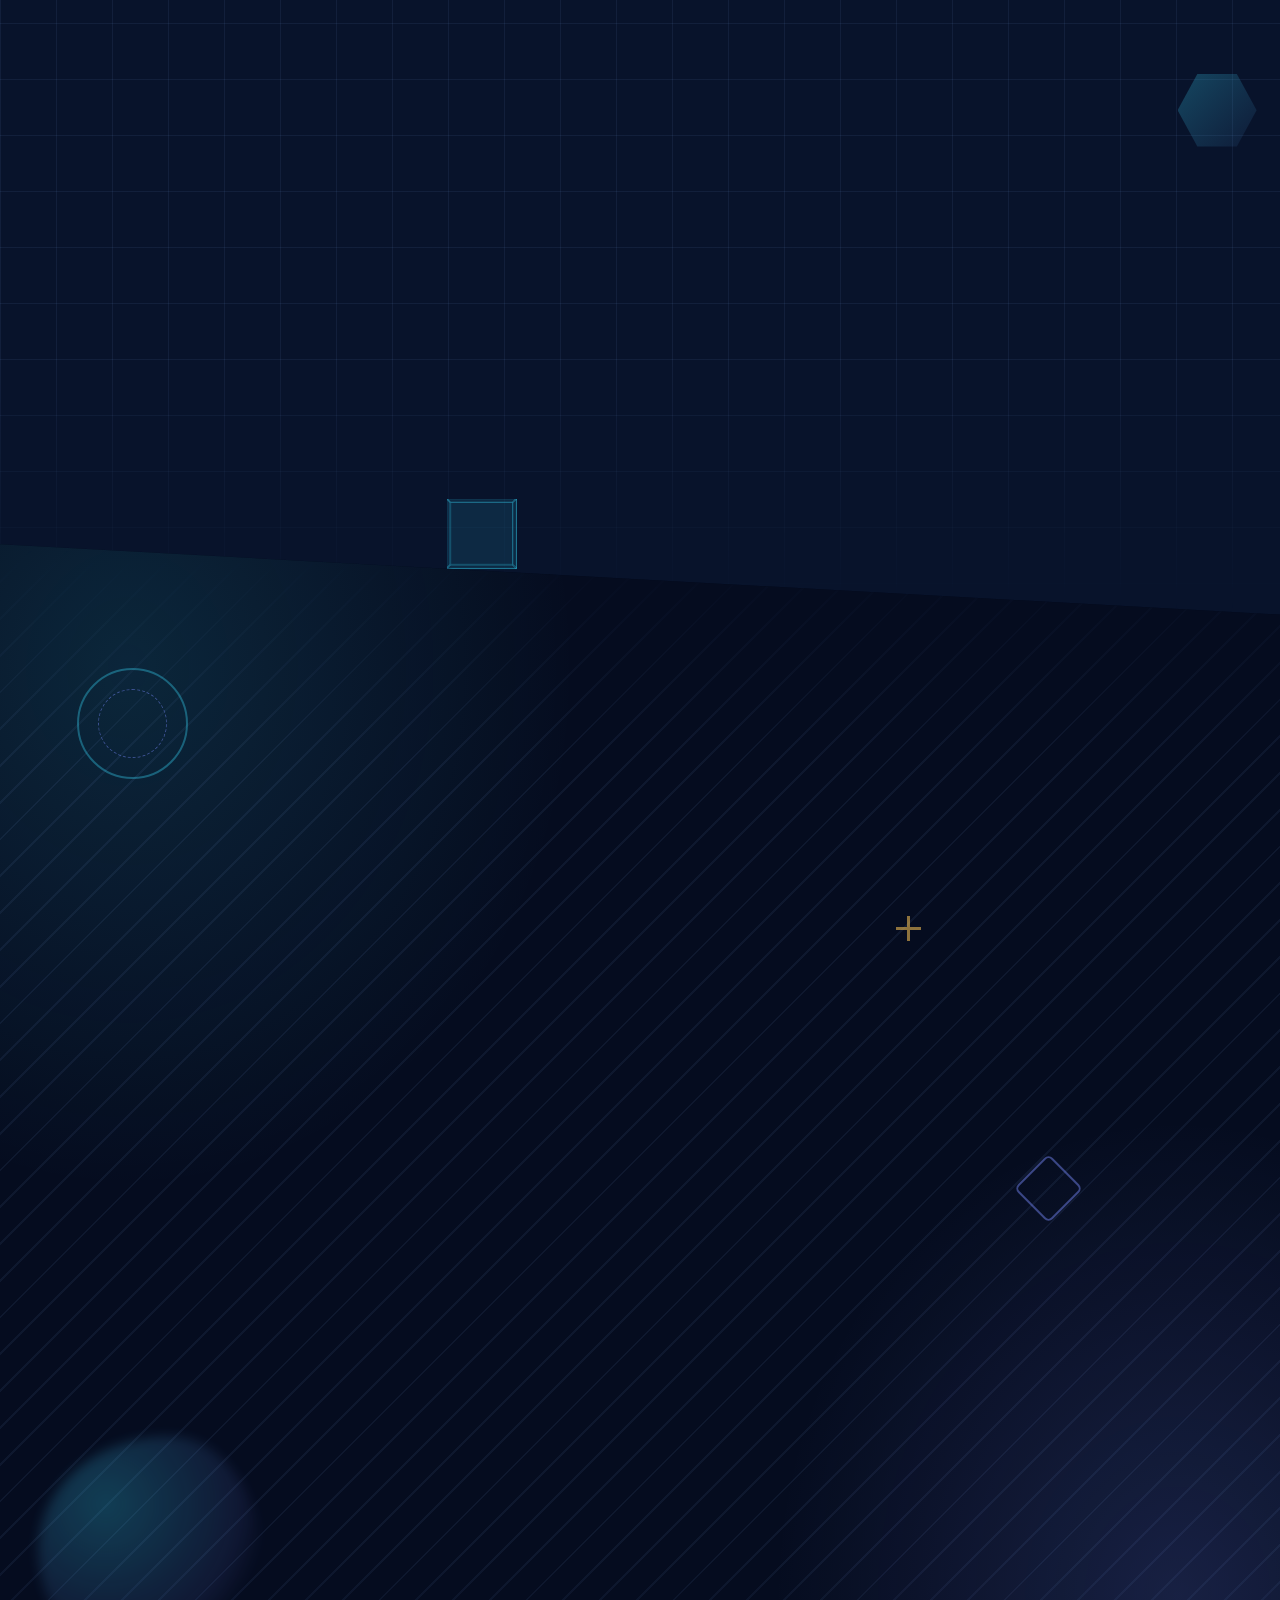
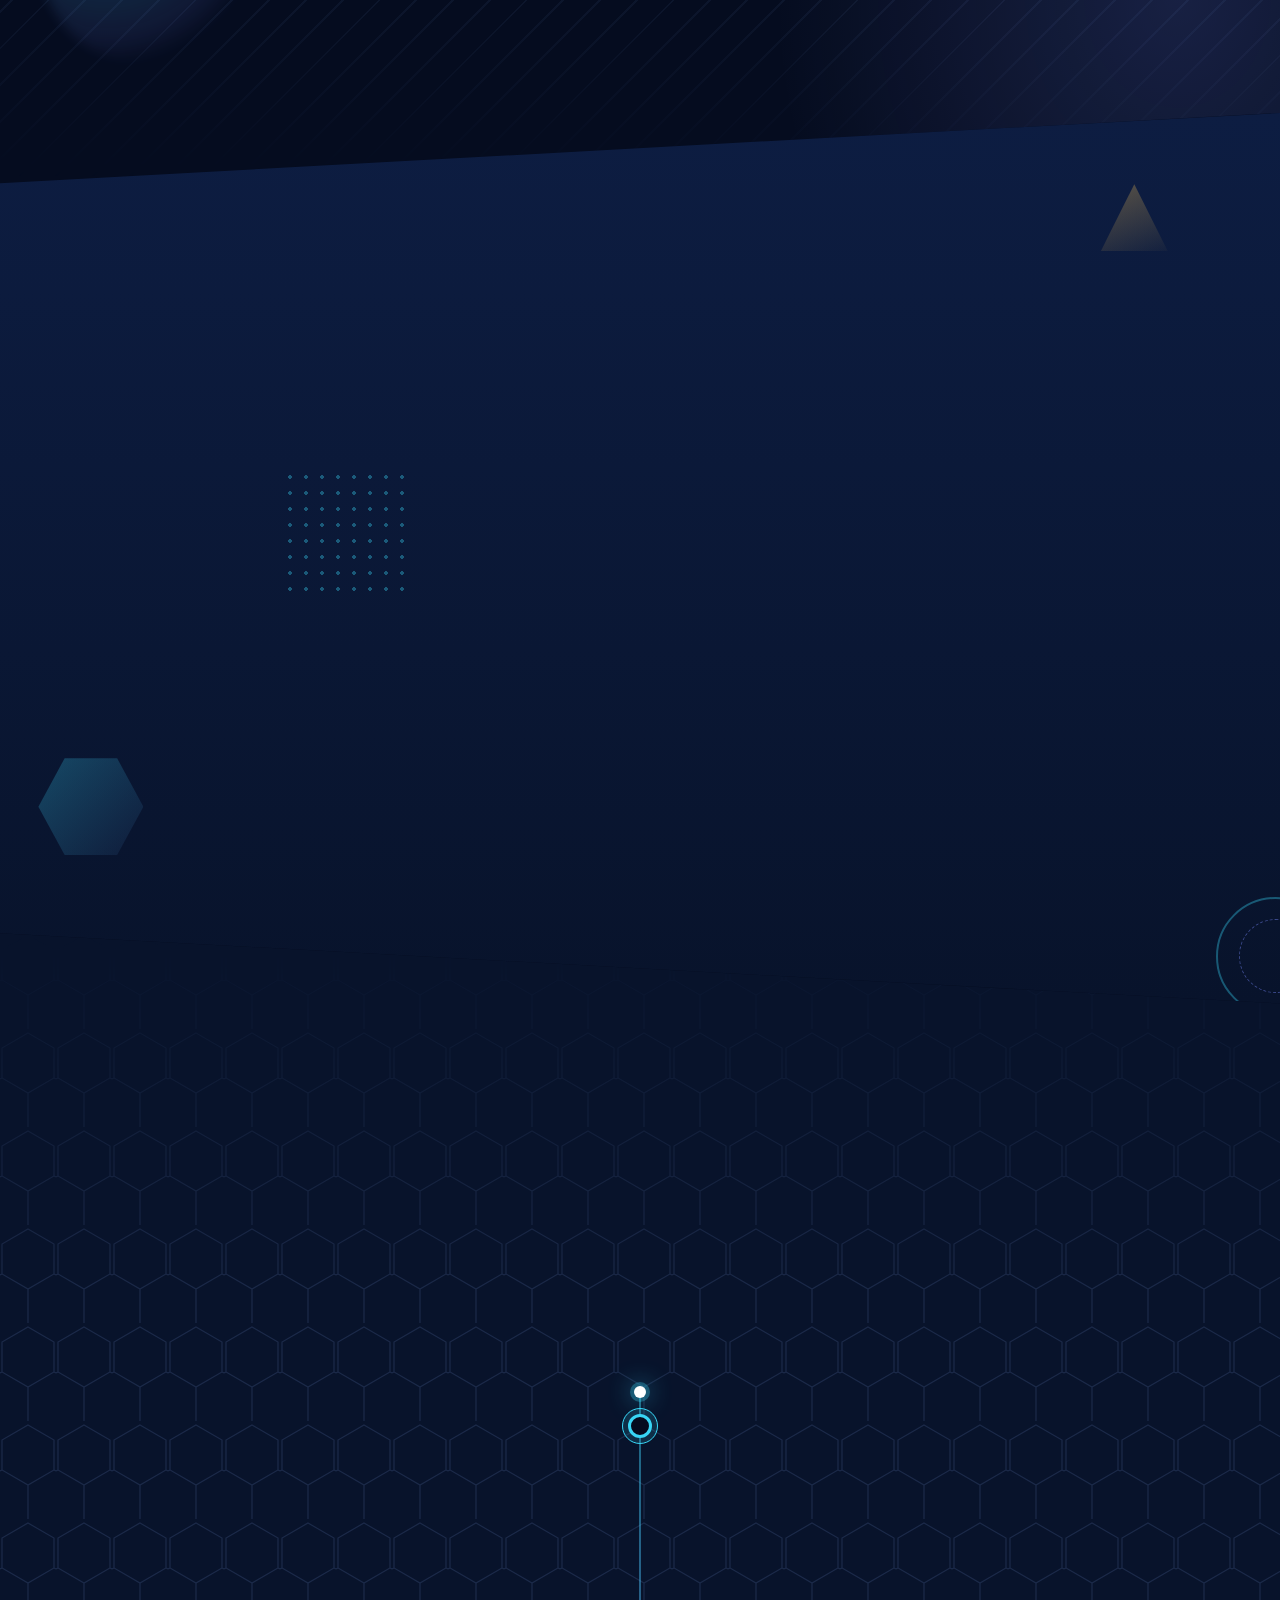
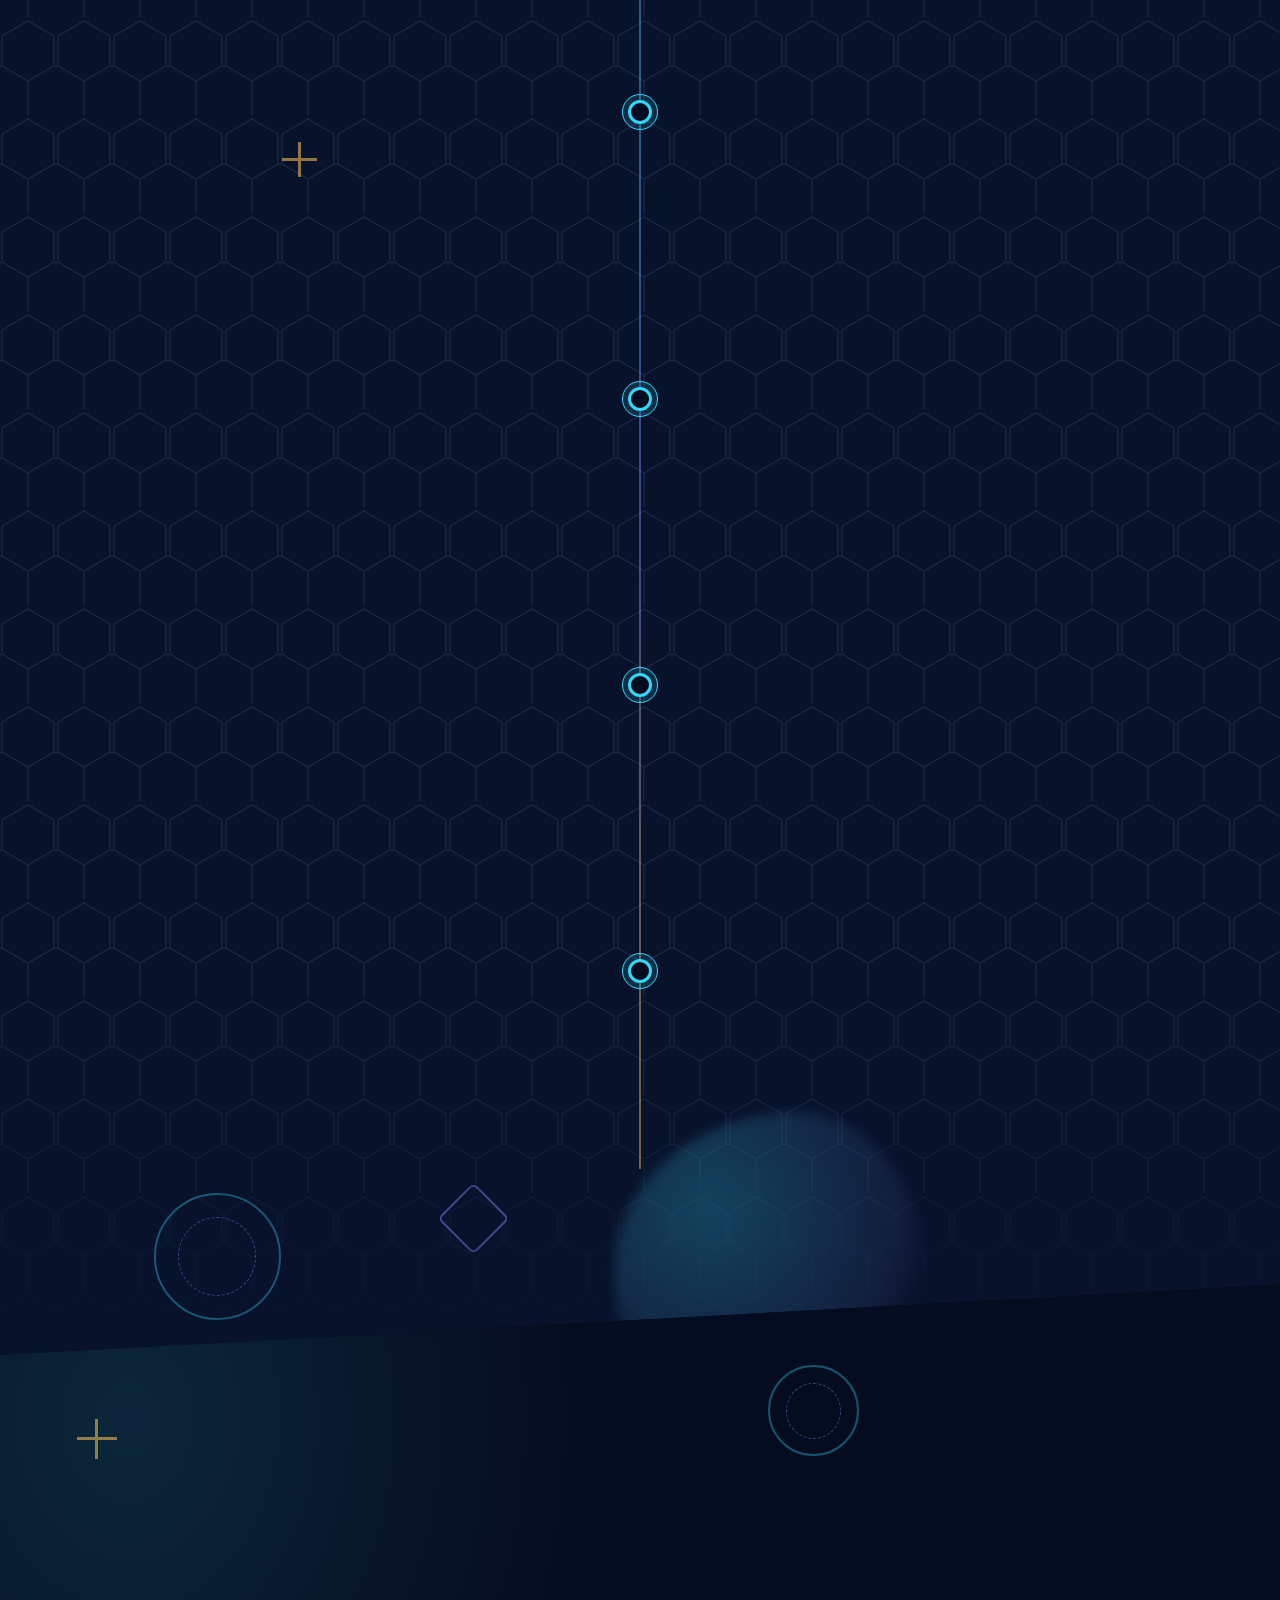
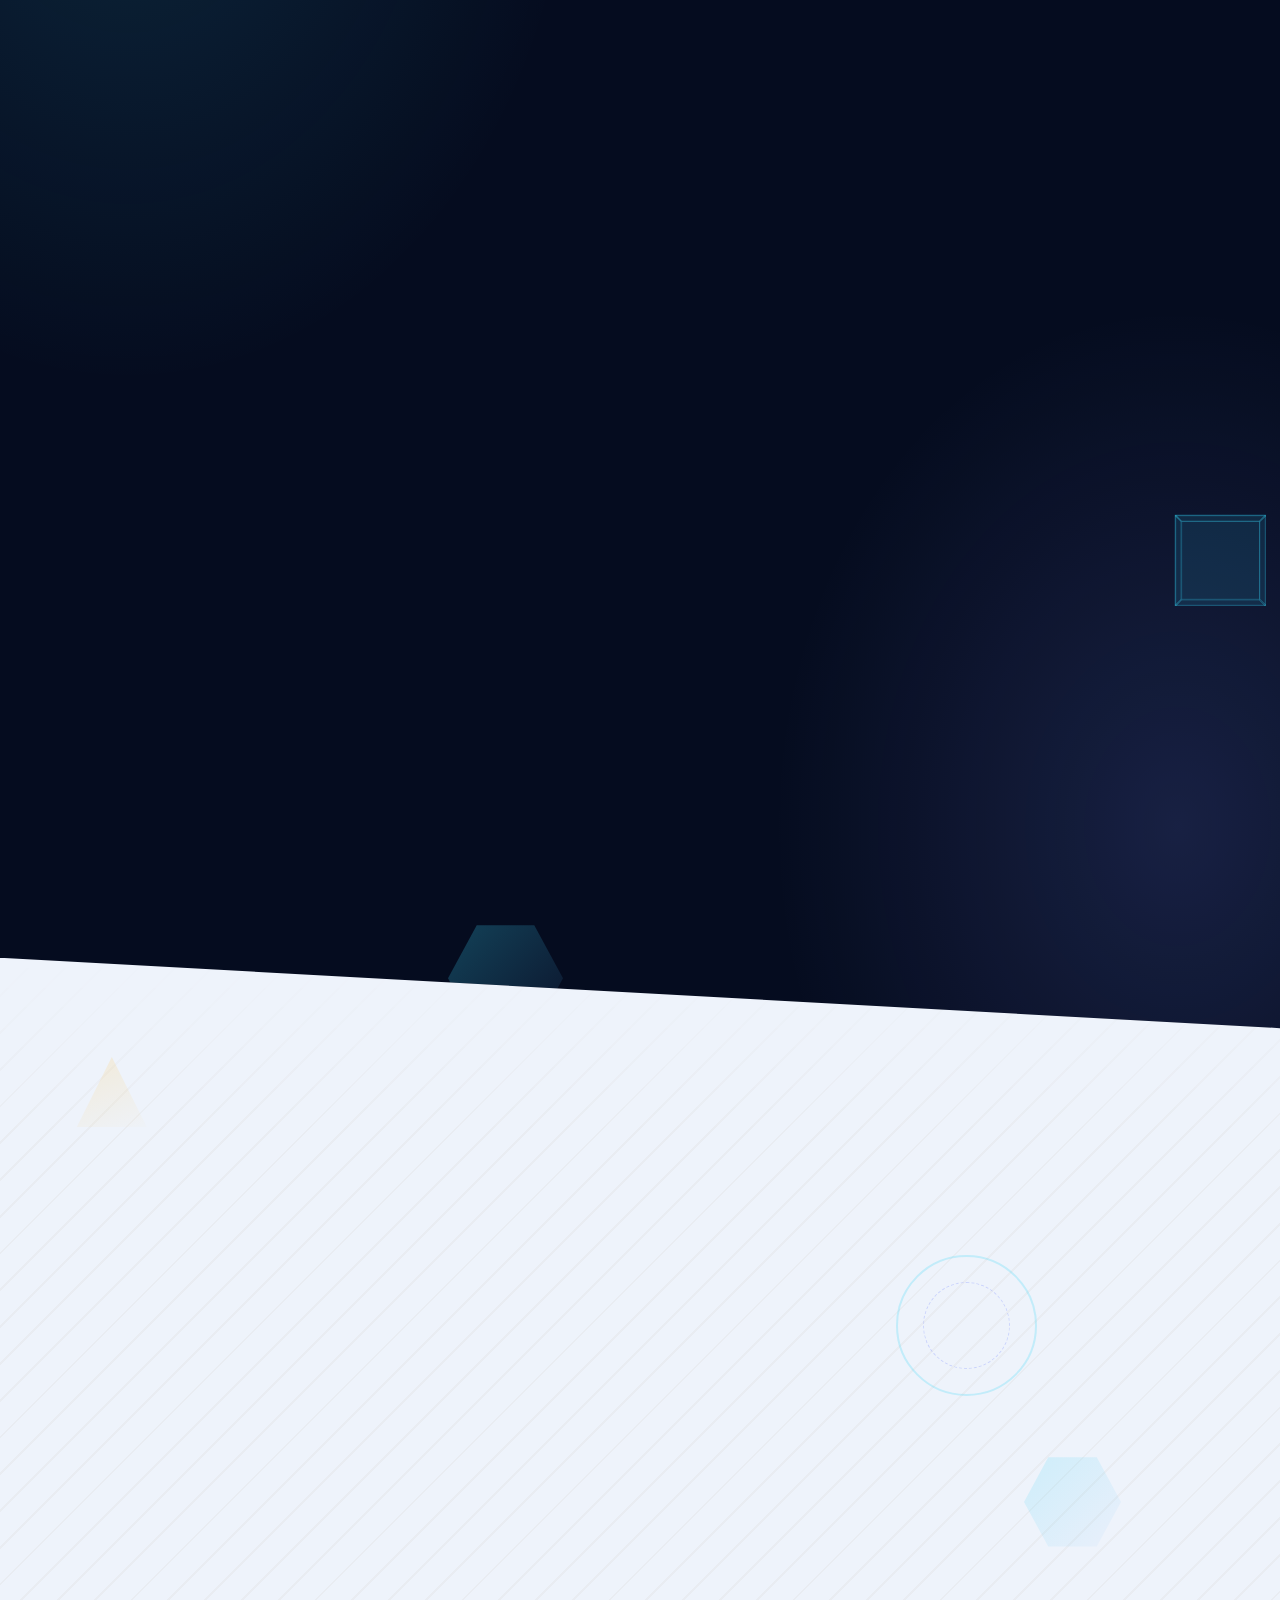
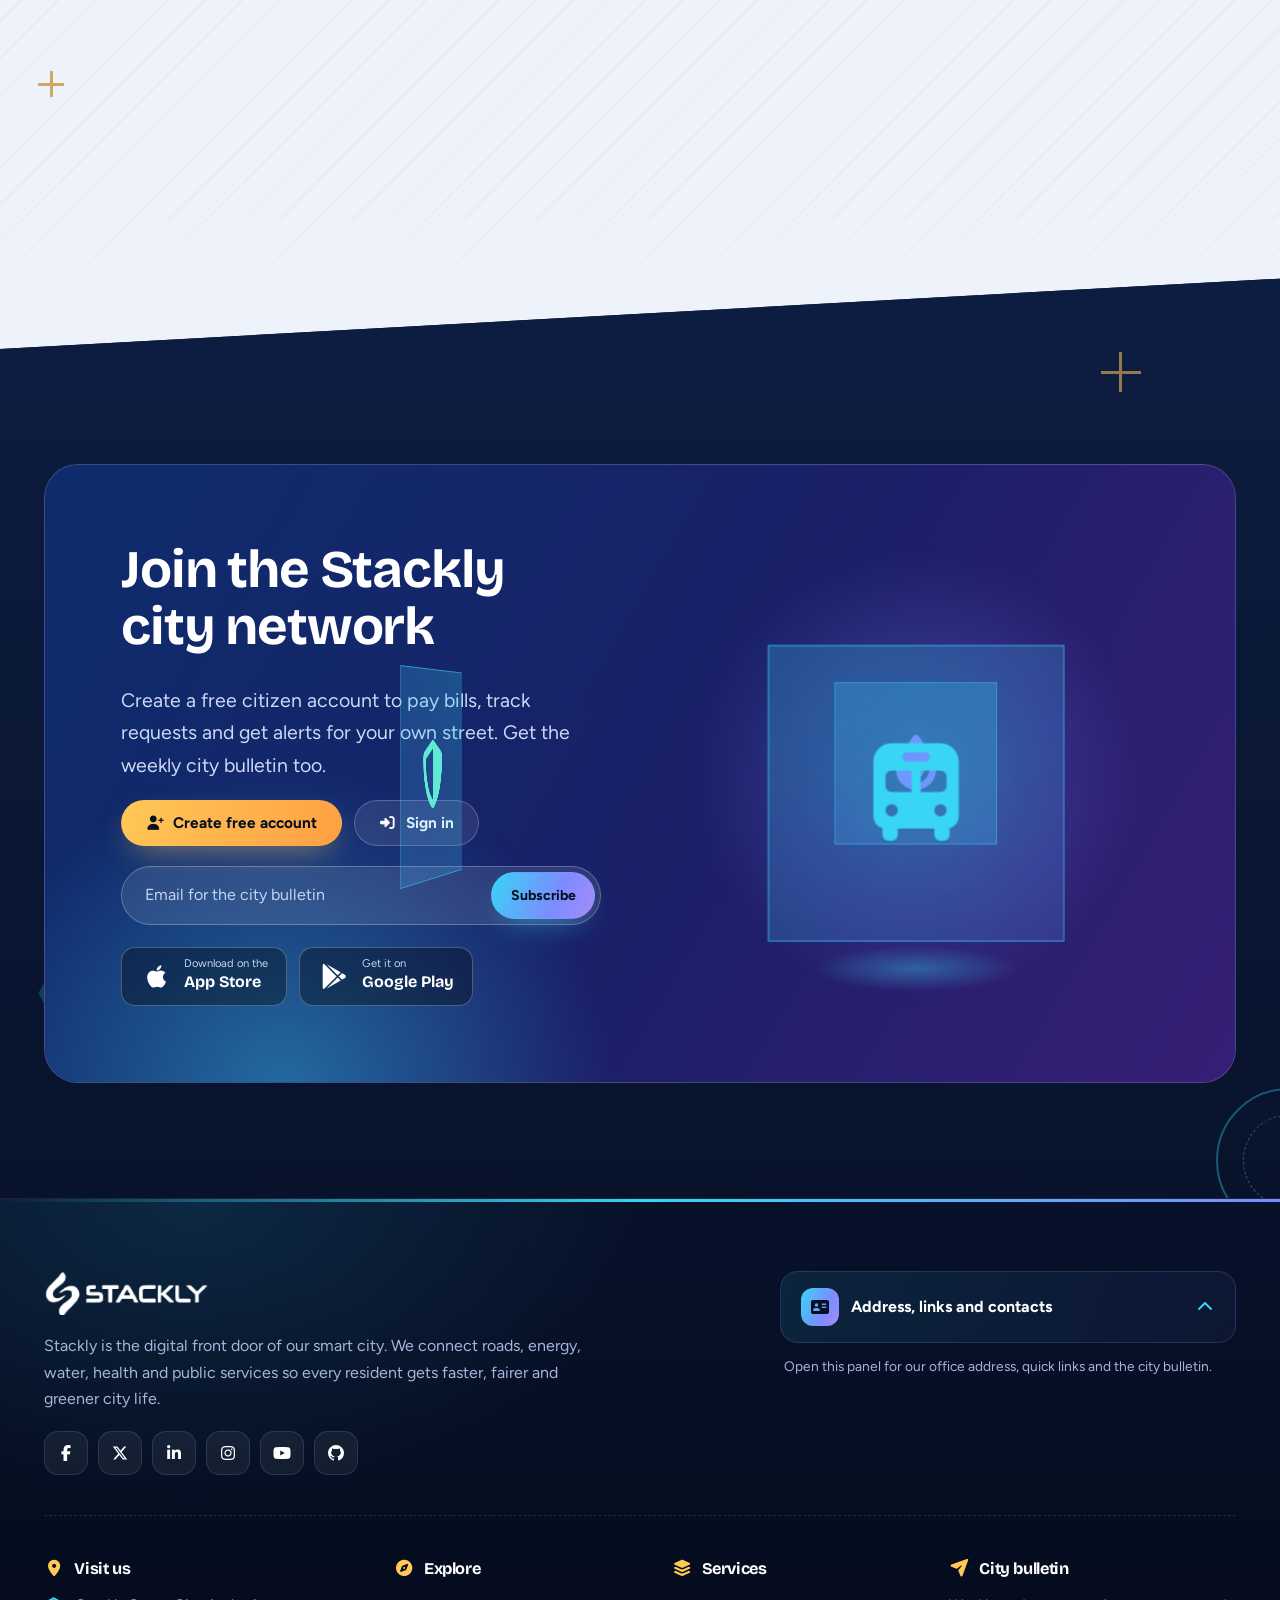
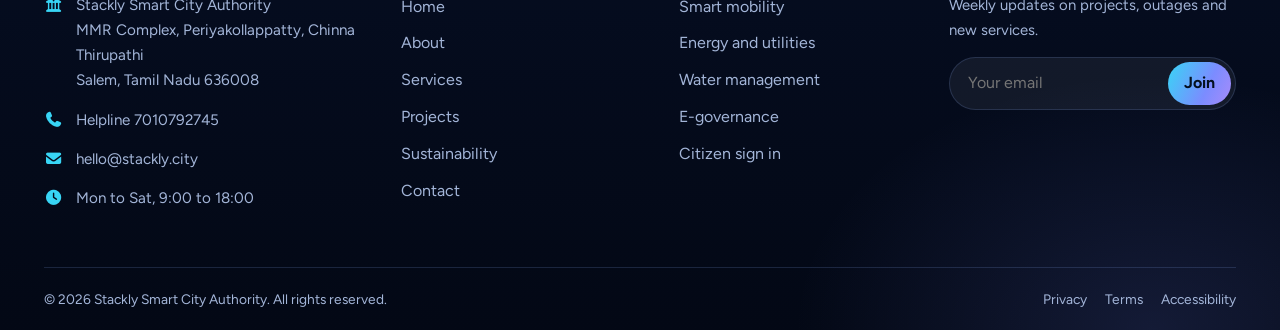
==== commit 0c3dae2c: "Add files via upload" ====
--- a/index.html
+++ b/index.html
@@ -190,7 +190,7 @@
       <div class="vm-col rev" style="--dur:52s">
         <a class="proj" href="projects.html#portfolio"><div class="media"><img class="zoom" src="assets/solar_energy.webp" alt="Illustrated solar farm and wind turbines" width="800" height="500" loading="lazy"><span class="pill gold">Energy</span></div><div class="body"><h3>District Solar Microgrids</h3><p>Rooftop and community solar with battery storage for 30 districts.</p><div class="prog"><i style="--v:64%"></i></div><div class="prog-meta"><span>Progress</span><span>64%</span></div></div></a>
         <a class="proj" href="projects.html#portfolio"><div class="media"><img class="zoom" src="assets/safe_streets_netwrk.webp" alt="Illustrated shield with radar pulses" width="800" height="500" loading="lazy"><span class="pill ind">Safety</span></div><div class="body"><h3>Safe Streets Network</h3><p>Adaptive lighting, SOS points and coordinated emergency dispatch.</p><div class="prog"><i style="--v:80%"></i></div><div class="prog-meta"><span>Progress</span><span>80%</span></div></div></a>
-        <a class="proj" href="projects.html#portfolio"><div class="media"><img class="zoom" src="assets/urban_forest_belt.webp" alt="Illustrated green leaf over a city" width="800" height="500" loading="lazy"><span class="pill green">Green</span></div><div class="body"><h3>Urban Forest Belt</h3><p>Two million trees and cool corridors that cut summer heat.</p><div class="prog"><i style="--v:47%"></i></div><div class="prog-meta"><span>Progress</span><span>47%</span></div></div></a>
+        <a class="proj" href="projects.html#portfolio"><div class="media"><img class="zoom" src="assets/urban_forest_belt (1).webp" alt="Illustrated green leaf over a city" width="800" height="500" loading="lazy"><span class="pill green">Green</span></div><div class="body"><h3>Urban Forest Belt</h3><p>Two million trees and cool corridors that cut summer heat.</p><div class="prog"><i style="--v:47%"></i></div><div class="prog-meta"><span>Progress</span><span>47%</span></div></div></a>
       </div>
       <div class="vm-col" style="--dur:48s">
         <a class="proj" href="projects.html#portfolio"><div class="media"><img class="zoom" src="assets/smart_water_pipelines.webp" alt="Illustrated water droplet over waves" width="800" height="500" loading="lazy"><span class="pill">Water</span></div><div class="body"><h3>Smart Water Grid</h3><p>Acoustic leak sensors and pressure control across 3,000 km of pipes.</p><div class="prog"><i style="--v:69%"></i></div><div class="prog-meta"><span>Progress</span><span>69%</span></div></div></a>
--- a/assets/css/style.css
+++ b/assets/css/style.css
@@ -146,7 +146,7 @@
 .site-header{position:sticky;top:0;z-index:900;background:rgba(5,12,31,.74);-webkit-backdrop-filter:blur(16px) saturate(150%);backdrop-filter:blur(16px) saturate(150%);border-bottom:1px solid var(--line);transition:background .3s,box-shadow .3s}
 .site-header.scrolled{background:rgba(5,12,31,.94);box-shadow:0 14px 40px -20px #000}
 .hdr-progress{position:absolute;left:0;bottom:-1px;height:2px;width:100%;transform-origin:0 50%;transform:scaleX(0);background:var(--grad);z-index:2}
-.hdr-row{display:grid;grid-template-columns:minmax(0,1fr) auto minmax(0,1fr);align-items:center;gap:16px;height:var(--hdr);transition:height .3s var(--ease)}
+.hdr-row{display:grid;grid-template-columns:auto minmax(0,1fr) auto;align-items:center;gap:16px;height:var(--hdr);transition:height .3s var(--ease)}
 .scrolled .hdr-row{height:var(--hdr-s)}
 .hdr-left{display:flex;align-items:center;min-width:0}
 .hdr-logo{display:inline-flex;align-items:center;justify-content:center;transition:transform .3s var(--ease)}
@@ -957,6 +957,9 @@
 
 /* ---------- 404 ---------- */
 .nf{position:relative;display:grid;place-items:center;text-align:center;padding:clamp(48px,8vw,110px) 0;min-height:min(78vh,760px)}
+.nf-brand{display:inline-flex;justify-content:center;align-items:center;margin-bottom:clamp(22px,4vw,44px);transition:transform .3s var(--ease)}
+.nf-brand:hover{transform:scale(1.04)}
+.nf-brand img{height:44px;width:auto}
 .nf-radar{position:absolute;left:50%;top:44%;width:min(900px,140vw);aspect-ratio:1;transform:translate(-50%,-50%);z-index:-1;pointer-events:none}
 .nf-radar i{position:absolute;inset:0;border-radius:50%;border:1px solid rgba(56,213,245,.28);animation:radar 6s ease-out infinite}
 .nf-radar i:nth-child(2){animation-delay:-2s}.nf-radar i:nth-child(3){animation-delay:-4s}
